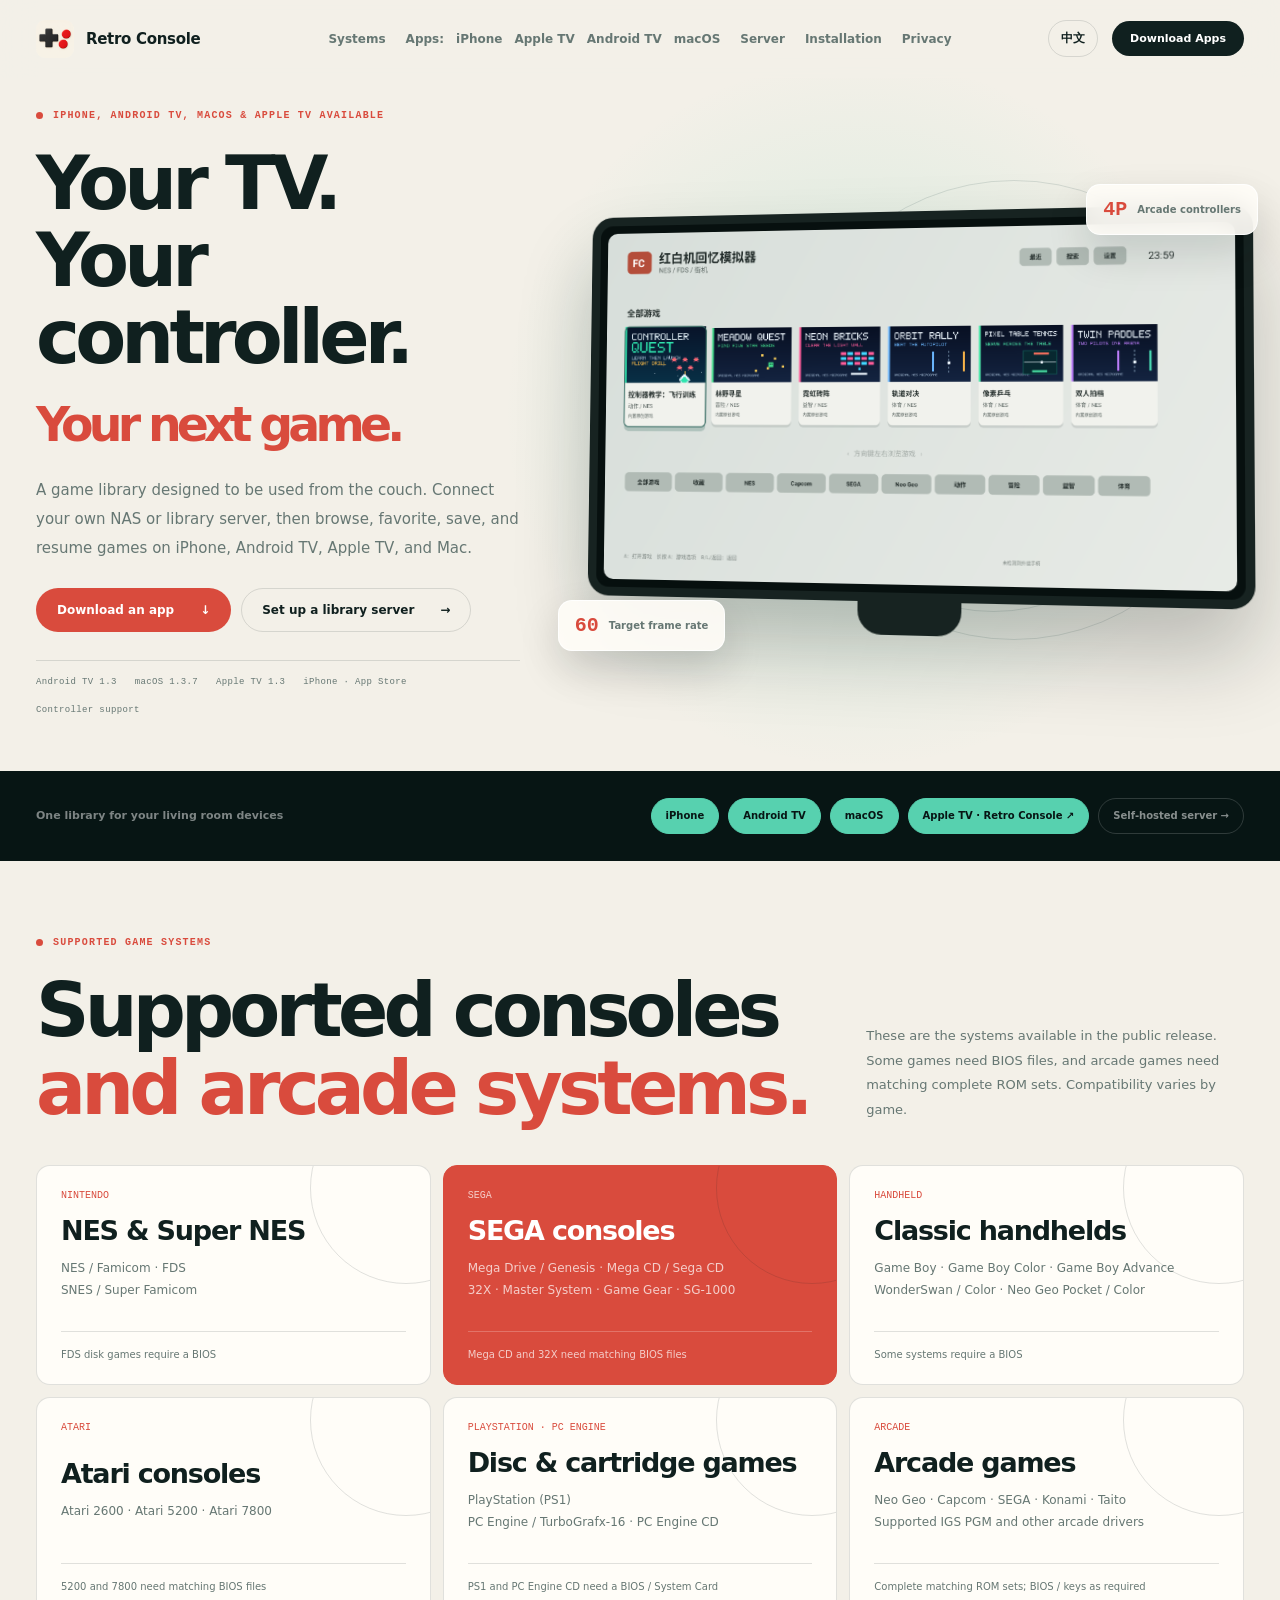
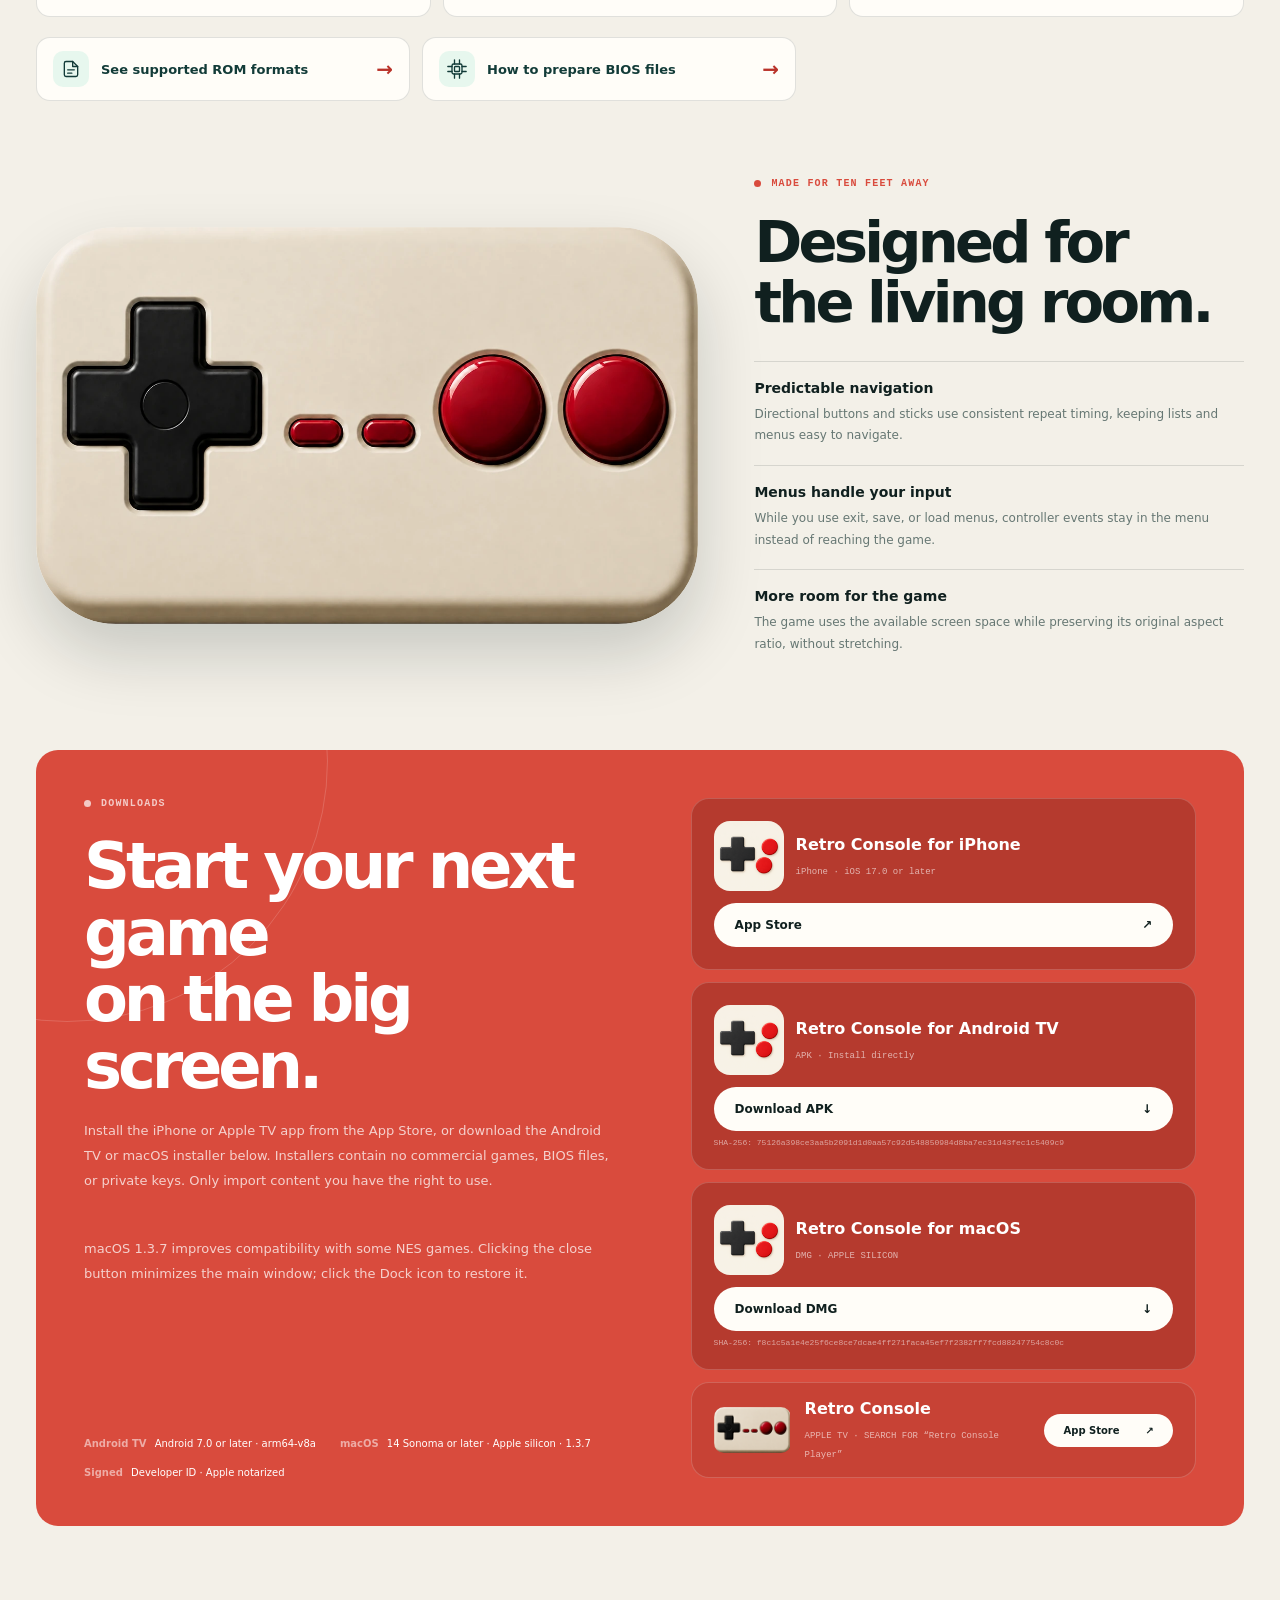
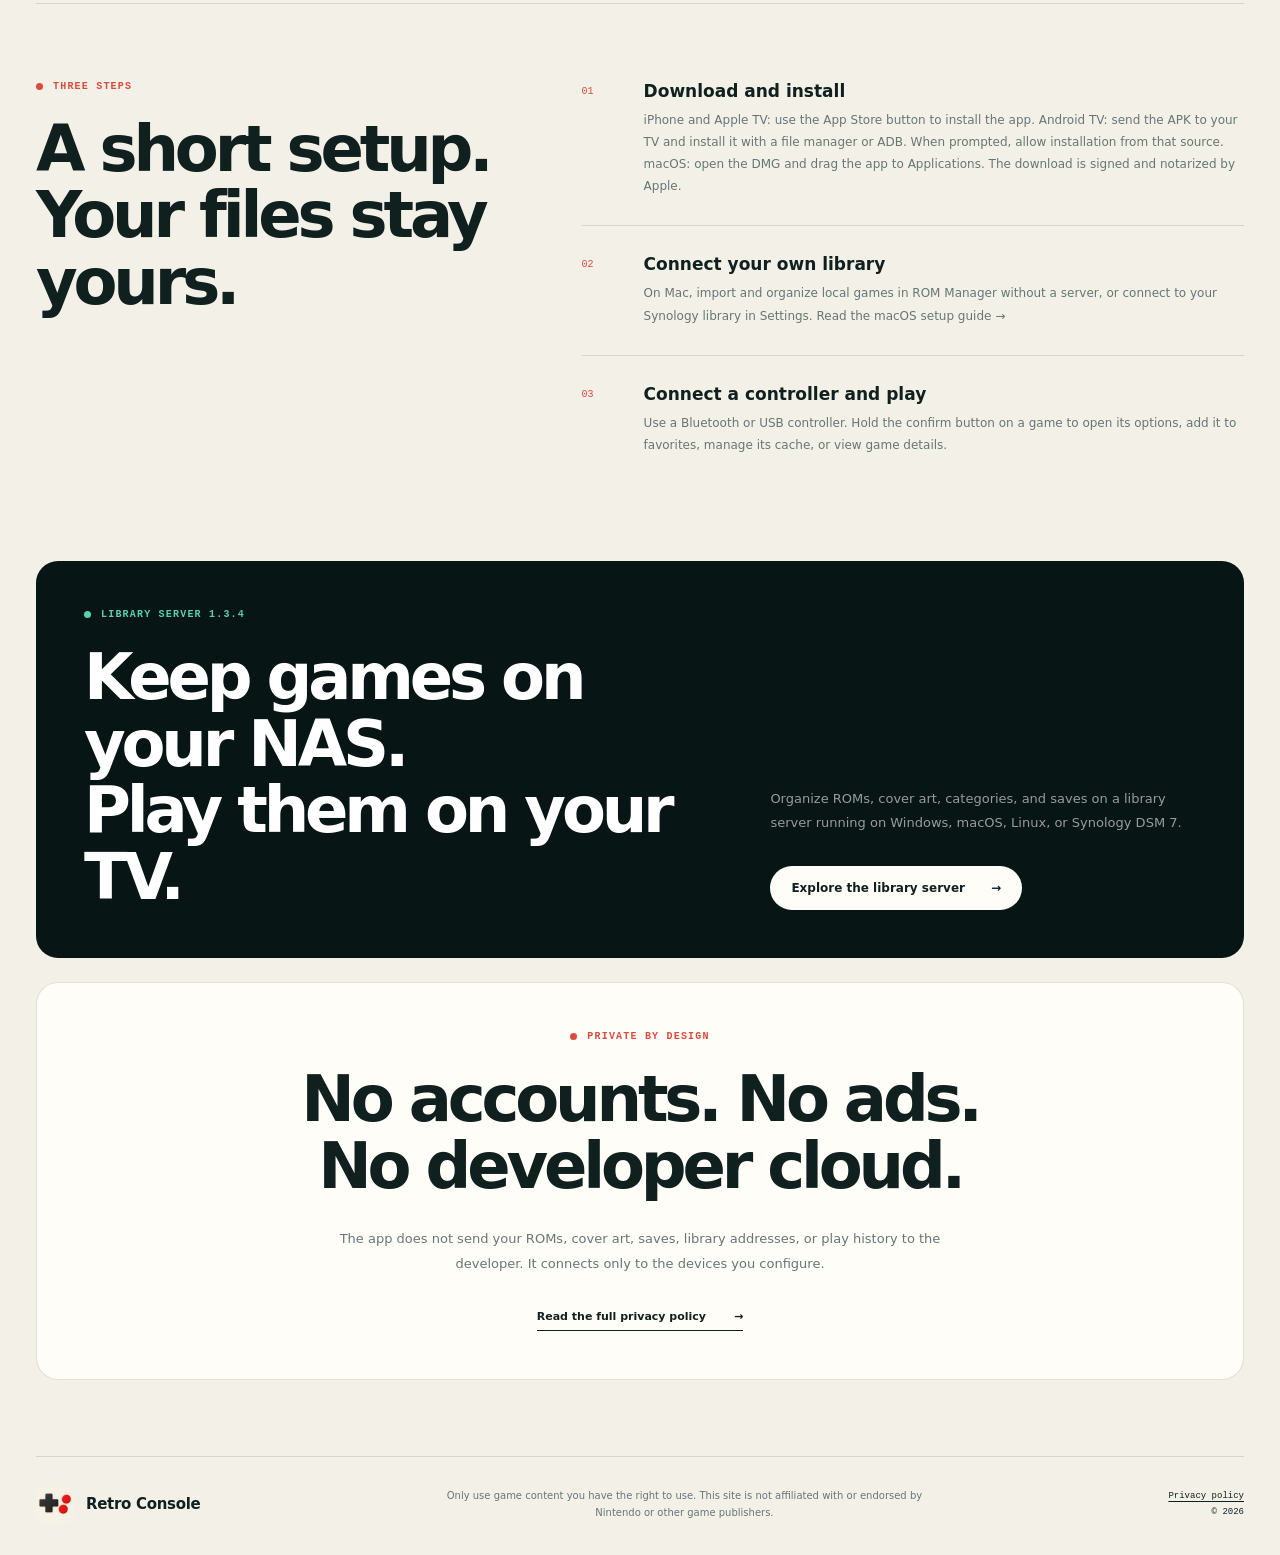
==== index.html @ 716bb2c8 "site: label the mobile client as iPhone" ====
<!doctype html>
<html lang="zh-CN">
  <head>
    <meta charset="utf-8">
    <meta property="og:url" content="https://getretroconsole.com/index.html">
    <link rel="canonical" href="https://getretroconsole.com/index.html">
    <script src="language.js"></script>
    <meta name="viewport" content="width=device-width, initial-scale=1">
    <meta name="theme-color" content="#0b1717">
    <meta name="description" content="Retro Console — 为 iPhone、Android TV、Apple TV 与 macOS 打造的客厅游戏资料库与模拟器。">
    <meta property="og:title" content="Retro Console">
    <meta property="og:description" content="一台电视，一只手柄，下一局现在开始。">
    <meta property="og:type" content="website">
    <meta property="og:image" content="https://getretroconsole.com/assets/android-library.png">
    <title>Retro Console — 客厅里的经典游戏资料库</title>
    <link rel="icon" type="image/png" sizes="32x32" href="assets/favicon-32.png">
    <link rel="icon" type="image/png" sizes="16x16" href="assets/favicon-16.png">
    <link rel="apple-touch-icon" sizes="180x180" href="assets/apple-touch-icon.png">
    <link rel="alternate" hreflang="zh-Hans" href="https://getretroconsole.com/index.html">
    <link rel="alternate" hreflang="en" href="https://getretroconsole.com/en/index.html">
    <link rel="alternate" hreflang="x-default" href="https://getretroconsole.com/index.html">
    <link rel="stylesheet" href="styles.css?v=7a16e6bc30">
    <script src="script.js?v=e10073f50d" defer></script>
  </head>
  <body>
    <header class="site-header" data-header>
      <a class="brand" href="#top" aria-label="Retro Console 首页">
        <img class="brand-icon" src="assets/site-icon-128.png" alt="" width="128" height="128" decoding="async">
        <span>Retro Console</span>
      </a>
      <nav aria-label="主导航"><a href="#systems">支持平台</a><span class="nav-clients"><span class="nav-client-label">客户端：</span><a href="https://apps.apple.com/app/id6806745032" target="_blank" rel="noopener">iPhone</a><a href="https://apps.apple.com/app/id6806745032" target="_blank" rel="noopener">Apple TV</a><a href="#download-android">Android TV</a><a href="#download-macos">macOS</a></span><a href="server.html">服务器端</a><a href="install.html">安装指南</a><a href="privacy.html">隐私</a></nav>
      <div class="header-actions"><a class="language-switch" data-language="en" href="en/index.html" lang="en" aria-label="Switch to English">English</a><a class="header-cta" href="#download">下载客户端</a></div>
    </header>

    <main id="top">
      <section class="hero section-shell">
        <div class="hero-copy reveal">
          <p class="eyebrow"><span></span> iPhone, Android TV, macOS &amp; Apple TV available</p>
          <h1>一台电视，<br>一只手柄，<br><em class="hero-tagline">下一局现在开始。</em></h1>
          <p class="hero-intro">为客厅距离重新设计的游戏资料库。连接自己的 NAS 或资料库服务器，在 iPhone、Android TV、Apple TV 与 Mac 上浏览、收藏、存档并继续游玩。</p>
          <div class="hero-actions">
            <a class="button button-primary" href="#download">下载客户端 <span>↓</span></a>
            <a class="button button-ghost" href="server.html">配置资料库服务器 <span>→</span></a>
          </div>
          <div class="hero-meta" aria-label="客户端版本与手柄支持">
            <span>Android TV 1.3</span><span>macOS 1.3.7</span><span>Apple TV 1.3</span><span>iPhone · App Store</span><span>支持手柄</span>
          </div>
        </div>
        <div class="hero-art reveal" aria-label="Retro Console 电视资料库界面预览">
          <div class="hero-orbit hero-orbit-one"></div>
          <div class="hero-orbit hero-orbit-two"></div>
          <div class="tv-frame">
            <div class="tv-screen"><img src="assets/android-library.png" alt="Retro Console Android TV 中文游戏资料库，显示最近、搜索、分类和内置原创游戏封面" width="2400" height="1080" decoding="async"></div>
            <div class="tv-stand"></div>
          </div>
          <div class="floating-card floating-card-left"><b>60</b><span>目标帧率</span></div>
          <div class="floating-card floating-card-right"><b>4P</b><span>街机手柄</span></div>
        </div>
      </section>

      <section class="platform-strip" aria-label="客户端平台">
        <div class="section-shell platform-strip-inner">
          <p>一个资料库，多种客厅设备</p>
          <div><a class="active" href="#download-ios">iPhone</a><a class="active" href="#download-android">Android TV</a><a class="active" href="#download-macos">macOS</a><a class="active" href="https://apps.apple.com/app/id6806745032" target="_blank" rel="noopener">Apple TV · 红白机街机模拟器 ↗</a><a href="server.html">自建服务器 →</a></div>
        </div>
      </section>

      <section class="systems section-shell" id="systems">
        <div class="section-heading reveal">
          <p class="eyebrow"><span></span> Supported game systems</p>
          <h2>支持的游戏机<br><em>与街机。</em></h2>
          <p>这里列的是当前公开版的系统范围。部分游戏需要另备 BIOS，街机需要匹配的完整 ROM 集；同一平台的具体游戏兼容情况可能不同。</p>
        </div>
        <div class="system-grid">
          <article class="system-card reveal"><span>NINTENDO</span><div><h3>红白机与超任</h3><p class="system-models">NES / Famicom · FDS<br>SNES / Super Famicom</p></div><small>FDS 磁碟游戏需 BIOS</small></article>
          <article class="system-card reveal"><span>SEGA</span><div><h3>世嘉游戏机</h3><p class="system-models">Mega Drive / Genesis · Mega CD / Sega CD<br>32X · Master System · Game Gear · SG-1000</p></div><small>Mega CD、32X 需对应 BIOS</small></article>
          <article class="system-card reveal"><span>HANDHELD</span><div><h3>经典掌机</h3><p class="system-models">Game Boy · Game Boy Color · Game Boy Advance<br>WonderSwan / Color · Neo Geo Pocket / Color</p></div><small>部分机型需另备 BIOS</small></article>
          <article class="system-card reveal"><span>ATARI</span><div><h3>Atari 游戏机</h3><p class="system-models">Atari 2600 · Atari 5200 · Atari 7800</p></div><small>5200、7800 需对应 BIOS</small></article>
          <article class="system-card reveal"><span>PLAYSTATION · PC ENGINE</span><div><h3>光盘与卡带</h3><p class="system-models">PlayStation（PS1）<br>PC Engine / TurboGrafx-16 · PC Engine CD</p></div><small>PS1、PC Engine CD 需 BIOS / System Card</small></article>
          <article class="system-card reveal"><span>ARCADE</span><div><h3>街机游戏</h3><p class="system-models">Neo Geo · Capcom · SEGA · Konami · Taito<br>IGS PGM 等已适配街机驱动</p></div><small>需完整匹配的 ROM 集；按游戏准备 BIOS / Key</small></article>
        </div>
        <div class="system-notes"><a href="install.html#rom-formats"><span class="system-note-icon"><svg viewBox="0 0 24 24" fill="none" stroke="currentColor" stroke-width="1.6" stroke-linecap="round" stroke-linejoin="round" aria-hidden="true"><path d="M14 3H6a2 2 0 0 0-2 2v14a2 2 0 0 0 2 2h12a2 2 0 0 0 2-2V9Z"/><path d="M14 3v6h6M8 13h8M8 17h5"/></svg></span><span>查看支持的 ROM 格式</span><span class="system-note-arrow" aria-hidden="true">→</span></a><a href="install.html#bios"><span class="system-note-icon"><svg viewBox="0 0 24 24" fill="none" stroke="currentColor" stroke-width="1.6" stroke-linecap="round" stroke-linejoin="round" aria-hidden="true"><rect x="6" y="6" width="12" height="12" rx="2"/><path d="M9 1v5m6-5v5M9 18v5m6-5v5M1 9h5m-5 6h5M18 9h5m-5 6h5"/><rect x="9" y="9" width="6" height="6" rx="1"/></svg></span><span>了解 BIOS 准备方法</span><span class="system-note-arrow" aria-hidden="true">→</span></a></div>
      </section>

      <section class="experience section-shell">
        <div class="experience-visual reveal">
          <a href="assets/controller-rounded.png" target="_blank" rel="noopener"><img src="assets/site-controller-1280.webp" alt="复古手柄示意图" width="1280" height="768" loading="lazy" decoding="async"></a>
        </div>
        <div class="experience-copy reveal">
          <p class="eyebrow"><span></span> Made for ten feet away</p>
          <h2>不是把手机界面，<br>放大到电视上。</h2>
          <ul>
            <li><b>焦点只走一格</b><span>方向键与摇杆统一节流，列表和菜单保持可预测。</span></li>
            <li><b>游戏菜单接管输入</b><span>退出、存档、读档时模拟核心暂停接收手柄事件。</span></li>
            <li><b>画面尽可能铺满</b><span>按原始比例放大，横屏全屏、竖屏上下顶边，不拉伸变形。</span></li>
          </ul>
        </div>
      </section>

      <section class="download section-shell reveal" id="download">
        <div class="download-copy">
          <p class="eyebrow"><span></span> Downloads</p>
          <h2>先在大屏上，<br>开始这一局。</h2>
          <p>iPhone 与 Apple TV 可从 App Store 安装，Android TV 与 macOS 下载安装包。安装包都不包含商业游戏、BIOS 或私有密钥；请只导入你有权使用的内容。</p>
          <p>macOS 1.3.7：修复部分 NES 游戏兼容性；点击关闭按钮最小化主窗口，点击 Dock 图标即可恢复。</p>
          <div class="download-notes">
            <span><b>Android TV</b> Android 7.0 或更高 · arm64-v8a</span>
            <span><b>macOS</b> 14 Sonoma 或更高 · Apple 芯片 · 1.3.7</span>
            <span><b>签名</b> Developer ID · 已通过 Apple 公证</span>
          </div>
        </div>
        <div class="download-panels">
          <div class="download-panel" id="download-ios">
            <img src="assets/site-icon-128.png" alt="" width="128" height="128" loading="lazy" decoding="async">
            <div>
              <p>Retro Console for iPhone</p>
              <small>iPhone · iOS 17.0 或更高版本</small>
            </div>
            <a class="button button-light" href="https://apps.apple.com/app/id6806745032" target="_blank" rel="noopener">App Store <span>↗</span></a>
          </div>
          <div class="download-panel" id="download-android">
            <img src="assets/site-icon-128.png" alt="" width="128" height="128" loading="lazy" decoding="async">
            <div>
              <p>Retro Console for Android TV</p>
              <small>APK · 直接安装包</small>
            </div>
            <a class="button button-light" href="downloads/FCEmulator-AndroidTV-1.3-arm64-v8a.apk" download>下载 APK <span>↓</span></a>
            <p class="checksum">SHA-256: 75126a398ce3aa5b2091d1d0aa57c92d548850984d8ba7ec31d43fec1c5409c9</p>
          </div>
          <div class="download-panel" id="download-macos">
            <img src="assets/site-icon-128.png" alt="" width="128" height="128" loading="lazy" decoding="async">
            <div>
              <p>Retro Console for macOS</p>
              <small>DMG · APPLE SILICON</small>
            </div>
            <a class="button button-light" href="downloads/FCEmulator-macOS-1.3.7-f8c1c5a1.dmg" download>下载 DMG <span>↓</span></a>
            <p class="checksum">SHA-256: f8c1c5a1e4e25f6ce8ce7dcae4ff271faca45ef7f2382ff7fcd88247754c8c0c</p>
          </div>
          <div class="download-panel download-panel-compact">
            <img src="assets/site-controller-160.png" alt="Apple TV 版横向图标" width="160" height="96" loading="lazy" decoding="async">
            <div>
              <p>红白机街机模拟器 · Retro Console</p>
              <small>APPLE TV · 在 APP STORE 搜索「红白机街机模拟器」</small>
            </div>
            <a class="button button-light" href="https://apps.apple.com/app/id6806745032" target="_blank" rel="noopener">App Store <span>↗</span></a>
          </div>
        </div>
      </section>

      <section class="install section-shell">
        <div class="section-heading reveal">
          <p class="eyebrow"><span></span> Three steps</p>
          <h2>安装很短，<br>资料留在你手里。</h2>
        </div>
        <ol class="install-steps">
          <li class="reveal"><span>01</span><div><h3>下载并安装</h3><p>iPhone 与 Apple TV：点击 App Store 按钮前往商店安装。Android TV：把 APK 发送到电视，用文件管理器或 ADB 安装，首次侧载需允许未知来源。macOS：打开 DMG，把应用拖进「应用程序」即可，安装包已签名并通过 Apple 公证。</p></div></li>
          <li class="reveal"><span>02</span><div><h3>连接自己的资料库</h3><p>Mac 可以在「ROM 管理」中导入并管理本地游戏，无需先安装服务器；也可以进入设置连接群晖资料库。<a href="install.html#macos">查看 macOS 安装与配置说明 →</a></p></div></li>
          <li class="reveal"><span>03</span><div><h3>连接手柄开始游戏</h3><p>蓝牙或 USB 手柄均可。长按确认键打开游戏选项，可收藏、管理缓存和查看游戏信息。</p></div></li>
        </ol>
      </section>

      <section class="server-callout section-shell reveal">
        <div>
          <p class="eyebrow"><span></span> Library server 1.3.4</p>
          <h2>游戏放在 NAS，<br>电视只负责好好玩。</h2>
        </div>
        <div>
          <p>服务器端统一整理 ROM、封面、分类和存档，可运行在 Windows、macOS、Linux 或群晖 DSM 7。</p>
          <a class="button button-light" href="server.html">查看服务器端 <span>→</span></a>
        </div>
      </section>

      <section class="privacy-callout section-shell reveal">
        <p class="eyebrow"><span></span> Private by design</p>
        <h2>没有账号，没有广告，<br>也没有开发者的云。</h2>
        <p>应用不会把 ROM、封面、存档、资料库地址或游玩记录发送给开发者。客户端只连接你明确配置的设备。</p>
        <a href="privacy.html">阅读完整隐私政策 <span>→</span></a>
      </section>
    </main>

    <footer class="site-footer section-shell">
      <a class="brand" href="#top"><img class="brand-icon" src="assets/site-icon-128.png" alt="" width="128" height="128" loading="lazy" decoding="async"><span>Retro Console</span></a>
      <p>请仅使用你有权使用的游戏内容。本站与任天堂及其他游戏发行商无隶属或背书关系。</p>
      <div><a href="privacy.html">隐私政策</a><span>© <span data-year></span></span></div>
    </footer>
  </body>
</html>
---- styles.css ----
:root {
  --header-height: 78px;
  --header-gap: 32px;
  --section-space: clamp(52px, 6vw, 80px);
  --section-gap: clamp(28px, 3vw, 40px);
  --ink: #10201f;
  --ink-soft: #243a38;
  --muted: #667773;
  --paper: #f3f0e8;
  --paper-deep: #e8e4da;
  --white: #fffdf8;
  --red: #d94b3d;
  --red-dark: #b93229;
  --mint: #57d1af;
  --teal: #123b38;
  --night: #071514;
  --line: rgba(16, 32, 31, .13);
  --line-light: rgba(255, 255, 255, .16);
  --mono: "SFMono-Regular", "Cascadia Mono", "Roboto Mono", ui-monospace, monospace;
  --sans: Inter, "SF Pro Display", "PingFang SC", "Microsoft YaHei", system-ui, sans-serif;
}

* { box-sizing: border-box; }
html { scroll-behavior: smooth; }
body { background: var(--paper); color: var(--ink); font-family: var(--sans); margin: 0; }
a { color: inherit; text-decoration: none; }
img { display: block; max-width: 100%; height:auto; }
button, input { font: inherit; }
.section-shell { margin-inline: auto; width: min(1240px, calc(100% - 72px)); }

.site-header {
  align-items: center;
  backdrop-filter: blur(20px);
  background: rgba(243, 240, 232, .78);
  border-bottom: 1px solid transparent;
  display: grid;
  grid-template-columns: 1fr auto 1fr;
  height: 78px;
  left: 0;
  padding-inline: max(36px, calc((100vw - 1240px) / 2));
  position: fixed;
  right: 0;
  top: 0;
  transition: background .2s ease, border-color .2s ease;
  z-index: 30;
}
.site-header.scrolled { background: rgba(243, 240, 232, .95); border-color: var(--line); }
.brand { align-items: center; display: inline-flex; font-size: 15px; font-weight: 800; gap: 12px; letter-spacing: -.02em; width: max-content; }
.brand-icon { border-radius: 9px; height: 38px; object-fit: contain; width: 38px; }
.site-header nav { display: flex; font-size: 12px; font-weight: 650; gap: 34px; }
.site-header nav .nav-clients { align-items:center; display:inline-flex; flex:none; gap:12px; white-space:nowrap; }
.nav-client-label { color:var(--muted); }
.site-header nav .nav-client-label, .site-header nav a[href="server.html"] { font-weight:800; }
.site-header nav a { color: var(--muted); position: relative; transition: color .2s ease; }
.site-header nav a::after { background: var(--red); bottom: -10px; content: ""; height: 2px; left: 0; position: absolute; transform: scaleX(0); transform-origin: left; transition: transform .2s ease; width: 100%; }
.site-header nav a:hover, .site-header nav a.current { color: var(--ink); }
.site-header nav a:hover::after, .site-header nav a.current::after { transform: scaleX(1); }
.header-cta { background: var(--ink); border-radius: 999px; color: white; font-size: 11px; font-weight: 750; justify-self: end; padding: 11px 18px; }
.header-actions { display:flex; align-items:center; justify-self:end; gap:14px; }
.language-switch { border:1px solid var(--line); border-radius:999px; font-size:12px; font-weight:650; padding:9px 12px; white-space:nowrap; }
.language-switch:hover { background:var(--paper-deep); }
.language-switch:focus-visible { outline:2px solid var(--red); outline-offset:4px; }

.eyebrow { align-items: center; color: var(--red); display: flex; font-family: var(--mono); font-size: 10px; font-weight: 700; gap: 10px; letter-spacing: .12em; margin: 0 0 24px; text-transform: uppercase; }
.eyebrow > span { background: currentColor; border-radius: 50%; height: 7px; width: 7px; }
h1, h2 { letter-spacing: -.065em; line-height: 1.04; margin: 0; }
h1 em, h2 em { color: var(--red); font-style: normal; }
.button { align-items: center; border: 1px solid transparent; border-radius: 999px; display: inline-flex; font-size: 12px; font-weight: 750; gap: 26px; justify-content: space-between; padding: 14px 20px; transition: box-shadow .2s ease, transform .2s ease; }
.button:hover { box-shadow: 0 16px 32px rgba(5, 20, 18, .16); transform: translateY(-2px); }
.button-primary { background: var(--red); color: white; }
.button-ghost { border-color: var(--line); color: var(--ink); }
.button-light { background: var(--white); color: var(--ink); }

.hero { display: grid; gap: 56px; grid-template-columns: .84fr 1.16fr; padding-block: calc(var(--header-height) + var(--header-gap)) 56px; }
.hero-copy { align-self: center; position: relative; z-index: 2; }
.hero-copy h1 { font-size: clamp(54px, 5.3vw, 78px); }
.hero-tagline { display: inline-block; font-size: clamp(34px, 3.7vw, 54px); white-space: nowrap; }
.hero-intro { color: var(--muted); font-size: 15px; line-height: 1.95; margin: 22px 0 24px; max-width: 540px; }
.hero-actions { display: flex; flex-wrap: wrap; gap: 10px; }
.hero-meta { border-top: 1px solid var(--line); display: flex; flex-wrap: wrap; gap: 18px; margin-top: 28px; padding-top: 16px; }
.hero-meta span { color: var(--muted); font-family: var(--mono); font-size: 9px; letter-spacing: .04em; }
.hero-art { align-self: center; padding-block: 42px 56px; position: relative; }
.hero-art::before { background: radial-gradient(circle, rgba(87, 209, 175, .2), transparent 68%); content: ""; inset: -110px 0 -110px -100px; pointer-events: none; position: absolute; }
.hero-orbit { border: 1px solid rgba(18, 59, 56, .13); border-radius: 50%; position: absolute; }
.hero-orbit-one { height: 460px; right: 0; top: 12px; width: 460px; }
.hero-orbit-two { height: 365px; right: 68px; top: 79px; width: 365px; }
.tv-frame { background: #07100f; border: 9px solid #172321; border-radius: 22px; box-shadow: 0 45px 80px rgba(7, 21, 20, .24); left: 0; padding: 8px; position: relative; transform: perspective(1100px) rotateY(-7deg) rotateX(2deg); width: 100%; }
.tv-screen { background: white; border-radius: 10px; overflow: hidden; }
.tv-screen img { aspect-ratio: 16 / 9; height: 100%; object-fit: cover; width: 100%; }
.tv-stand { background: #172321; border-radius: 0 0 24px 24px; bottom: -42px; height: 34px; left: 42%; position: absolute; width: 16%; }
.floating-card { align-items: center; backdrop-filter: blur(12px); background: rgba(255, 253, 248, .91); border: 1px solid rgba(255, 255, 255, .85); border-radius: 14px; box-shadow: 0 18px 42px rgba(7, 21, 20, .14); display: flex; gap: 10px; padding: 13px 16px; position: absolute; z-index: 2; }
.floating-card b { color: var(--red); font-family: var(--mono); font-size: 20px; }
.floating-card span { color: var(--muted); font-size: 10px; font-weight: 700; }
.floating-card-left { bottom: 6px; left: -18px; }
.floating-card-right { right: -14px; top: 16px; }

.platform-strip { background: var(--night); color: white; }
.platform-strip-inner { align-items: center; display: flex; justify-content: space-between; min-height: 90px; }
.platform-strip p { color: rgba(255, 255, 255, .48); font-size: 11px; font-weight: 650; margin: 0; }
.platform-strip-inner div { display: flex; flex-wrap: wrap; gap: 9px; }
.platform-strip a { align-items:center; display:inline-flex; min-height:36px; border: 1px solid var(--line-light); border-radius: 999px; color: rgba(255, 255, 255, .52); font-size: 10px; font-weight: 650; padding: 9px 14px; }
.platform-strip a.active { background: var(--mint); border-color: var(--mint); color: var(--night); }
.platform-strip a:hover { box-shadow:0 0 0 2px var(--mint); }
.platform-strip a:focus-visible { outline:2px solid var(--mint); outline-offset:4px; }

.systems { padding-block: var(--section-space); }
.section-heading { display: grid; grid-template-columns: minmax(0, 1.3fr) minmax(260px, .7fr); }
.section-heading .eyebrow { grid-column: 1 / -1; }
.section-heading h2 { font-size: clamp(48px, 5.8vw, 76px); }
.section-heading > p:last-child { align-self: end; color: var(--muted); font-size: 13px; line-height: 1.9; margin: 0 0 4px 45px; max-width: 420px; }
.system-grid { display: grid; gap: 12px; grid-template-columns: repeat(3, minmax(0, 1fr)); margin-top: var(--section-gap); }
.system-card { background: var(--white); border: 1px solid var(--line); border-radius: 14px; display: flex; flex-direction: column; min-height: 220px; overflow: hidden; padding: 24px; position: relative; }
.system-card::after { border: 1px solid var(--line); border-radius: 50%; content: ""; height: 190px; position: absolute; right: -72px; top: -74px; width: 190px; }
.system-card > span { color: var(--red); font-family: var(--mono); font-size: 10px; }
.system-card > div { margin: auto 0; }
.system-card p { color: var(--muted); font-family: var(--mono); font-size: 9px; letter-spacing: .1em; margin: 0 0 10px; text-transform: uppercase; }
.system-card .system-models { font-family:var(--sans); font-size:12px; letter-spacing:normal; line-height:1.8; margin:12px 0 16px; text-transform:none; }
.system-notes { display:grid; grid-template-columns:repeat(2,minmax(0,1fr)); gap:12px; margin:20px 0 0; max-width:760px; }
.system-notes a { align-items:center; background:var(--white); border:1px solid var(--line); border-radius:14px; color:var(--teal); display:flex; font-size:13px; font-weight:650; gap:12px; min-height:64px; padding:12px 16px; transition:background .2s ease,border-color .2s ease,box-shadow .2s ease; }
.system-note-icon { align-items:center; background:rgba(87,209,175,.14); border-radius:10px; display:inline-flex; flex:none; height:36px; justify-content:center; width:36px; }
.system-note-icon svg { height:20px; width:20px; }
.system-note-arrow { color:var(--red-dark); flex:none; font-size:20px; margin-left:auto; }
.system-notes a:hover { background:#eaf4ee; border-color:var(--teal); box-shadow:0 4px 12px rgba(16,32,31,.06); }
.system-notes a:focus-visible { outline:2px solid var(--teal); outline-offset:4px; }
@media (max-width:680px) { .system-notes { grid-template-columns:1fr; } }
.system-card h3 { font-size: 27px; letter-spacing: -.045em; margin: 0; }
.system-card small { border-top: 1px solid var(--line); color: var(--muted); font-size: 10px; padding-top: 17px; }
.system-card:nth-child(2) { background: var(--red); border-color: var(--red); color: white; }
.system-card:nth-child(2) > span, .system-card:nth-child(2) p, .system-card:nth-child(2) small { color: rgba(255, 255, 255, .72); }
.system-card:nth-child(2) small { border-color: rgba(255, 255, 255, .22); }

.experience { align-items: center; display: grid; gap: 56px; grid-template-columns: 1.15fr .85fr; padding-bottom: var(--section-space); }
.experience-visual { border-radius: 12% / 20%; box-shadow: 0 30px 65px rgba(7, 21, 20, .18); overflow: hidden; }
.experience-visual a { border-radius: inherit; display: block; }
.experience-visual img { border-radius: inherit; width: 100%; }
.experience-copy h2 { font-size: clamp(39px, 4.5vw, 60px); }
.experience-copy ul { list-style: none; margin: 28px 0 0; padding: 0; }
.experience-copy li { border-top: 1px solid var(--line); display: grid; gap: 8px; padding: 18px 0; }
.experience-copy li b { font-size: 14px; }
.experience-copy li span { color: var(--muted); font-size: 12px; line-height: 1.8; }

.download { background: var(--red); border-radius: 22px; color: white; display: grid; gap: 48px; grid-template-columns: 1.05fr .95fr; margin-bottom: var(--section-space); overflow: hidden; padding: 48px; position: relative; }
.download::before { border: 1px solid rgba(255, 255, 255, .16); border-radius: 50%; content: ""; height: 520px; left: -230px; position: absolute; top: -250px; width: 520px; }
.download .eyebrow { color: rgba(255, 255, 255, .7); }
.download h2 { font-size: clamp(47px, 5vw, 68px); }
/* Three download panels make the right column taller than the copy, which
   left a large empty block under the paragraph. Anchoring the specs to the
   bottom of the copy column balances the two sides again. */
.download-copy { display: flex; flex-direction: column; }
.download-copy > p:not(.eyebrow) { color: rgba(255, 255, 255, .74); font-size: 13px; line-height: 1.9; margin: 20px 0 24px; max-width: 530px; }
.download-notes { display: flex; flex-wrap: wrap; gap: 18px 24px; margin-top: auto; }
.download-notes span { font-size: 10px; }
.download-notes b { color: rgba(255, 255, 255, .54); font-weight: 600; margin-right: 5px; }
.download-panels { align-self: stretch; display: grid; gap: 12px; }
.download-panel { align-content: center; align-self: center; background: rgba(92, 15, 10, .28); border: 1px solid rgba(255, 255, 255, .18); border-radius: 18px; display: grid; gap: 12px; grid-template-columns: 70px 1fr; padding: 22px; position: relative; }
/* The Apple TV row is a placeholder, not a download, so it is a slim strip
   rather than a card the same size as the two real ones. That also keeps the
   panel stack from towering over the copy beside it. */
.download-panel-compact { align-items: center; background: rgba(92, 15, 10, .14); gap: 14px; grid-template-columns: 77px 1fr auto; padding: 16px 22px; }
/* tvOS product icons are 5:3 landscape artwork. Preserve that native ratio;
   forcing the image into the square client-icon slot visibly compresses it. */
.download-panel.download-panel-compact > img { border-radius: 10px; height: 46px; object-fit: contain; width: 77px; }
.download-panel-compact > div p { font-size: 14px; }
.download-panel.download-panel-compact .button { font-size: 10px; grid-column: auto; justify-self: end; padding: 10px 18px; }
.download-panel > img { border-radius: 16px; height: 70px; width: 70px; }
.download-panel > div { align-self: center; }
.download-panel > div p { font-size: 16px; font-weight: 780; margin: 0 0 5px; }
.download-panel > div small { color: rgba(255, 255, 255, .62); font-family: var(--mono); font-size: 9px; }
.download-panel .button { grid-column: 1 / -1; }
.button-disabled { background: rgba(255, 255, 255, .12); color: rgba(255, 255, 255, .68); cursor: default; }
.checksum { color: rgba(255, 255, 255, .55); font-family: var(--mono); font-size: 8px; grid-column: 1 / -1; margin: -5px 0 0; overflow-wrap: anywhere; }
.checksum a { color: white; display: inline-block; margin-top: 8px; text-decoration: underline; text-underline-offset: 3px; }

.install { border-top: 1px solid var(--line); display: grid; gap: 56px; grid-template-columns: .85fr 1.15fr; padding-block: var(--section-space); }
.install .section-heading { display: block; }
.install .section-heading h2 { font-size: clamp(43px, 5vw, 65px); }
.install-steps { list-style: none; margin: 0; padding: 0; }
.install-steps li { border-top: 1px solid var(--line); display: grid; gap: 24px; grid-template-columns: 38px 1fr; padding: 28px 0; }
.install-steps li:first-child { border-top: 0; padding-top: 0; }
.install-steps li > span { color: var(--red); font-family: var(--mono); font-size: 10px; padding-top: 5px; }
.install-steps h3 { font-size: 17px; margin: 0 0 8px; }
.install-steps p { color: var(--muted); font-size: 12px; line-height: 1.85; margin: 0; }

.server-callout { background: var(--night); border-radius: 22px; color: white; display: grid; gap: 48px; grid-template-columns: 1.2fr .8fr; margin-bottom: 24px; padding: 48px; }
.server-callout .eyebrow { color: var(--mint); }
.server-callout h2 { font-size: clamp(43px, 5vw, 65px); }
.server-callout > div:last-child { align-self: end; }
.server-callout > div:last-child p { color: rgba(255, 255, 255, .58); font-size: 13px; line-height: 1.9; margin: 0 0 30px; }
.privacy-callout { background: var(--white); border: 1px solid var(--line); border-radius: 22px; margin-bottom: var(--section-space); padding: 48px; text-align: center; }
.privacy-callout .eyebrow { justify-content: center; }
.privacy-callout h2 { font-size: clamp(44px, 5vw, 66px); }
.privacy-callout > p:not(.eyebrow) { color: var(--muted); font-size: 13px; line-height: 1.9; margin: 28px auto; max-width: 610px; }
.privacy-callout > a { border-bottom: 1px solid var(--ink); display: inline-flex; font-size: 11px; font-weight: 750; gap: 28px; padding-bottom: 7px; }

/* Server page */
.server-hero { display: grid; gap: 48px; grid-template-columns: minmax(0, 1fr) 340px; padding-block: calc(var(--header-height) + var(--header-gap)) 48px; }
.server-hero h1 { font-size: clamp(53px, 6.3vw, 86px); }
.server-hero h1 em { color: var(--red); font-style: normal; }
.server-hero-copy > p:not(.eyebrow) { color: var(--muted); font-size: 15px; line-height: 1.95; margin: 28px 0; max-width: 690px; }
.server-download-options { display: grid; gap: 12px; grid-template-columns: repeat(2, minmax(0, 1fr)); margin-top: 24px; }
.server-download-card { background: var(--white); border: 1px solid var(--line); border-radius: 14px; display: flex; flex-direction: column; min-height: 164px; padding: 24px; transition: box-shadow .2s ease, transform .2s ease; }
.server-download-card:hover { box-shadow: 0 18px 40px rgba(7, 21, 20, .13); transform: translateY(-2px); }
.server-download-card.featured { background: var(--night); border-color: var(--night); color: white; }
.server-download-card > span { color: var(--red); font-family: var(--mono); font-size: 9px; letter-spacing: .08em; margin-bottom: 12px; text-transform: uppercase; }
.server-download-card.featured > span { color: var(--mint); }
.server-download-card strong { font-size: 19px; }
.server-download-card small { color: var(--muted); font-size: 10px; margin-top: 7px; }
.server-download-card.featured small { color: rgba(255, 255, 255, .5); }
.server-download-card b { align-items: center; display: flex; font-size: 11px; justify-content: space-between; margin-top: auto; }
.server-download-card b i { font-style: normal; }
.server-requirements { align-self: end; border-left: 1px solid var(--line); display: flex; flex-direction: column; padding: 5px 0 5px 34px; }
.server-requirements > p { color: var(--red); font-family: var(--mono); font-size: 10px; letter-spacing: .12em; margin: 0 0 27px; text-transform: uppercase; }
.server-requirements strong { font-size: 14px; margin-bottom: 6px; }
.server-requirements span { color: var(--muted); font-size: 12px; line-height: 1.7; margin-bottom: 22px; }
.server-requirements span:last-child { margin-bottom: 0; }
.server-shot { margin-bottom: var(--section-space); }
.server-shot img { border: 8px solid var(--night); border-radius: 18px; box-shadow: 0 35px 75px rgba(7, 21, 20, .18); width: 100%; }
.server-shot > p { color: var(--muted); font-family: var(--mono); font-size: 9px; letter-spacing: .08em; margin: 15px 4px 0; text-transform: uppercase; }
.server-guide { border-top: 1px solid var(--line); display: grid; gap: 56px; grid-template-columns: .85fr 1.15fr; padding-block: var(--section-space); }
.server-guide-title h2 { font-size: clamp(42px, 5vw, 66px); }
.server-steps { list-style: none; margin: 0; padding: 0; }
.server-steps li { border-top: 1px solid var(--line); display: grid; gap: 25px; grid-template-columns: 42px 1fr; padding: 27px 0; }
.server-steps li:first-child { border-top: 0; padding-top: 0; }
.server-steps li > span { color: var(--red); font-family: var(--mono); font-size: 10px; padding-top: 5px; }
.server-steps h3 { font-size: 17px; margin: 0 0 9px; }
.server-steps p { color: var(--muted); font-size: 13px; line-height: 1.85; margin: 0; }
.server-steps code, .server-notice code, .server-synology code { background: rgba(16, 32, 31, .07); border-radius: 4px; font-family: var(--mono); font-size: .88em; padding: 2px 5px; }
.server-synology { background: var(--white); border: 1px solid var(--line); border-radius: 18px; display: grid; gap: 40px; grid-template-columns: .9fr 1.6fr; margin-bottom: 24px; padding: 44px; }
.server-synology h2 { font-size: clamp(35px, 4vw, 54px); }
.server-synology ol { display: grid; grid-template-columns: repeat(2, 1fr); list-style: none; margin: 0; padding: 0; }
.server-synology li { border-left: 1px solid var(--line); padding: 12px 24px 28px; }
.server-synology li:nth-child(odd) { border-left: 0; }
.server-synology li:nth-child(n+3) { border-top: 1px solid var(--line); padding-top: 28px; }
.server-synology li > span { color: var(--red); font-family: var(--mono); font-size: 9px; }
.server-synology li p { color: var(--muted); font-size: 12px; line-height: 1.8; margin: 18px 0 0; }
.server-notice { align-items: start; background: var(--red); border-radius: 18px; color: white; display: grid; gap: 48px; grid-template-columns: 1fr 1fr; margin-bottom: var(--section-space); padding: 48px; }
.server-notice .eyebrow { color: rgba(255, 255, 255, .7); }
.server-notice h2 { font-size: clamp(40px, 4.8vw, 63px); }
.server-notice > div:last-child p { color: rgba(255, 255, 255, .72); font-size: 13px; line-height: 2; margin: 0 0 20px; }
.server-notice code { background: rgba(255, 255, 255, .13); color: white; }

/* Policy */
.policy { max-width: 850px; padding-block: calc(var(--header-height) + var(--header-gap)) var(--section-space); }
.policy h1 { font-size: clamp(48px, 6vw, 78px); margin-bottom: 18px; }
.policy .effective { color: var(--muted); font-family: var(--mono); font-size: 10px; letter-spacing: .08em; margin-bottom: 32px; text-transform: uppercase; }
.policy h2 { border-top: 1px solid var(--line); font-size: 24px; letter-spacing: -.04em; margin-top: 32px; padding-top: 24px; }
.policy p, .policy li { color: var(--muted); font-size: 14px; line-height: 1.95; }
.policy a { color: var(--red); text-decoration: underline; text-underline-offset: 3px; }
.policy .language-break { border-top: 3px solid var(--red); margin-top: 52px; padding-top: 40px; }

.site-footer { align-items: center; border-top: 1px solid var(--line); display: grid; gap: 35px; grid-template-columns: auto 1fr auto; padding-block: 28px 32px; }
.site-footer > p { color: var(--muted); font-size: 10px; line-height: 1.7; margin: 0 auto; max-width: 520px; text-align: center; }
.site-footer > div { align-items: end; display: flex; flex-direction: column; font-family: var(--mono); font-size: 9px; gap: 6px; }
.site-footer > div a { text-decoration: underline; text-underline-offset: 3px; }
.reveal { transition: opacity .65s ease, transform .65s ease; }
.reveal.reveal-pending { opacity: 0; transform: translateY(16px); }
.reveal.visible { opacity: 1; transform: none; }

@media (max-width: 980px) {
  .site-header { grid-template-columns: 1fr auto; }
  .site-header nav { display: none; }
  .hero { gap: 28px; grid-template-columns: 1fr; }
  .hero-copy { max-width: 680px; }
  .hero-art { padding-block: 32px 52px; }
  .section-heading { display: block; }
  .section-heading > p:last-child { margin: 28px 0 0; }
  .system-grid { grid-template-columns: repeat(2, 1fr); }
  .experience { grid-template-columns: 1fr; }
  .download { gap: 45px; grid-template-columns: 1fr; }
  .install, .server-guide { grid-template-columns: 1fr; }
  .server-callout { grid-template-columns: 1fr; }
  .server-hero { grid-template-columns: 1fr; }
  .server-requirements { max-width: 650px; }
}

@media (max-width: 680px) {
  .section-shell { width: min(100% - 36px, 1240px); }
  .site-header { height: 68px; padding-inline: 18px; }
  .brand { font-size: 13px; }
  .brand-icon { height: 34px; width: 34px; }
  .header-cta { font-size: 10px; padding: 10px 14px; }
  .hero { padding-bottom: 40px; }
  .hero-copy h1 { font-size: clamp(45px, 13vw, 64px); }
  .hero-intro { font-size: 14px; }
  .hero-actions { align-items: stretch; flex-direction: column; }
  .hero-art { padding-block: 28px 48px; }
  .tv-frame { border-width: 5px; border-radius: 12px; padding: 4px; transform: none; }
  .tv-screen { border-radius: 6px; }
  .hero-orbit-one { height: 290px; width: 290px; }
  .hero-orbit-two { height: 210px; right: 38px; top: 50px; width: 210px; }
  .floating-card { padding: 9px 11px; }
  .floating-card b { font-size: 16px; }
  .floating-card-left { bottom: 4px; left: -5px; }
  .floating-card-right { right: -5px; top: 22px; }
  .platform-strip-inner { align-items: flex-start; flex-direction: column; gap: 18px; padding-block: 23px; }
  .platform-strip-inner div { gap: 6px; }
  .platform-strip a { padding: 7px 10px; }
  .systems { padding-block: var(--section-space); }
  .section-heading h2 { font-size: 44px; }
  .system-grid { grid-template-columns: 1fr; margin-top: 28px; }
  .system-card { min-height: 176px; }
  .experience { gap: 32px; padding-bottom: var(--section-space); }
  .experience-copy h2 { font-size: 40px; }
  .download { border-radius: 14px; margin-bottom: var(--section-space); padding: 32px 24px; }
  .download h2 { font-size: 43px; }
  .download-panel { grid-template-columns: 56px 1fr; padding: 20px; }
  .download-panel > img { height: 56px; width: 56px; }
  .download-panel.download-panel-compact { grid-template-columns: 77px minmax(0, 1fr); }
  .download-panel.download-panel-compact .button { grid-column: 1 / -1; justify-self: stretch; }
  .install { gap: 32px; padding-block: var(--section-space); }
  .server-callout, .privacy-callout { border-radius: 14px; padding: 32px 24px; }
  .server-callout h2, .privacy-callout h2 { font-size: 40px; }
  .privacy-callout { margin-bottom: var(--section-space); }
  .server-hero { padding-bottom: 40px; }
  .server-hero h1 { font-size: 48px; }
  .server-download-options { grid-template-columns: 1fr; }
  .server-requirements { padding-left: 24px; }
  .server-shot { margin-bottom: var(--section-space); }
  .server-shot img { border-width: 4px; border-radius: 11px; }
  .server-guide { gap: 32px; padding-block: var(--section-space); }
  .server-synology { gap: 28px; grid-template-columns: 1fr; padding: 32px 24px; }
  .server-synology ol { grid-template-columns: 1fr; }
  .server-synology li, .server-synology li:nth-child(odd), .server-synology li:nth-child(n+3) { border-left: 0; border-top: 1px solid var(--line); padding: 24px 0; }
  .server-synology li:first-child { border-top: 0; padding-top: 0; }
  .server-notice { gap: 28px; grid-template-columns: 1fr; padding: 32px 24px; }
  .site-footer { grid-template-columns: 1fr; text-align: center; }
  .site-footer .brand { margin-inline: auto; }
  .site-footer > div { align-items: center; }
}

@media (prefers-reduced-motion: reduce) {
  html { scroll-behavior: auto; }
  .reveal, .reveal.reveal-pending { opacity: 1; transform: none; transition: none; }
}

/* Installation guide: readable steps and uncropped screenshots on every screen. */
.installation { padding-block:calc(var(--header-height) + var(--header-gap)) var(--section-space); }
.installation-intro { max-width:920px; margin-bottom:40px; }
.installation-intro h1 { font-size:clamp(44px,5.5vw,74px); }
.installation-intro > p:last-of-type { color:var(--muted); line-height:1.9; max-width:720px; margin-block:28px; }
.installation-choice { display:flex; flex-wrap:wrap; gap:12px; }
.installation-choice a { background:var(--teal); border-radius:12px; color:var(--white); padding:17px 22px; font-size:13px; font-weight:700; }
.installation-choice span { margin-left:18px; color:var(--mint); }
.installation-layout { display:grid; grid-template-columns:210px minmax(0,1fr); gap:55px; align-items:start; }
.installation-toc { position:sticky; top:110px; display:flex; flex-direction:column; gap:14px; font-size:12px; }
.installation-toc strong { margin-bottom:10px; }
.installation-toc a { color:var(--muted); }
.installation-toc a:hover { color:var(--red); }
.installation-content { min-width:0; }
.installation-section { border-top:1px solid var(--line); padding-block:30px 34px; scroll-margin-top:calc(var(--header-height) + var(--header-gap)); }
.installation-section h2 { font-size:clamp(28px,3vw,39px); margin-bottom:20px; }
.installation-section h3 { margin:0 0 12px; font-size:19px; letter-spacing:-.03em; }
.installation-section p { color:var(--ink-soft); font-size:14px; line-height:1.95; }
.installation-section a:not(.installation-image a) { color:var(--red-dark); text-decoration:underline; text-underline-offset:3px; }
.instruction-steps { list-style:none; padding:0; counter-reset:instruction; }
.instruction-steps > li { counter-increment:instruction; position:relative; padding-left:48px; margin-block:22px 24px; }
.instruction-steps > li::before { content:counter(instruction,decimal-leading-zero); position:absolute; left:0; top:2px; color:var(--red); font:700 13px var(--mono); }
.installation code { font-family:var(--mono); font-size:.88em; overflow-wrap:anywhere; }
.installation p code, .installation td code { background:var(--paper-deep); border-radius:4px; padding:2px 4px; }
.installation pre { padding:20px; background:var(--teal); color:var(--white); border-radius:12px; overflow-x:auto; line-height:1.85; }
.installation pre code { overflow-wrap:normal; }
.installation-image { margin:24px 0; }
.installation-image img { width:100%; height:auto; border:1px solid var(--line); border-radius:12px; }
.installation-image figcaption { font-size:12px; color:var(--muted); line-height:1.8; margin-top:12px; }
.installation-table { width:100%; overflow:auto; margin-block:20px; }
.installation-table table { border-collapse:collapse; width:100%; font-size:13px; line-height:1.8; }
.installation-table th, .installation-table td { border-bottom:1px solid var(--line); text-align:left; vertical-align:top; padding:14px 12px; min-width:135px; }
.installation-table th { background:var(--paper-deep); }
.installation-section details { border-bottom:1px solid var(--line); padding:16px 0; }
.installation-section summary { cursor:pointer; font-size:16px; font-weight:700; line-height:1.65; }
@media (min-width:981px) and (max-width:1200px) { .site-header nav { gap:19px; } }
@media (max-width:980px) {
  .site-header { height:auto; min-height:112px; grid-template-rows:64px auto; }
  .site-header > .brand { grid-column:1; grid-row:1; }
  .site-header > .header-cta { grid-column:2; grid-row:1; }
  .site-header > .header-actions { grid-column:2; grid-row:1; gap:8px; }
  .site-header nav { display:flex; grid-column:1 / -1; grid-row:2; width:100%; min-width:0; gap:14px 18px; flex-wrap:wrap; overflow:visible; padding:8px 0 16px; }
  .site-header nav a { flex:none; }
  .site-header nav .nav-clients { flex-shrink:1; flex-wrap:wrap; max-width:100%; white-space:normal; }

  .installation-layout { grid-template-columns:minmax(0,1fr); gap:28px; }
  .installation-toc { position:static; flex-direction:row; flex-wrap:wrap; gap:16px 22px; padding-bottom:15px; }
  .installation-toc strong { width:100%; }


}
@media (max-width:360px) {
  .header-actions .header-cta { display:none; }
}
html:lang(en) .site-header nav { gap:20px; }
html:lang(en) .hero h1 { font-size:clamp(44px, 5.8vw, 82px); }
html:lang(en) .installation-intro h1 { font-size:clamp(44px, 6vw, 78px); }
@media (max-width:680px) {
  .installation-intro { margin-bottom:32px; }
  .installation-choice { flex-direction:column; }
  .instruction-steps > li { padding-left:34px; }
  .installation pre { padding:15px; font-size:12px; }
  .installation-section { padding-block:30px; }

}

/* Keep navigation easy to tap without changing its routes or hiding links. */
.site-header nav a { display:inline-flex; align-items:center; min-height:36px; }
.installation-toc { gap:8px; }
.installation-toc a { display:inline-flex; align-items:center; min-height:36px; }
main [id] { scroll-margin-top:calc(var(--header-height) + var(--header-gap)); }
@media (max-width:980px) {
  .site-header nav, html:lang(en) .site-header nav { row-gap:4px; }
  :root { --header-height:164px; --header-gap:24px; }
  main [id], .installation-section { scroll-margin-top:calc(var(--header-height) + var(--header-gap)); }
}
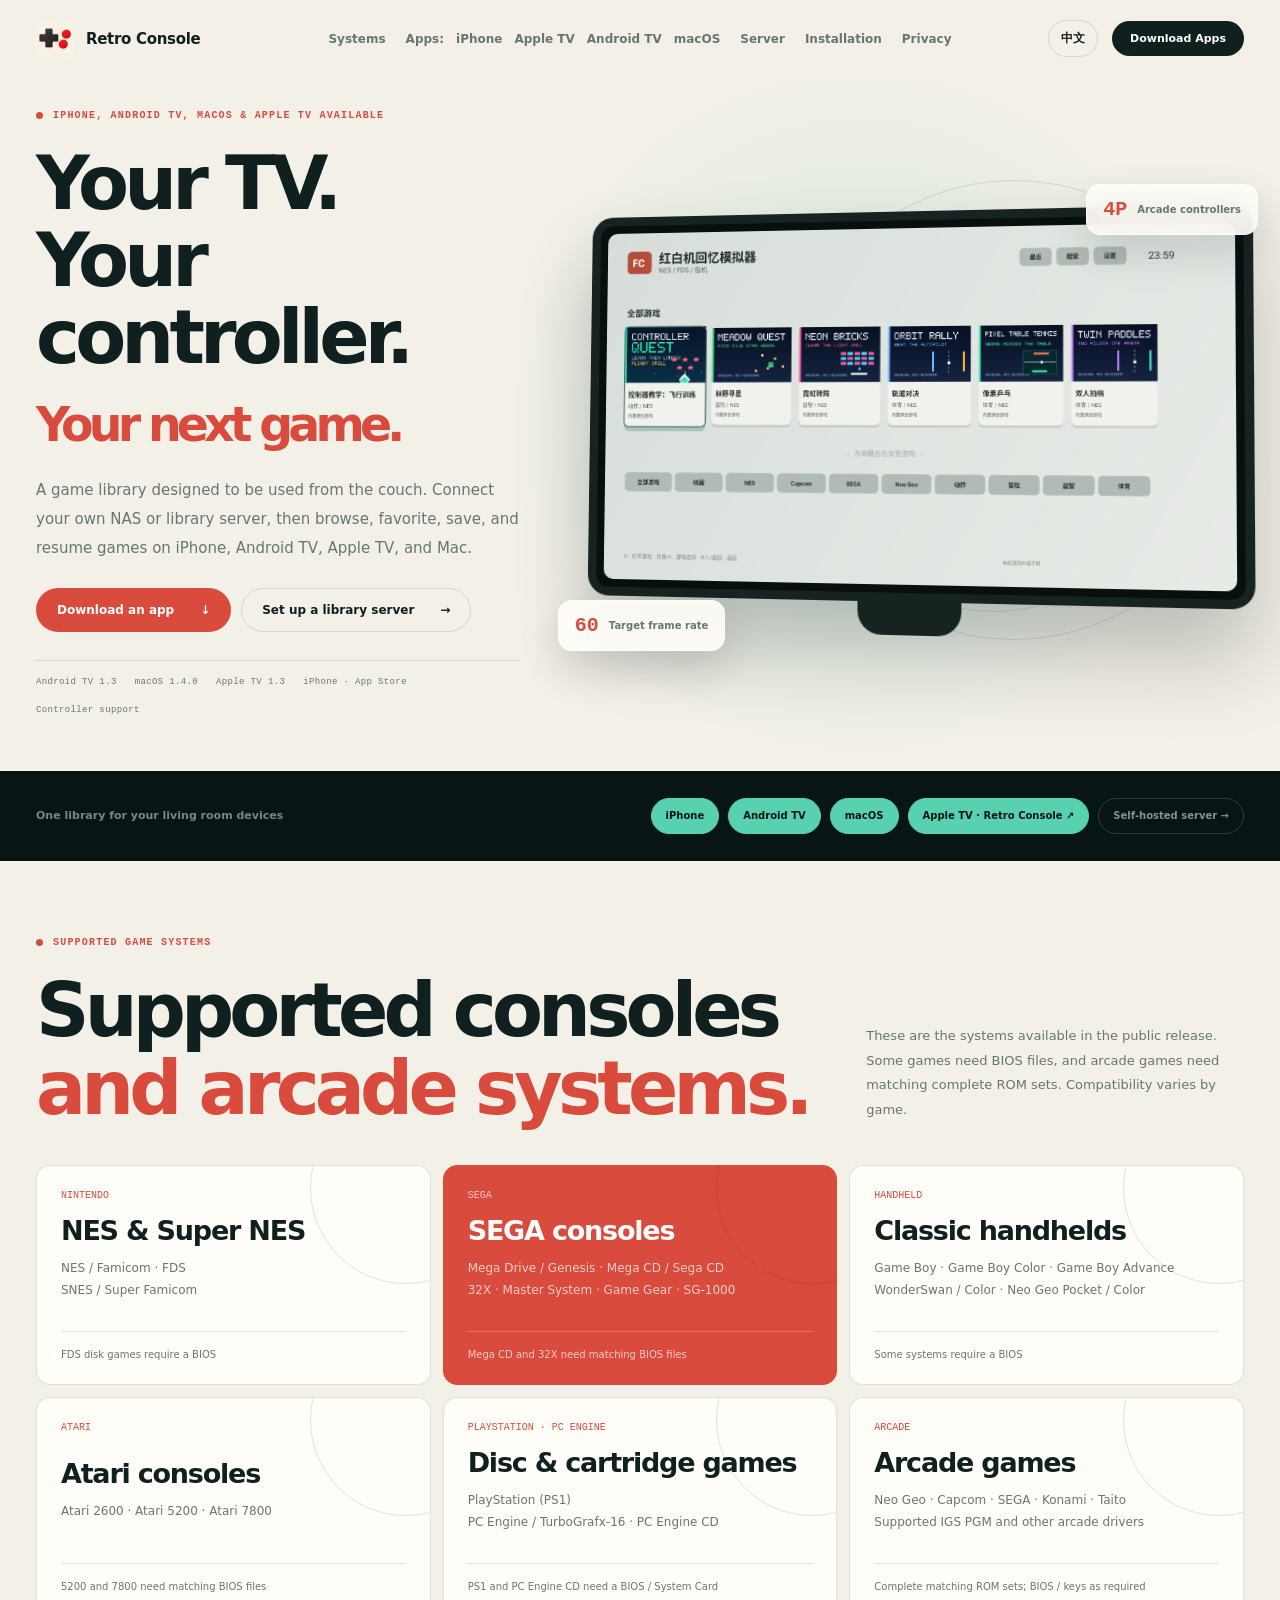
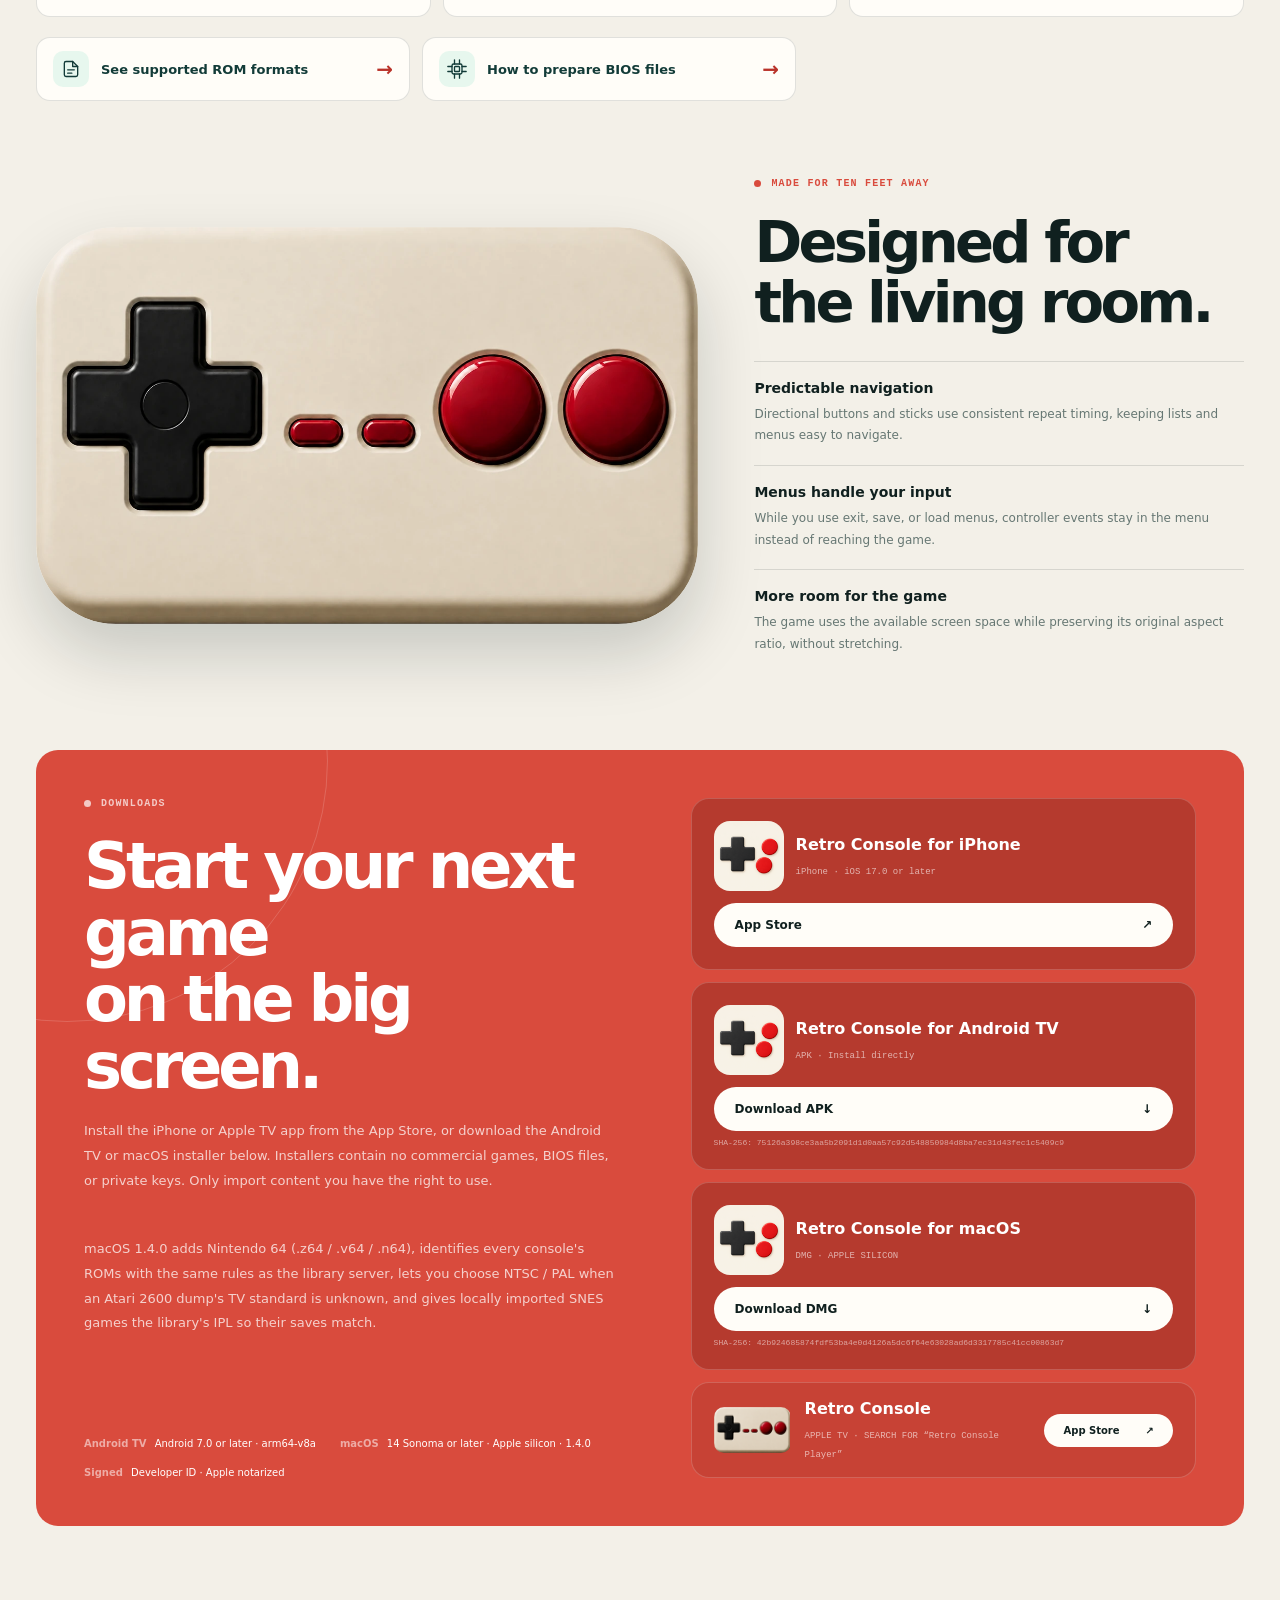
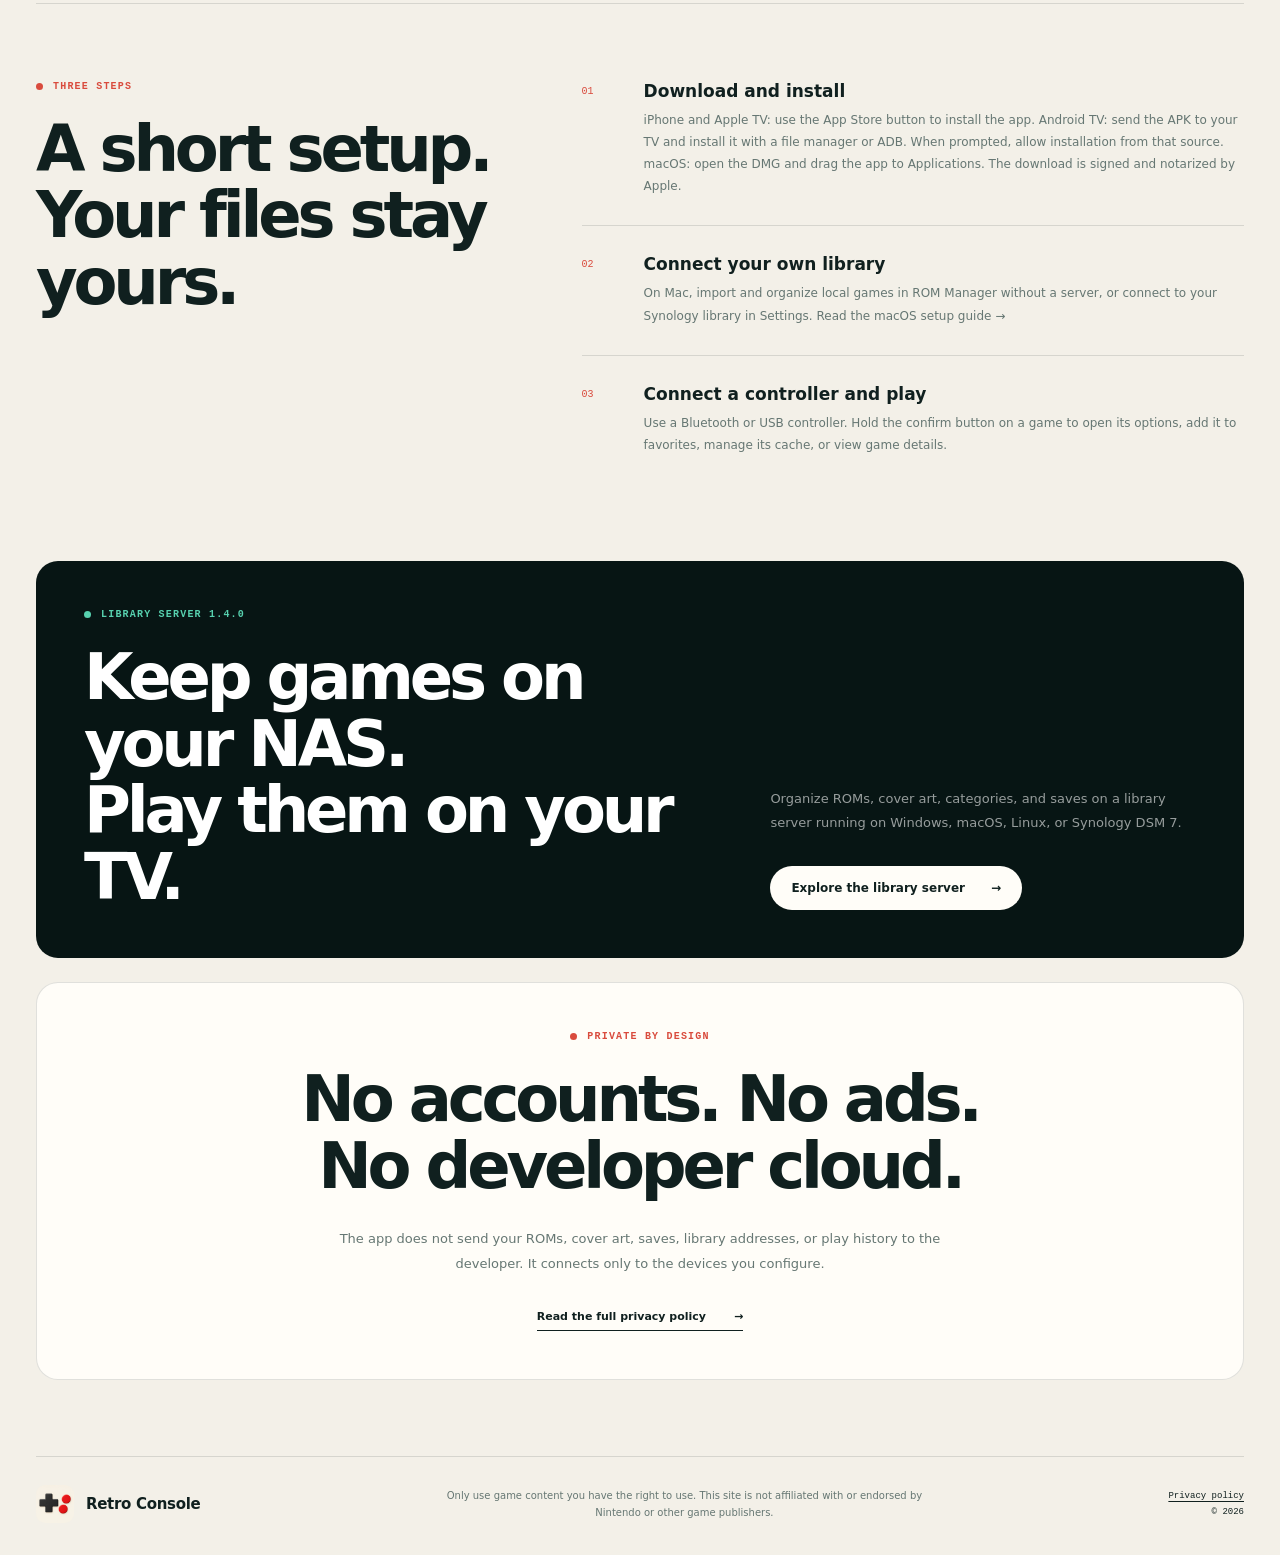
==== commit 01cb7066: "site: macOS 1.4.0, library server 1.4.0, N64 formats; remove superseded installers" ====
--- a/index.html
+++ b/index.html
@@ -43,7 +43,7 @@
             <a class="button button-ghost" href="server.html">配置资料库服务器 <span>→</span></a>
           </div>
           <div class="hero-meta" aria-label="客户端版本与手柄支持">
-            <span>Android TV 1.3</span><span>macOS 1.3.7</span><span>Apple TV 1.3</span><span>iPhone · App Store</span><span>支持手柄</span>
+            <span>Android TV 1.3</span><span>macOS 1.4.0</span><span>Apple TV 1.3</span><span>iPhone · App Store</span><span>支持手柄</span>
           </div>
         </div>
         <div class="hero-art reveal" aria-label="Retro Console 电视资料库界面预览">
@@ -102,10 +102,10 @@
           <p class="eyebrow"><span></span> Downloads</p>
           <h2>先在大屏上，<br>开始这一局。</h2>
           <p>iPhone 与 Apple TV 可从 App Store 安装，Android TV 与 macOS 下载安装包。安装包都不包含商业游戏、BIOS 或私有密钥；请只导入你有权使用的内容。</p>
-          <p>macOS 1.3.7：修复部分 NES 游戏兼容性；点击关闭按钮最小化主窗口，点击 Dock 图标即可恢复。</p>
+          <p>macOS 1.4.0：新增 Nintendo 64（.z64 / .v64 / .n64）；各主机 ROM 改用与资料库服务器同一套识别；Atari 2600 无法判断制式时可选择 NTSC / PAL；本地导入的 SNES 游戏与资料库使用同一 IPL，存档互通。</p>
           <div class="download-notes">
             <span><b>Android TV</b> Android 7.0 或更高 · arm64-v8a</span>
-            <span><b>macOS</b> 14 Sonoma 或更高 · Apple 芯片 · 1.3.7</span>
+            <span><b>macOS</b> 14 Sonoma 或更高 · Apple 芯片 · 1.4.0</span>
             <span><b>签名</b> Developer ID · 已通过 Apple 公证</span>
           </div>
         </div>
@@ -133,8 +133,8 @@
               <p>Retro Console for macOS</p>
               <small>DMG · APPLE SILICON</small>
             </div>
-            <a class="button button-light" href="downloads/FCEmulator-macOS-1.3.7-f8c1c5a1.dmg" download>下载 DMG <span>↓</span></a>
-            <p class="checksum">SHA-256: f8c1c5a1e4e25f6ce8ce7dcae4ff271faca45ef7f2382ff7fcd88247754c8c0c</p>
+            <a class="button button-light" href="downloads/FCEmulator-macOS-1.4.0-42b92468.dmg" download>下载 DMG <span>↓</span></a>
+            <p class="checksum">SHA-256: 42b924685874fdf53ba4e0d4126a5dc6f64e63028ad6d3317785c41cc00863d7</p>
           </div>
           <div class="download-panel download-panel-compact">
             <img src="assets/site-controller-160.png" alt="Apple TV 版横向图标" width="160" height="96" loading="lazy" decoding="async">
@@ -161,7 +161,7 @@
 
       <section class="server-callout section-shell reveal">
         <div>
-          <p class="eyebrow"><span></span> Library server 1.3.4</p>
+          <p class="eyebrow"><span></span> Library server 1.4.0</p>
           <h2>游戏放在 NAS，<br>电视只负责好好玩。</h2>
         </div>
         <div>
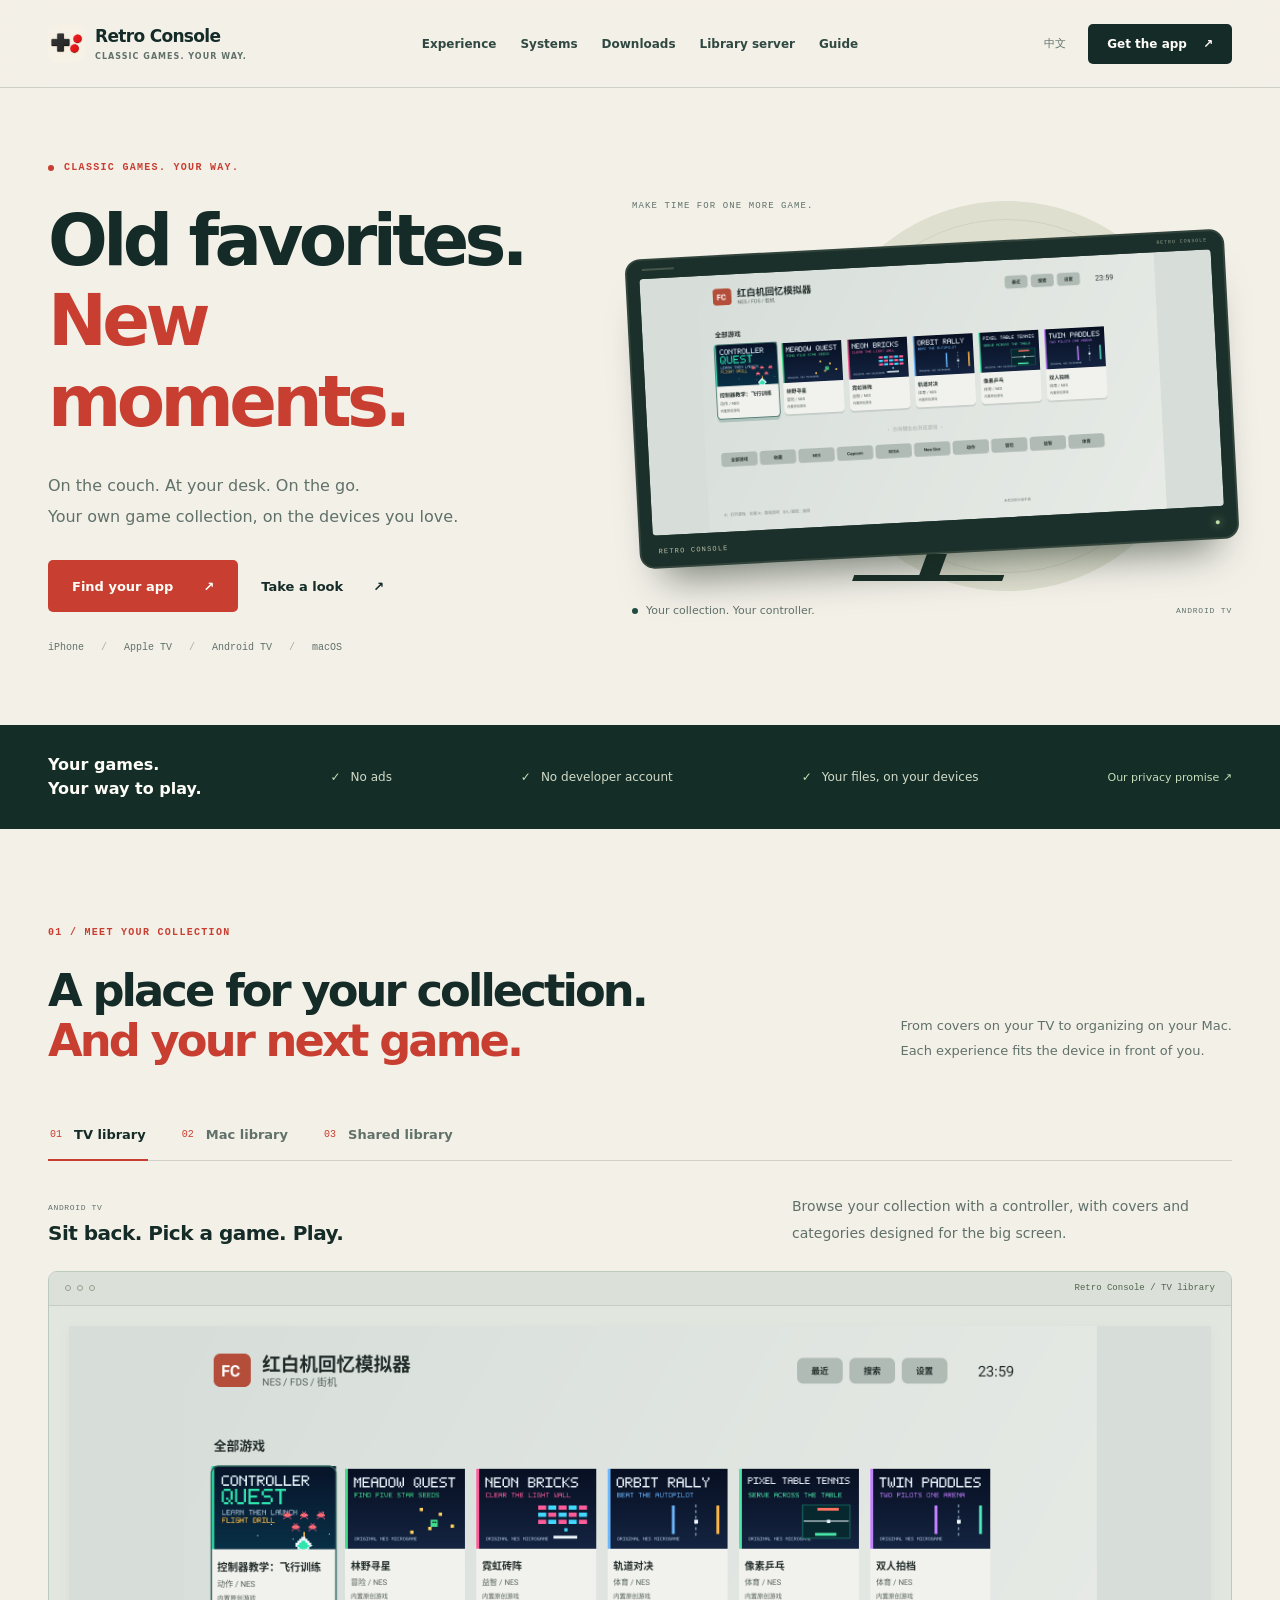
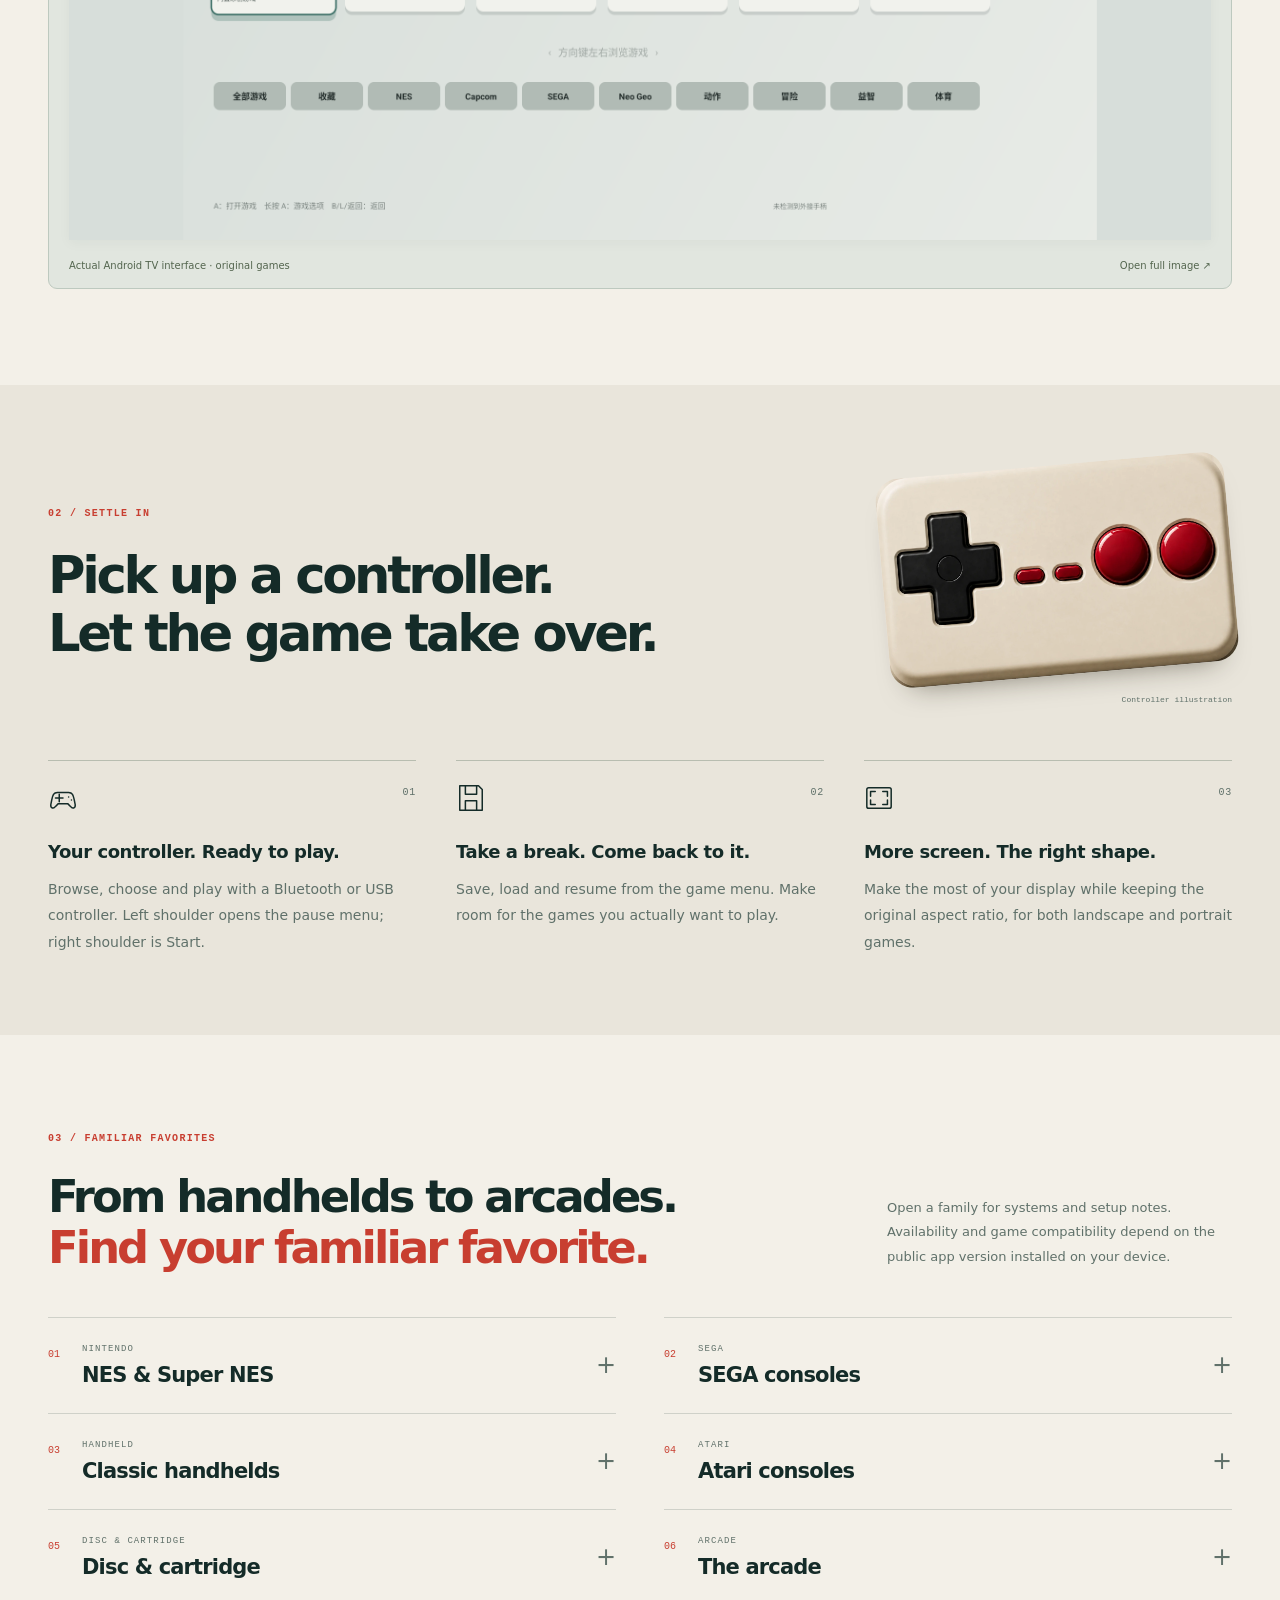
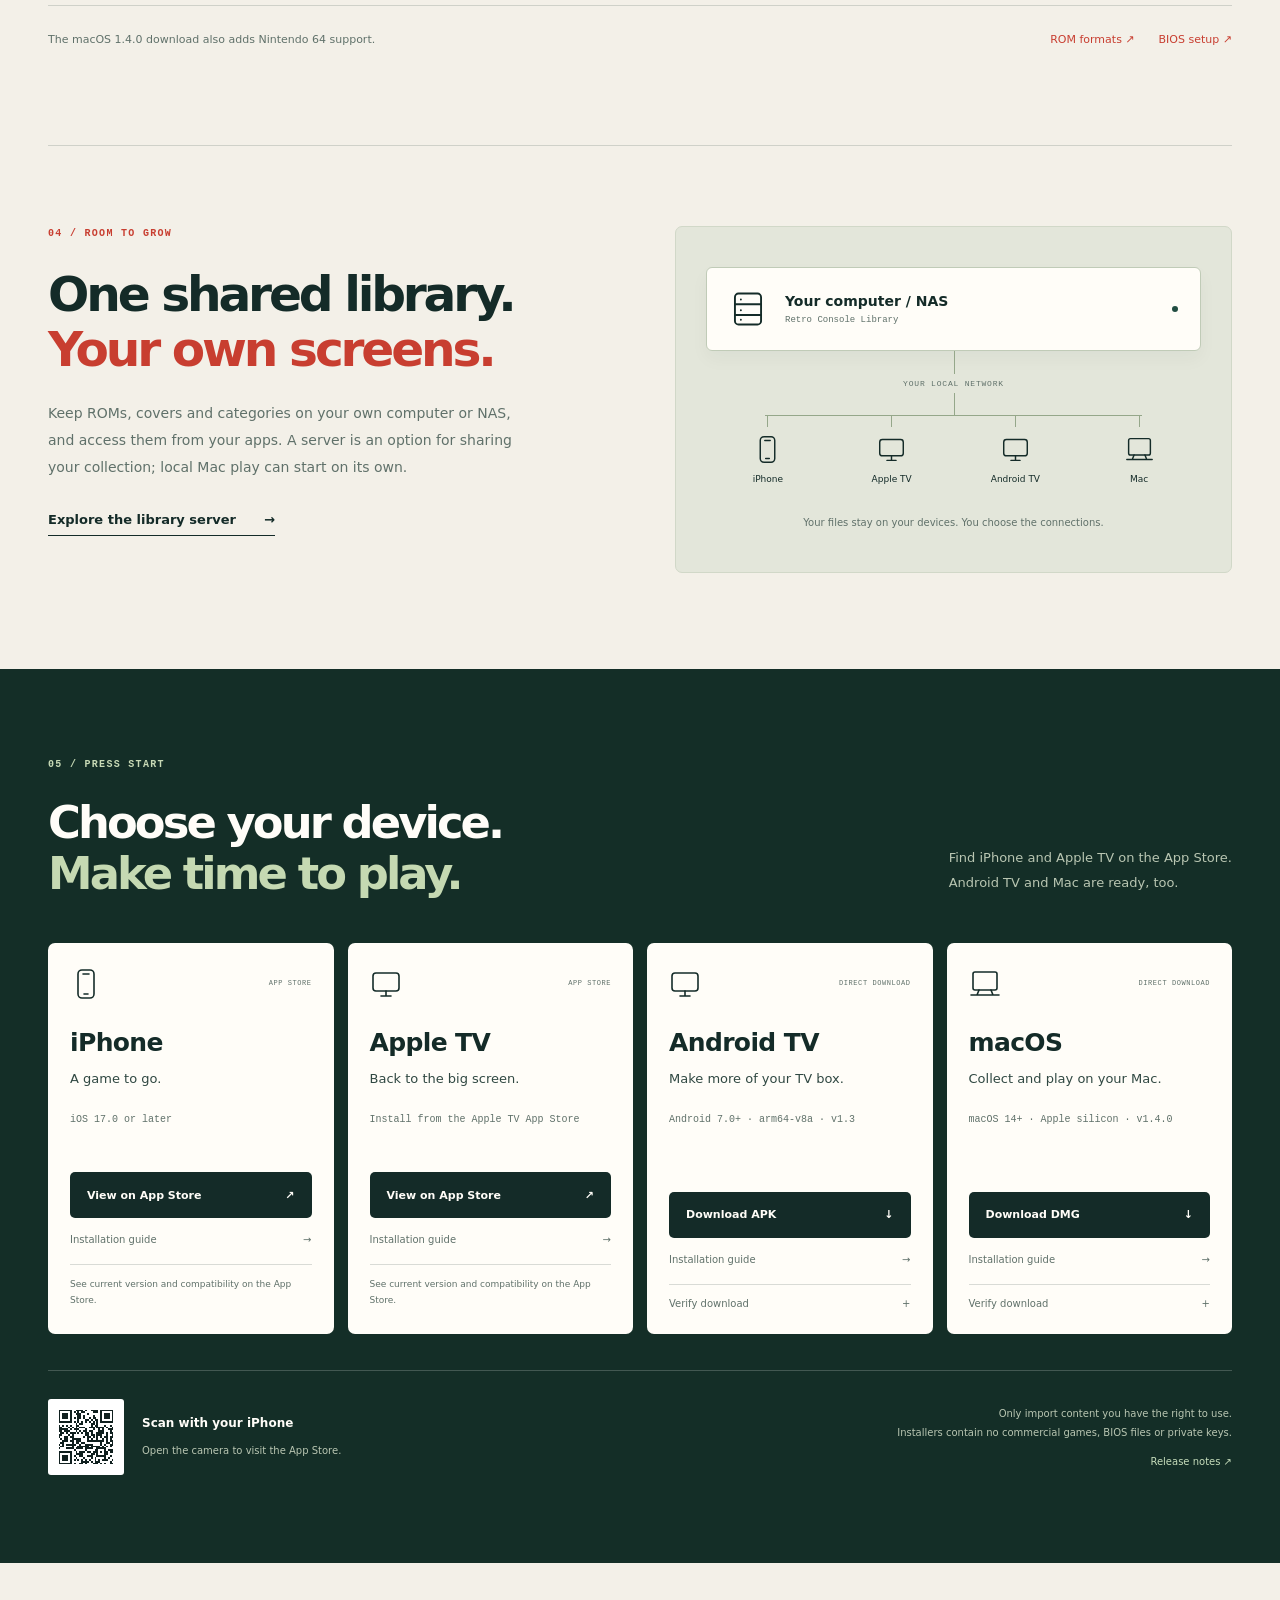
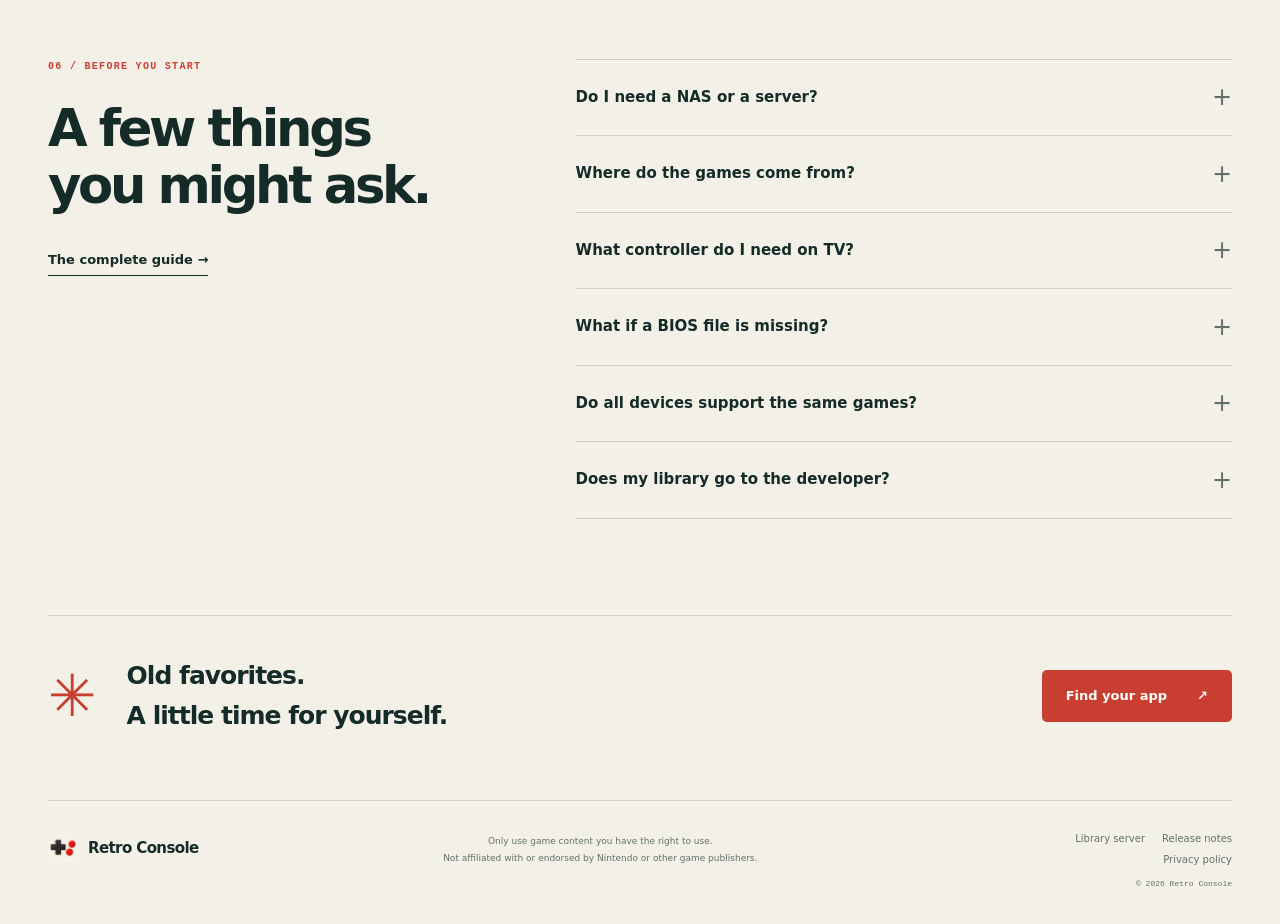
==== commit ba3ff737: "site: publish from the source tree" ====
--- a/index.html
+++ b/index.html
@@ -1,187 +1,352 @@
 <!doctype html>
 <html lang="zh-CN">
-  <head>
-    <meta charset="utf-8">
-    <meta property="og:url" content="https://getretroconsole.com/index.html">
-    <link rel="canonical" href="https://getretroconsole.com/index.html">
-    <script src="language.js"></script>
-    <meta name="viewport" content="width=device-width, initial-scale=1">
-    <meta name="theme-color" content="#0b1717">
-    <meta name="description" content="Retro Console — 为 iPhone、Android TV、Apple TV 与 macOS 打造的客厅游戏资料库与模拟器。">
-    <meta property="og:title" content="Retro Console">
-    <meta property="og:description" content="一台电视，一只手柄，下一局现在开始。">
-    <meta property="og:type" content="website">
-    <meta property="og:image" content="https://getretroconsole.com/assets/android-library.png">
-    <title>Retro Console — 客厅里的经典游戏资料库</title>
-    <link rel="icon" type="image/png" sizes="32x32" href="assets/favicon-32.png">
-    <link rel="icon" type="image/png" sizes="16x16" href="assets/favicon-16.png">
-    <link rel="apple-touch-icon" sizes="180x180" href="assets/apple-touch-icon.png">
-    <link rel="alternate" hreflang="zh-Hans" href="https://getretroconsole.com/index.html">
-    <link rel="alternate" hreflang="en" href="https://getretroconsole.com/en/index.html">
-    <link rel="alternate" hreflang="x-default" href="https://getretroconsole.com/index.html">
-    <link rel="stylesheet" href="styles.css?v=7a16e6bc30">
-    <script src="script.js?v=e10073f50d" defer></script>
-  </head>
-  <body>
+<head>
+  <meta charset="utf-8">
+<meta name="viewport" content="width=device-width, initial-scale=1">
+<meta name="theme-color" content="#f3f0e8">
+  <title>Retro Console — 经典游戏，随处开局。</title>
+  <meta name="description" content="在 iPhone、Apple TV、Android TV 与 Mac 上打开自己的经典游戏收藏。下载客户端，或用电脑与 NAS 建立共享资料库。">
+<meta property="og:title" content="Retro Console">
+<meta property="og:description" content="在 iPhone、Apple TV、Android TV 与 Mac 上打开自己的经典游戏收藏。下载客户端，或用电脑与 NAS 建立共享资料库。">
+<meta property="og:type" content="website">
+<meta property="og:url" content="https://getretroconsole.com/index.html">
+<meta property="og:image" content="https://getretroconsole.com/assets/android-library.png">
+  <link rel="canonical" href="https://getretroconsole.com/index.html">
+<link rel="alternate" hreflang="zh-Hans" href="https://getretroconsole.com/index.html">
+<link rel="alternate" hreflang="en" href="https://getretroconsole.com/en/index.html">
+<link rel="alternate" hreflang="x-default" href="https://getretroconsole.com/index.html">
+  <link rel="icon" type="image/png" sizes="32x32" href="assets/favicon-32.png">
+<link rel="apple-touch-icon" sizes="180x180" href="assets/apple-touch-icon.png">
+  <script src="language.js?v=7c945b831b"></script>
+<link rel="stylesheet" href="styles.css?v=e05a5e8672">
+<script src="script.js?v=56313321a7" defer></script>
+</head>
+<body class="home-page" id="top">
+<a class="skip-link" href="#main">跳到正文</a>
     <header class="site-header" data-header>
-      <a class="brand" href="#top" aria-label="Retro Console 首页">
-        <img class="brand-icon" src="assets/site-icon-128.png" alt="" width="128" height="128" decoding="async">
-        <span>Retro Console</span>
-      </a>
-      <nav aria-label="主导航"><a href="#systems">支持平台</a><span class="nav-clients"><span class="nav-client-label">客户端：</span><a href="https://apps.apple.com/app/id6806745032" target="_blank" rel="noopener">iPhone</a><a href="https://apps.apple.com/app/id6806745032" target="_blank" rel="noopener">Apple TV</a><a href="#download-android">Android TV</a><a href="#download-macos">macOS</a></span><a href="server.html">服务器端</a><a href="install.html">安装指南</a><a href="privacy.html">隐私</a></nav>
-      <div class="header-actions"><a class="language-switch" data-language="en" href="en/index.html" lang="en" aria-label="Switch to English">English</a><a class="header-cta" href="#download">下载客户端</a></div>
+      <a class="brand" href="#top" aria-label="Retro Console 首页"><img class="brand-icon" src="assets/site-icon-128.png" width="128" height="128" alt="" decoding="async"><span>Retro Console<span class="brand-subtitle">经典游戏 · 自在开局</span></span></a>
+      <nav id="site-nav" aria-label="主导航"><a href="#experience">产品体验</a><a href="#systems">支持系统</a><a href="#download">下载</a><a href="server.html">自建资料库</a><a href="install.html">使用指南</a>
+</nav>
+      <div class="header-actions"><a class="language-switch" data-language="en" href="en/index.html" lang="en" aria-label="Switch to English">EN</a><a class="header-cta" href="#download">立即下载 <span aria-hidden="true">↗</span></a><button class="nav-toggle" type="button" aria-controls="site-nav" aria-expanded="false" aria-label="打开导航" data-nav-toggle><span></span><span></span></button>
+</div>
     </header>
-
-    <main id="top">
-      <section class="hero section-shell">
-        <div class="hero-copy reveal">
-          <p class="eyebrow"><span></span> iPhone, Android TV, macOS &amp; Apple TV available</p>
-          <h1>一台电视，<br>一只手柄，<br><em class="hero-tagline">下一局现在开始。</em></h1>
-          <p class="hero-intro">为客厅距离重新设计的游戏资料库。连接自己的 NAS 或资料库服务器，在 iPhone、Android TV、Apple TV 与 Mac 上浏览、收藏、存档并继续游玩。</p>
-          <div class="hero-actions">
-            <a class="button button-primary" href="#download">下载客户端 <span>↓</span></a>
-            <a class="button button-ghost" href="server.html">配置资料库服务器 <span>→</span></a>
-          </div>
-          <div class="hero-meta" aria-label="客户端版本与手柄支持">
-            <span>Android TV 1.3</span><span>macOS 1.4.0</span><span>Apple TV 1.3</span><span>iPhone · App Store</span><span>支持手柄</span>
-          </div>
-        </div>
-        <div class="hero-art reveal" aria-label="Retro Console 电视资料库界面预览">
-          <div class="hero-orbit hero-orbit-one"></div>
-          <div class="hero-orbit hero-orbit-two"></div>
-          <div class="tv-frame">
-            <div class="tv-screen"><img src="assets/android-library.png" alt="Retro Console Android TV 中文游戏资料库，显示最近、搜索、分类和内置原创游戏封面" width="2400" height="1080" decoding="async"></div>
-            <div class="tv-stand"></div>
-          </div>
-          <div class="floating-card floating-card-left"><b>60</b><span>目标帧率</span></div>
-          <div class="floating-card floating-card-right"><b>4P</b><span>街机手柄</span></div>
-        </div>
-      </section>
-
-      <section class="platform-strip" aria-label="客户端平台">
-        <div class="section-shell platform-strip-inner">
-          <p>一个资料库，多种客厅设备</p>
-          <div><a class="active" href="#download-ios">iPhone</a><a class="active" href="#download-android">Android TV</a><a class="active" href="#download-macos">macOS</a><a class="active" href="https://apps.apple.com/app/id6806745032" target="_blank" rel="noopener">Apple TV · 红白机街机模拟器 ↗</a><a href="server.html">自建服务器 →</a></div>
-        </div>
-      </section>
-
-      <section class="systems section-shell" id="systems">
-        <div class="section-heading reveal">
-          <p class="eyebrow"><span></span> Supported game systems</p>
-          <h2>支持的游戏机<br><em>与街机。</em></h2>
-          <p>这里列的是当前公开版的系统范围。部分游戏需要另备 BIOS，街机需要匹配的完整 ROM 集；同一平台的具体游戏兼容情况可能不同。</p>
-        </div>
-        <div class="system-grid">
-          <article class="system-card reveal"><span>NINTENDO</span><div><h3>红白机与超任</h3><p class="system-models">NES / Famicom · FDS<br>SNES / Super Famicom</p></div><small>FDS 磁碟游戏需 BIOS</small></article>
-          <article class="system-card reveal"><span>SEGA</span><div><h3>世嘉游戏机</h3><p class="system-models">Mega Drive / Genesis · Mega CD / Sega CD<br>32X · Master System · Game Gear · SG-1000</p></div><small>Mega CD、32X 需对应 BIOS</small></article>
-          <article class="system-card reveal"><span>HANDHELD</span><div><h3>经典掌机</h3><p class="system-models">Game Boy · Game Boy Color · Game Boy Advance<br>WonderSwan / Color · Neo Geo Pocket / Color</p></div><small>部分机型需另备 BIOS</small></article>
-          <article class="system-card reveal"><span>ATARI</span><div><h3>Atari 游戏机</h3><p class="system-models">Atari 2600 · Atari 5200 · Atari 7800</p></div><small>5200、7800 需对应 BIOS</small></article>
-          <article class="system-card reveal"><span>PLAYSTATION · PC ENGINE</span><div><h3>光盘与卡带</h3><p class="system-models">PlayStation（PS1）<br>PC Engine / TurboGrafx-16 · PC Engine CD</p></div><small>PS1、PC Engine CD 需 BIOS / System Card</small></article>
-          <article class="system-card reveal"><span>ARCADE</span><div><h3>街机游戏</h3><p class="system-models">Neo Geo · Capcom · SEGA · Konami · Taito<br>IGS PGM 等已适配街机驱动</p></div><small>需完整匹配的 ROM 集；按游戏准备 BIOS / Key</small></article>
-        </div>
-        <div class="system-notes"><a href="install.html#rom-formats"><span class="system-note-icon"><svg viewBox="0 0 24 24" fill="none" stroke="currentColor" stroke-width="1.6" stroke-linecap="round" stroke-linejoin="round" aria-hidden="true"><path d="M14 3H6a2 2 0 0 0-2 2v14a2 2 0 0 0 2 2h12a2 2 0 0 0 2-2V9Z"/><path d="M14 3v6h6M8 13h8M8 17h5"/></svg></span><span>查看支持的 ROM 格式</span><span class="system-note-arrow" aria-hidden="true">→</span></a><a href="install.html#bios"><span class="system-note-icon"><svg viewBox="0 0 24 24" fill="none" stroke="currentColor" stroke-width="1.6" stroke-linecap="round" stroke-linejoin="round" aria-hidden="true"><rect x="6" y="6" width="12" height="12" rx="2"/><path d="M9 1v5m6-5v5M9 18v5m6-5v5M1 9h5m-5 6h5M18 9h5m-5 6h5"/><rect x="9" y="9" width="6" height="6" rx="1"/></svg></span><span>了解 BIOS 准备方法</span><span class="system-note-arrow" aria-hidden="true">→</span></a></div>
-      </section>
-
-      <section class="experience section-shell">
-        <div class="experience-visual reveal">
-          <a href="assets/controller-rounded.png" target="_blank" rel="noopener"><img src="assets/site-controller-1280.webp" alt="复古手柄示意图" width="1280" height="768" loading="lazy" decoding="async"></a>
-        </div>
-        <div class="experience-copy reveal">
-          <p class="eyebrow"><span></span> Made for ten feet away</p>
-          <h2>不是把手机界面，<br>放大到电视上。</h2>
-          <ul>
-            <li><b>焦点只走一格</b><span>方向键与摇杆统一节流，列表和菜单保持可预测。</span></li>
-            <li><b>游戏菜单接管输入</b><span>退出、存档、读档时模拟核心暂停接收手柄事件。</span></li>
-            <li><b>画面尽可能铺满</b><span>按原始比例放大，横屏全屏、竖屏上下顶边，不拉伸变形。</span></li>
-          </ul>
-        </div>
-      </section>
-
-      <section class="download section-shell reveal" id="download">
-        <div class="download-copy">
-          <p class="eyebrow"><span></span> Downloads</p>
-          <h2>先在大屏上，<br>开始这一局。</h2>
-          <p>iPhone 与 Apple TV 可从 App Store 安装，Android TV 与 macOS 下载安装包。安装包都不包含商业游戏、BIOS 或私有密钥；请只导入你有权使用的内容。</p>
-          <p>macOS 1.4.0：新增 Nintendo 64（.z64 / .v64 / .n64）；各主机 ROM 改用与资料库服务器同一套识别；Atari 2600 无法判断制式时可选择 NTSC / PAL；本地导入的 SNES 游戏与资料库使用同一 IPL，存档互通。</p>
-          <div class="download-notes">
-            <span><b>Android TV</b> Android 7.0 或更高 · arm64-v8a</span>
-            <span><b>macOS</b> 14 Sonoma 或更高 · Apple 芯片 · 1.4.0</span>
-            <span><b>签名</b> Developer ID · 已通过 Apple 公证</span>
-          </div>
-        </div>
-        <div class="download-panels">
-          <div class="download-panel" id="download-ios">
-            <img src="assets/site-icon-128.png" alt="" width="128" height="128" loading="lazy" decoding="async">
-            <div>
-              <p>Retro Console for iPhone</p>
-              <small>iPhone · iOS 17.0 或更高版本</small>
-            </div>
-            <a class="button button-light" href="https://apps.apple.com/app/id6806745032" target="_blank" rel="noopener">App Store <span>↗</span></a>
-          </div>
-          <div class="download-panel" id="download-android">
-            <img src="assets/site-icon-128.png" alt="" width="128" height="128" loading="lazy" decoding="async">
-            <div>
-              <p>Retro Console for Android TV</p>
-              <small>APK · 直接安装包</small>
-            </div>
-            <a class="button button-light" href="downloads/FCEmulator-AndroidTV-1.3-arm64-v8a.apk" download>下载 APK <span>↓</span></a>
-            <p class="checksum">SHA-256: 75126a398ce3aa5b2091d1d0aa57c92d548850984d8ba7ec31d43fec1c5409c9</p>
-          </div>
-          <div class="download-panel" id="download-macos">
-            <img src="assets/site-icon-128.png" alt="" width="128" height="128" loading="lazy" decoding="async">
-            <div>
-              <p>Retro Console for macOS</p>
-              <small>DMG · APPLE SILICON</small>
-            </div>
-            <a class="button button-light" href="downloads/FCEmulator-macOS-1.4.0-42b92468.dmg" download>下载 DMG <span>↓</span></a>
-            <p class="checksum">SHA-256: 42b924685874fdf53ba4e0d4126a5dc6f64e63028ad6d3317785c41cc00863d7</p>
-          </div>
-          <div class="download-panel download-panel-compact">
-            <img src="assets/site-controller-160.png" alt="Apple TV 版横向图标" width="160" height="96" loading="lazy" decoding="async">
-            <div>
-              <p>红白机街机模拟器 · Retro Console</p>
-              <small>APPLE TV · 在 APP STORE 搜索「红白机街机模拟器」</small>
-            </div>
-            <a class="button button-light" href="https://apps.apple.com/app/id6806745032" target="_blank" rel="noopener">App Store <span>↗</span></a>
-          </div>
-        </div>
-      </section>
-
-      <section class="install section-shell">
-        <div class="section-heading reveal">
-          <p class="eyebrow"><span></span> Three steps</p>
-          <h2>安装很短，<br>资料留在你手里。</h2>
-        </div>
-        <ol class="install-steps">
-          <li class="reveal"><span>01</span><div><h3>下载并安装</h3><p>iPhone 与 Apple TV：点击 App Store 按钮前往商店安装。Android TV：把 APK 发送到电视，用文件管理器或 ADB 安装，首次侧载需允许未知来源。macOS：打开 DMG，把应用拖进「应用程序」即可，安装包已签名并通过 Apple 公证。</p></div></li>
-          <li class="reveal"><span>02</span><div><h3>连接自己的资料库</h3><p>Mac 可以在「ROM 管理」中导入并管理本地游戏，无需先安装服务器；也可以进入设置连接群晖资料库。<a href="install.html#macos">查看 macOS 安装与配置说明 →</a></p></div></li>
-          <li class="reveal"><span>03</span><div><h3>连接手柄开始游戏</h3><p>蓝牙或 USB 手柄均可。长按确认键打开游戏选项，可收藏、管理缓存和查看游戏信息。</p></div></li>
-        </ol>
-      </section>
-
-      <section class="server-callout section-shell reveal">
-        <div>
-          <p class="eyebrow"><span></span> Library server 1.4.0</p>
-          <h2>游戏放在 NAS，<br>电视只负责好好玩。</h2>
-        </div>
-        <div>
-          <p>服务器端统一整理 ROM、封面、分类和存档，可运行在 Windows、macOS、Linux 或群晖 DSM 7。</p>
-          <a class="button button-light" href="server.html">查看服务器端 <span>→</span></a>
-        </div>
-      </section>
-
-      <section class="privacy-callout section-shell reveal">
-        <p class="eyebrow"><span></span> Private by design</p>
-        <h2>没有账号，没有广告，<br>也没有开发者的云。</h2>
-        <p>应用不会把 ROM、封面、存档、资料库地址或游玩记录发送给开发者。客户端只连接你明确配置的设备。</p>
-        <a href="privacy.html">阅读完整隐私政策 <span>→</span></a>
-      </section>
-    </main>
-
-    <footer class="site-footer section-shell">
-      <a class="brand" href="#top"><img class="brand-icon" src="assets/site-icon-128.png" alt="" width="128" height="128" loading="lazy" decoding="async"><span>Retro Console</span></a>
-      <p>请仅使用你有权使用的游戏内容。本站与任天堂及其他游戏发行商无隶属或背书关系。</p>
-      <div><a href="privacy.html">隐私政策</a><span>© <span data-year></span></span></div>
-    </footer>
-  </body>
-</html>
+<main id="main">
+  <section class="home-hero section-shell" aria-labelledby="hero-title">
+    <div class="home-hero-copy">
+<p class="eyebrow"><span></span> CLASSIC GAMES. YOUR WAY.</p>
+<h1 id="hero-title">经典游戏，<br><em>随处开局。</em>
+</h1>
+<p class="hero-intro">在沙发上，在书桌前，也在口袋里。<br>用熟悉的设备，打开自己的游戏收藏。</p>
+<div class="hero-actions"><a class="button button-primary" href="#download" >选择设备下载<span aria-hidden="true">↗</span></a><a class="button button-text" href="#experience" >看看怎么玩<span aria-hidden="true">↗</span></a>
+</div>
+<div class="hero-platforms"><span>iPhone</span><span>Apple TV</span><span>Android TV</span><span>macOS</span>
+</div>
+</div>
+    <div class="home-hero-art"><span class="hero-art-label">把下一局，留给自己。</span>
+<div class="hero-disc" aria-hidden="true">
+</div>
+<div class="hero-television">
+<div class="television-top"><span aria-hidden="true"></span><span>RETRO CONSOLE</span>
+</div><img src="assets/android-library.png" alt="Retro Console Android TV 实际资料库界面，展示项目原创游戏" width="2400" height="1080" fetchpriority="high" decoding="async">
+<div class="television-bottom"><span>RETRO CONSOLE</span><i aria-hidden="true"></i>
+</div>
+</div>
+<div class="tv-foot" aria-hidden="true">
+</div>
+<div class="hero-art-footer"><span class="live-dot"></span><span>自己的收藏，熟悉的手感。</span><span class="hero-screen-source">ANDROID TV</span>
+</div>
+</div>
+  </section>
+  <div class="intro-band">
+<div class="section-shell intro-band-inner">
+<p>游戏属于你，<br>怎么玩也由你。</p><span>无广告</span><span>无需开发者账号</span><span>资料留在自己的设备</span><a href="privacy.html">了解隐私 ↗</a>
+</div>
+</div>
+  <section class="showroom section-shell" id="experience" aria-labelledby="experience-title" data-showcase>
+    <div class="section-heading">
+<div>
+<p class="eyebrow">01 / 打开你的收藏</p>
+<h2 id="experience-title">好好收藏。<br><em>痛快开玩。</em>
+</h2>
+</div>
+<p>从电视上的封面，到 Mac 上的整理。<br>每个界面，都为手里的设备而设计。</p>
+</div>
+    <div class="showcase-tabs" role="tablist" aria-label="查看不同产品界面"><button type="button" role="tab" id="tab-tv" aria-controls="panel-tv" aria-selected="true" data-showcase-tab><span class="tab-number">01</span>电视资料库</button><button type="button" role="tab" id="tab-mac" aria-controls="panel-mac" aria-selected="false" data-showcase-tab><span class="tab-number">02</span>Mac 本地管理</button><button type="button" role="tab" id="tab-server" aria-controls="panel-server" aria-selected="false" data-showcase-tab><span class="tab-number">03</span>共享资料库</button>
+</div>
+<div class="showcase-panel" id="panel-tv" role="tabpanel" aria-labelledby="tab-tv" data-showcase-panel>
+    <div class="showcase-caption">
+<div><span class="micro-label">ANDROID TV</span>
+<h3>坐下来，选一款，就开玩。</h3>
+</div>
+<p>为电视距离设计的封面与分类，用手柄浏览自己的游戏收藏。</p>
+</div>
+    <figure class="showcase-figure">
+<div class="window-bar" aria-hidden="true"><i></i><i></i><i></i><span>Retro Console / 电视资料库</span>
+</div><a href="assets/android-library.png" target="_blank" rel="noopener" aria-label="打开 电视资料库 原图"><img src="assets/android-library.png" alt="Android TV 资料库：最近游戏、分类和项目原创游戏封面" width="2400" height="1080" loading="lazy" decoding="async"></a>
+<figcaption>真实 Android TV 界面 · 项目原创游戏<span>点击查看原图 ↗</span>
+</figcaption>
+</figure>
+</div>
+<div class="showcase-panel" id="panel-mac" role="tabpanel" aria-labelledby="tab-mac" data-showcase-panel>
+    <div class="showcase-caption">
+<div><span class="micro-label">MACOS</span>
+<h3>整理收藏，也是一种乐趣。</h3>
+</div>
+<p>在 Mac 上导入本地 ROM、编辑资料和整理封面；只在 Mac 上使用，无需先搭服务器。</p>
+</div>
+    <figure class="showcase-figure">
+<div class="window-bar" aria-hidden="true"><i></i><i></i><i></i><span>Retro Console / Mac 本地管理</span>
+</div><a href="assets/install-macos-zh.png" target="_blank" rel="noopener" aria-label="打开 Mac 本地管理 原图"><img src="assets/install-macos-zh.png" alt="macOS ROM 管理界面，显示导入、搜索、编辑与收藏" width="2640" height="1100" loading="lazy" decoding="async"></a>
+<figcaption>真实 macOS 管理界面 · 示例资料<span>点击查看原图 ↗</span>
+</figcaption>
+</figure>
+</div>
+<div class="showcase-panel" id="panel-server" role="tabpanel" aria-labelledby="tab-server" data-showcase-panel>
+    <div class="showcase-caption">
+<div><span class="micro-label">LIBRARY SERVER</span>
+<h3>集中整理，在自己的设备上打开。</h3>
+</div>
+<p>用电脑或 NAS 管理共享资料库，再连接自己的客户端。已有资料库，就直接添加来源。</p>
+</div>
+    <figure class="showcase-figure">
+<div class="window-bar" aria-hidden="true"><i></i><i></i><i></i><span>Retro Console / 共享资料库</span>
+</div><a href="assets/server-library.png" target="_blank" rel="noopener" aria-label="打开 共享资料库 原图"><img src="assets/server-library.png" alt="资料库服务器网页，显示上传入口与游戏管理" width="2340" height="1328" loading="lazy" decoding="async"></a>
+<figcaption>真实服务器管理界面 · 示例资料<span>点击查看原图 ↗</span>
+</figcaption>
+</figure>
+</div>
+  </section>
+  <section class="play-feel" aria-labelledby="feel-title">
+<div class="section-shell">
+<div class="feel-heading">
+<div>
+<p class="eyebrow">02 / 舒服地玩</p>
+<h2 id="feel-title">拿起手柄。<br>剩下的，交给游戏。</h2>
+</div>
+<figure><img src="assets/site-controller-1280.webp" alt="米白色复古手柄示意图，黑色方向键与红色动作键" width="1280" height="768" loading="lazy" decoding="async">
+<figcaption>手柄示意图</figcaption>
+</figure>
+</div>
+<div class="benefits">
+<article class="benefit"><svg viewBox="0 0 32 32" fill="none" stroke="currentColor" stroke-width="1.6" stroke-linecap="round" stroke-linejoin="round" aria-hidden="true"><path d="M10 10h12c4 0 5 3 6 8l1 5c.5 4-3 5-5 2l-3-3H11l-3 3c-2 3-5.5 2-5-2l1-5c1-5 2-8 6-8Z"/><path d="M8 16h8m-4-4v8M22 15h.01M25 18h.01"/></svg><span class="micro-label">01</span>
+<h3>手柄在手，操作顺手。</h3>
+<p>用蓝牙或 USB 手柄浏览、选择与游玩。左肩打开暂停菜单，右肩开始游戏。</p>
+</article>
+<article class="benefit"><svg viewBox="0 0 32 32" fill="none" stroke="currentColor" stroke-width="1.6" stroke-linecap="round" stroke-linejoin="round" aria-hidden="true"><path d="M5 3h19l4 4v22H4V3Z"/><path d="M10 3v9h12V3M10 29V19h12v10"/></svg><span class="micro-label">02</span>
+<h3>歇一会儿，待会儿继续。</h3>
+<p>在游戏菜单里存档、读档与继续，把时间留给真正想玩的那一局。</p>
+</article>
+<article class="benefit"><svg viewBox="0 0 32 32" fill="none" stroke="currentColor" stroke-width="1.6" stroke-linecap="round" stroke-linejoin="round" aria-hidden="true"><rect x="3" y="5" width="26" height="22" rx="2"/><path d="M7 14V9h5m8 0h5v5M7 18v5h5m8 0h5v-5"/></svg><span class="micro-label">03</span>
+<h3>画面舒展，比例依旧。</h3>
+<p>按游戏原始比例利用可用画面，横版与竖版各得其所，熟悉的像素不走样。</p>
+</article>
+</div>
+</div>
+</section>
+  <section class="home-systems section-shell" id="systems" aria-labelledby="systems-title">
+<div class="section-heading">
+<div>
+<p class="eyebrow">03 / 那些熟悉的主机</p>
+<h2 id="systems-title">从掌机，到街机。<br><em>总有你熟悉的那一台。</em>
+</h2>
+</div>
+<p>展开查看主机与准备事项。具体系统范围和游戏兼容性，以你安装的客户端公开版本为准。</p>
+</div>
+<div class="systems-list">
+<details class="system-item">
+<summary><span class="system-number">01</span><span><small>NINTENDO</small><strong>红白机与超任</strong></span><span class="detail-plus" aria-hidden="true">+</span>
+</summary>
+<div class="system-detail">
+<p>NES / Famicom · FDS<br>SNES / Super Famicom</p><small>FDS 磁碟游戏需另备 BIOS。</small><a href="install.html#rom-formats">格式与准备方法 ↗</a>
+</div>
+</details>
+<details class="system-item">
+<summary><span class="system-number">02</span><span><small>SEGA</small><strong>世嘉游戏机</strong></span><span class="detail-plus" aria-hidden="true">+</span>
+</summary>
+<div class="system-detail">
+<p>Mega Drive / Genesis · Mega CD / Sega CD<br>32X · Master System · Game Gear · SG-1000</p><small>Mega CD、32X 需对应 BIOS。</small><a href="install.html#rom-formats">格式与准备方法 ↗</a>
+</div>
+</details>
+<details class="system-item">
+<summary><span class="system-number">03</span><span><small>HANDHELD</small><strong>经典掌机</strong></span><span class="detail-plus" aria-hidden="true">+</span>
+</summary>
+<div class="system-detail">
+<p>Game Boy · Game Boy Color · Game Boy Advance<br>WonderSwan / Color · Neo Geo Pocket / Color</p><small>部分机型需另备 BIOS。</small><a href="install.html#rom-formats">格式与准备方法 ↗</a>
+</div>
+</details>
+<details class="system-item">
+<summary><span class="system-number">04</span><span><small>ATARI</small><strong>Atari 游戏机</strong></span><span class="detail-plus" aria-hidden="true">+</span>
+</summary>
+<div class="system-detail">
+<p>Atari 2600 · Atari 5200 · Atari 7800</p><small>5200、7800 需对应 BIOS。</small><a href="install.html#rom-formats">格式与准备方法 ↗</a>
+</div>
+</details>
+<details class="system-item">
+<summary><span class="system-number">05</span><span><small>DISC & CARTRIDGE</small><strong>光盘与卡带</strong></span><span class="detail-plus" aria-hidden="true">+</span>
+</summary>
+<div class="system-detail">
+<p>PlayStation (PS1)<br>PC Engine / TurboGrafx-16 · PC Engine CD</p><small>PS1、PC Engine CD 需 BIOS / System Card。</small><a href="install.html#rom-formats">格式与准备方法 ↗</a>
+</div>
+</details>
+<details class="system-item">
+<summary><span class="system-number">06</span><span><small>ARCADE</small><strong>熟悉的街机厅</strong></span><span class="detail-plus" aria-hidden="true">+</span>
+</summary>
+<div class="system-detail">
+<p>Neo Geo · Capcom · SEGA · Konami · Taito<br>IGS PGM</p><small>需匹配的完整 ROM 集，按游戏准备 BIOS / Key。</small><a href="install.html#rom-formats">格式与准备方法 ↗</a>
+</div>
+</details>
+</div>
+<div class="systems-footnote">
+<p>macOS 1.4.0 下载版另新增 Nintendo 64 支持。</p>
+<div><a href="install.html#rom-formats">ROM 格式说明 ↗</a><a href="install.html#bios">BIOS 准备方法 ↗</a>
+</div>
+</div>
+</section>
+  <section class="shared-library section-shell" aria-labelledby="library-title">
+<div class="shared-copy">
+<p class="eyebrow">04 / 想一起整理？</p>
+<h2 id="library-title">一个资料库。<br><em>自己的每一块屏幕。</em>
+</h2>
+<p>把 ROM、封面与分类整理在自己的电脑或 NAS，再用客户端访问。服务器是共享收藏的一种选择，Mac 本地游玩可以直接开始。</p><a class="text-link" href="server.html">了解自建资料库 <span aria-hidden="true">→</span></a>
+</div>
+<div class="library-diagram" role="img" aria-label="自己的电脑或 NAS 存放共享资料库，iPhone、Apple TV、Android TV 和 Mac 通过局域网连接">
+<div class="diagram-source"><svg viewBox="0 0 32 32" fill="none" stroke="currentColor" stroke-width="1.6" stroke-linecap="round" stroke-linejoin="round" aria-hidden="true"><rect x="5" y="3" width="22" height="26" rx="3"/><path d="M5 12h22M5 21h22M10 8h.01M10 17h.01M10 25h.01"/></svg>
+<div><strong>自己的电脑 / NAS</strong><span>Retro Console Library</span>
+</div><i class="live-dot" aria-hidden="true"></i>
+</div>
+<div class="diagram-connection"><span>你的局域网</span>
+</div>
+<div class="diagram-devices">
+<div><svg viewBox="0 0 32 32" fill="none" stroke="currentColor" stroke-width="1.6" stroke-linecap="round" stroke-linejoin="round" aria-hidden="true"><rect x="8" y="2" width="16" height="28" rx="4"/><path d="M13 6h6M14 26h4"/></svg><span>iPhone</span>
+</div>
+<div><svg viewBox="0 0 32 32" fill="none" stroke="currentColor" stroke-width="1.6" stroke-linecap="round" stroke-linejoin="round" aria-hidden="true"><rect x="3" y="5" width="26" height="18" rx="3"/><path d="M11 28h10M16 23v5"/></svg><span>Apple TV</span>
+</div>
+<div><svg viewBox="0 0 32 32" fill="none" stroke="currentColor" stroke-width="1.6" stroke-linecap="round" stroke-linejoin="round" aria-hidden="true"><rect x="3" y="5" width="26" height="18" rx="3"/><path d="M11 28h10M16 23v5"/></svg><span>Android TV</span>
+</div>
+<div><svg viewBox="0 0 32 32" fill="none" stroke="currentColor" stroke-width="1.6" stroke-linecap="round" stroke-linejoin="round" aria-hidden="true"><rect x="4" y="4" width="24" height="18" rx="2"/><path d="M2 27h28M10 22l-2 5m14-5 2 5"/></svg><span>Mac</span>
+</div>
+</div>
+<p>文件在自己的设备，连接由自己决定。</p>
+</div>
+</section>
+  <section class="home-download" id="download" aria-labelledby="download-title">
+<div class="section-shell">
+<div class="section-heading">
+<div>
+<p class="eyebrow">05 / PRESS START</p>
+<h2 id="download-title">选好设备。<br><em>下一局，现在开始。</em>
+</h2>
+</div>
+<p>iPhone 与 Apple TV 从 App Store 安装。<br>Android TV 与 Mac，也准备好了。</p>
+</div>
+<div class="app-grid">
+<article class="app-card" id="download-ios">
+<div class="app-card-top"><span class="device-icon"><svg viewBox="0 0 32 32" fill="none" stroke="currentColor" stroke-width="1.6" stroke-linecap="round" stroke-linejoin="round" aria-hidden="true"><rect x="8" y="2" width="16" height="28" rx="4"/><path d="M13 6h6M14 26h4"/></svg></span><span class="micro-label">APP STORE</span>
+</div>
+<h3>iPhone</h3>
+<p class="app-description">口袋里，也能开一局。</p>
+<p class="app-requirements">iOS 17.0 或更高版本</p><a class="button button-dark" href="https://apps.apple.com/app/id6806745032" target="_blank" rel="noopener">前往 App Store<span aria-hidden="true">↗</span></a><a class="app-guide" href="install.html#clients">安装与使用指南 <span aria-hidden="true">→</span></a>
+<p class="download-store-note">在 App Store 查看兼容设备与当前版本。</p>
+</article>
+<article class="app-card" id="download-appletv">
+<div class="app-card-top"><span class="device-icon"><svg viewBox="0 0 32 32" fill="none" stroke="currentColor" stroke-width="1.6" stroke-linecap="round" stroke-linejoin="round" aria-hidden="true"><rect x="3" y="5" width="26" height="18" rx="3"/><path d="M11 28h10M16 23v5"/></svg></span><span class="micro-label">APP STORE</span>
+</div>
+<h3>Apple TV</h3>
+<p class="app-description">回到沙发，打开大屏。</p>
+<p class="app-requirements">通过 Apple TV App Store 安装</p><a class="button button-dark" href="https://apps.apple.com/app/id6806745032" target="_blank" rel="noopener">前往 App Store<span aria-hidden="true">↗</span></a><a class="app-guide" href="install.html#clients">安装与使用指南 <span aria-hidden="true">→</span></a>
+<p class="download-store-note">在 App Store 查看兼容设备与当前版本。</p>
+</article>
+<article class="app-card" id="download-android">
+<div class="app-card-top"><span class="device-icon"><svg viewBox="0 0 32 32" fill="none" stroke="currentColor" stroke-width="1.6" stroke-linecap="round" stroke-linejoin="round" aria-hidden="true"><rect x="3" y="5" width="26" height="18" rx="3"/><path d="M11 28h10M16 23v5"/></svg></span><span class="micro-label">DIRECT DOWNLOAD</span>
+</div>
+<h3>Android TV</h3>
+<p class="app-description">给电视盒子添一份乐趣。</p>
+<p class="app-requirements">Android 7.0+ · arm64-v8a · v1.3</p><a class="button button-dark" href="downloads/FCEmulator-AndroidTV-1.3-arm64-v8a.apk" download>下载 APK<span aria-hidden="true">↓</span></a><a class="app-guide" href="install.html#clients">安装与使用指南 <span aria-hidden="true">→</span></a>
+<details class="download-integrity">
+<summary>文件校验<span aria-hidden="true">+</span>
+</summary>
+<div><span class="micro-label">SHA-256</span><code id="sha-android">75126a398ce3aa5b2091d1d0aa57c92d548850984d8ba7ec31d43fec1c5409c9</code><button type="button" class="copy-button" data-copy="sha-android" data-copied-label="已复制" data-copy-error-label="请选中校验值复制">复制校验值</button>
+</div>
+</details>
+</article>
+<article class="app-card" id="download-macos">
+<div class="app-card-top"><span class="device-icon"><svg viewBox="0 0 32 32" fill="none" stroke="currentColor" stroke-width="1.6" stroke-linecap="round" stroke-linejoin="round" aria-hidden="true"><rect x="4" y="4" width="24" height="18" rx="2"/><path d="M2 27h28M10 22l-2 5m14-5 2 5"/></svg></span><span class="micro-label">DIRECT DOWNLOAD</span>
+</div>
+<h3>macOS</h3>
+<p class="app-description">在桌面，整理也游玩。</p>
+<p class="app-requirements">macOS 14+ · Apple silicon · v1.4.0</p><a class="button button-dark" href="downloads/FCEmulator-macOS-1.4.0-42b92468.dmg" download>下载 DMG<span aria-hidden="true">↓</span></a><a class="app-guide" href="install.html#macos">安装与使用指南 <span aria-hidden="true">→</span></a>
+<details class="download-integrity">
+<summary>文件校验<span aria-hidden="true">+</span>
+</summary>
+<div><span class="micro-label">SHA-256</span><code id="sha-macos">42b924685874fdf53ba4e0d4126a5dc6f64e63028ad6d3317785c41cc00863d7</code><button type="button" class="copy-button" data-copy="sha-macos" data-copied-label="已复制" data-copy-error-label="请选中校验值复制">复制校验值</button>
+</div>
+</details>
+</article>
+</div>
+<div class="download-bottom"><a class="qr-download" href="https://apps.apple.com/app/id6806745032" target="_blank" rel="noopener"><img src="assets/app-store-qr.svg" alt="扫描二维码，在 App Store 打开 Retro Console" width="96" height="96" loading="lazy"><span><strong>用 iPhone 扫码下载</strong><small>相机扫一扫，直接前往 App Store。</small></span></a>
+<div>
+<p>请只导入你有权使用的游戏内容。<br>安装包不包含商业游戏、BIOS 或私有密钥。</p><a href="changelog.html">查看版本更新 ↗</a>
+</div>
+</div>
+</div>
+</section>
+  <section class="home-faq section-shell" aria-labelledby="faq-title">
+<div>
+<p class="eyebrow">06 / 开始之前</p>
+<h2 id="faq-title">你可能<br>还想知道。</h2><a class="text-link" href="install.html">完整使用指南 →</a>
+</div>
+<div class="faq-list">
+<details>
+<summary>一定要有 NAS 或服务器吗？<span class="detail-plus" aria-hidden="true">+</span>
+</summary>
+<div>
+<p>不一定。Mac 可以直接导入和管理本地 ROM，无需 Docker 或 NAS。想在多个设备上访问同一个游戏资料库时，再配置电脑或 NAS 服务器；各端使用方式请查看安装指南。</p><a href="install.html#macos">查看说明 ↗</a>
+</div>
+</details>
+<details>
+<summary>游戏从哪里来？<span class="detail-plus" aria-hidden="true">+</span>
+</summary>
+<div>
+<p>你可以导入自己有权使用的游戏文件。客户端包含项目原创的手柄教学游戏；公开安装包不包含商业 ROM、BIOS 或私有密钥。</p><a href="install.html#rom-formats">查看说明 ↗</a>
+</div>
+</details>
+<details>
+<summary>电视上需要什么手柄？<span class="detail-plus" aria-hidden="true">+</span>
+</summary>
+<div>
+<p>使用设备兼容的蓝牙或 USB 游戏手柄，先与电视或盒子完成连接，再进入游戏。安装后可用内置手柄教学游戏检查按键。</p><a href="install.html#clients">查看说明 ↗</a>
+</div>
+</details>
+<details>
+<summary>提示缺少 BIOS，怎么办？<span class="detail-plus" aria-hidden="true">+</span>
+</summary>
+<div>
+<p>按提示确认机型与文件，再从你有权使用的来源准备对应 BIOS。普通 NES 卡带不需要 FDS BIOS；街机还可能需要母包或共享 BIOS。</p><a href="install.html#bios">查看说明 ↗</a>
+</div>
+</details>
+<details>
+<summary>不同设备支持的游戏都一样吗？<span class="detail-plus" aria-hidden="true">+</span>
+</summary>
+<div>
+<p>不应把某一端的新增支持当作所有设备都已支持。系统范围和兼容性以各端公开版本为准；例如当前 macOS 1.4.0 下载版已加入 Nintendo 64。</p><a href="changelog.html">查看说明 ↗</a>
+</div>
+</details>
+<details>
+<summary>资料会上传给开发者吗？<span class="detail-plus" aria-hidden="true">+</span>
+</summary>
+<div>
+<p>ROM、封面、存档、资料库地址与游玩记录不会发送给开发者。你配置远程资料库后，客户端直接连接你指定的服务器。</p><a href="privacy.html">查看说明 ↗</a>
+</div>
+</details>
+</div>
+</section>
+  <section class="closing-note section-shell"><span class="closing-mark" aria-hidden="true">✳</span>
+<p>熟悉的游戏，<br>留给现在的自己。</p><a class="button button-primary" href="#download">开始下一局<span aria-hidden="true">↗</span></a>
+</section>
+</main>
+<footer class="site-footer section-shell"><a class="brand" href="#top"><img class="brand-icon" src="assets/site-icon-128.png" width="128" height="128" alt="" loading="lazy"><span>Retro Console</span></a>
+<p>请仅使用你有权使用的游戏内容。<br>本站与任天堂及其他游戏发行商无隶属或背书关系。</p>
+<div><a href="server.html">自建资料库</a><a href="changelog.html">版本更新</a><a href="privacy.html">隐私政策</a><span>© <span data-year></span> Retro Console</span>
+</div>
+</footer>
+</body></html>
--- a/styles.css
+++ b/styles.css
@@ -1,197 +1,214 @@
+/* Retro Console — warm paper, evergreen ink, vermilion controls. */
 :root {
-  --header-height: 78px;
-  --header-gap: 32px;
-  --section-space: clamp(52px, 6vw, 80px);
-  --section-gap: clamp(28px, 3vw, 40px);
-  --ink: #10201f;
-  --ink-soft: #243a38;
-  --muted: #667773;
-  --paper: #f3f0e8;
-  --paper-deep: #e8e4da;
-  --white: #fffdf8;
-  --red: #d94b3d;
-  --red-dark: #b93229;
-  --mint: #57d1af;
-  --teal: #123b38;
-  --night: #071514;
-  --line: rgba(16, 32, 31, .13);
-  --line-light: rgba(255, 255, 255, .16);
-  --mono: "SFMono-Regular", "Cascadia Mono", "Roboto Mono", ui-monospace, monospace;
-  --sans: Inter, "SF Pro Display", "PingFang SC", "Microsoft YaHei", system-ui, sans-serif;
-}
-
-* { box-sizing: border-box; }
-html { scroll-behavior: smooth; }
-body { background: var(--paper); color: var(--ink); font-family: var(--sans); margin: 0; }
-a { color: inherit; text-decoration: none; }
-img { display: block; max-width: 100%; height:auto; }
-button, input { font: inherit; }
-.section-shell { margin-inline: auto; width: min(1240px, calc(100% - 72px)); }
-
-.site-header {
-  align-items: center;
-  backdrop-filter: blur(20px);
-  background: rgba(243, 240, 232, .78);
-  border-bottom: 1px solid transparent;
-  display: grid;
-  grid-template-columns: 1fr auto 1fr;
-  height: 78px;
-  left: 0;
-  padding-inline: max(36px, calc((100vw - 1240px) / 2));
-  position: fixed;
-  right: 0;
-  top: 0;
-  transition: background .2s ease, border-color .2s ease;
-  z-index: 30;
-}
-.site-header.scrolled { background: rgba(243, 240, 232, .95); border-color: var(--line); }
-.brand { align-items: center; display: inline-flex; font-size: 15px; font-weight: 800; gap: 12px; letter-spacing: -.02em; width: max-content; }
-.brand-icon { border-radius: 9px; height: 38px; object-fit: contain; width: 38px; }
-.site-header nav { display: flex; font-size: 12px; font-weight: 650; gap: 34px; }
-.site-header nav .nav-clients { align-items:center; display:inline-flex; flex:none; gap:12px; white-space:nowrap; }
-.nav-client-label { color:var(--muted); }
-.site-header nav .nav-client-label, .site-header nav a[href="server.html"] { font-weight:800; }
-.site-header nav a { color: var(--muted); position: relative; transition: color .2s ease; }
-.site-header nav a::after { background: var(--red); bottom: -10px; content: ""; height: 2px; left: 0; position: absolute; transform: scaleX(0); transform-origin: left; transition: transform .2s ease; width: 100%; }
-.site-header nav a:hover, .site-header nav a.current { color: var(--ink); }
-.site-header nav a:hover::after, .site-header nav a.current::after { transform: scaleX(1); }
-.header-cta { background: var(--ink); border-radius: 999px; color: white; font-size: 11px; font-weight: 750; justify-self: end; padding: 11px 18px; }
-.header-actions { display:flex; align-items:center; justify-self:end; gap:14px; }
-.language-switch { border:1px solid var(--line); border-radius:999px; font-size:12px; font-weight:650; padding:9px 12px; white-space:nowrap; }
-.language-switch:hover { background:var(--paper-deep); }
-.language-switch:focus-visible { outline:2px solid var(--red); outline-offset:4px; }
-
-.eyebrow { align-items: center; color: var(--red); display: flex; font-family: var(--mono); font-size: 10px; font-weight: 700; gap: 10px; letter-spacing: .12em; margin: 0 0 24px; text-transform: uppercase; }
-.eyebrow > span { background: currentColor; border-radius: 50%; height: 7px; width: 7px; }
-h1, h2 { letter-spacing: -.065em; line-height: 1.04; margin: 0; }
-h1 em, h2 em { color: var(--red); font-style: normal; }
-.button { align-items: center; border: 1px solid transparent; border-radius: 999px; display: inline-flex; font-size: 12px; font-weight: 750; gap: 26px; justify-content: space-between; padding: 14px 20px; transition: box-shadow .2s ease, transform .2s ease; }
-.button:hover { box-shadow: 0 16px 32px rgba(5, 20, 18, .16); transform: translateY(-2px); }
-.button-primary { background: var(--red); color: white; }
-.button-ghost { border-color: var(--line); color: var(--ink); }
-.button-light { background: var(--white); color: var(--ink); }
-
-.hero { display: grid; gap: 56px; grid-template-columns: .84fr 1.16fr; padding-block: calc(var(--header-height) + var(--header-gap)) 56px; }
-.hero-copy { align-self: center; position: relative; z-index: 2; }
-.hero-copy h1 { font-size: clamp(54px, 5.3vw, 78px); }
-.hero-tagline { display: inline-block; font-size: clamp(34px, 3.7vw, 54px); white-space: nowrap; }
-.hero-intro { color: var(--muted); font-size: 15px; line-height: 1.95; margin: 22px 0 24px; max-width: 540px; }
-.hero-actions { display: flex; flex-wrap: wrap; gap: 10px; }
-.hero-meta { border-top: 1px solid var(--line); display: flex; flex-wrap: wrap; gap: 18px; margin-top: 28px; padding-top: 16px; }
-.hero-meta span { color: var(--muted); font-family: var(--mono); font-size: 9px; letter-spacing: .04em; }
-.hero-art { align-self: center; padding-block: 42px 56px; position: relative; }
-.hero-art::before { background: radial-gradient(circle, rgba(87, 209, 175, .2), transparent 68%); content: ""; inset: -110px 0 -110px -100px; pointer-events: none; position: absolute; }
-.hero-orbit { border: 1px solid rgba(18, 59, 56, .13); border-radius: 50%; position: absolute; }
-.hero-orbit-one { height: 460px; right: 0; top: 12px; width: 460px; }
-.hero-orbit-two { height: 365px; right: 68px; top: 79px; width: 365px; }
-.tv-frame { background: #07100f; border: 9px solid #172321; border-radius: 22px; box-shadow: 0 45px 80px rgba(7, 21, 20, .24); left: 0; padding: 8px; position: relative; transform: perspective(1100px) rotateY(-7deg) rotateX(2deg); width: 100%; }
-.tv-screen { background: white; border-radius: 10px; overflow: hidden; }
-.tv-screen img { aspect-ratio: 16 / 9; height: 100%; object-fit: cover; width: 100%; }
-.tv-stand { background: #172321; border-radius: 0 0 24px 24px; bottom: -42px; height: 34px; left: 42%; position: absolute; width: 16%; }
-.floating-card { align-items: center; backdrop-filter: blur(12px); background: rgba(255, 253, 248, .91); border: 1px solid rgba(255, 255, 255, .85); border-radius: 14px; box-shadow: 0 18px 42px rgba(7, 21, 20, .14); display: flex; gap: 10px; padding: 13px 16px; position: absolute; z-index: 2; }
-.floating-card b { color: var(--red); font-family: var(--mono); font-size: 20px; }
-.floating-card span { color: var(--muted); font-size: 10px; font-weight: 700; }
-.floating-card-left { bottom: 6px; left: -18px; }
-.floating-card-right { right: -14px; top: 16px; }
-
-.platform-strip { background: var(--night); color: white; }
-.platform-strip-inner { align-items: center; display: flex; justify-content: space-between; min-height: 90px; }
-.platform-strip p { color: rgba(255, 255, 255, .48); font-size: 11px; font-weight: 650; margin: 0; }
-.platform-strip-inner div { display: flex; flex-wrap: wrap; gap: 9px; }
-.platform-strip a { align-items:center; display:inline-flex; min-height:36px; border: 1px solid var(--line-light); border-radius: 999px; color: rgba(255, 255, 255, .52); font-size: 10px; font-weight: 650; padding: 9px 14px; }
-.platform-strip a.active { background: var(--mint); border-color: var(--mint); color: var(--night); }
-.platform-strip a:hover { box-shadow:0 0 0 2px var(--mint); }
-.platform-strip a:focus-visible { outline:2px solid var(--mint); outline-offset:4px; }
-
-.systems { padding-block: var(--section-space); }
-.section-heading { display: grid; grid-template-columns: minmax(0, 1.3fr) minmax(260px, .7fr); }
-.section-heading .eyebrow { grid-column: 1 / -1; }
-.section-heading h2 { font-size: clamp(48px, 5.8vw, 76px); }
-.section-heading > p:last-child { align-self: end; color: var(--muted); font-size: 13px; line-height: 1.9; margin: 0 0 4px 45px; max-width: 420px; }
-.system-grid { display: grid; gap: 12px; grid-template-columns: repeat(3, minmax(0, 1fr)); margin-top: var(--section-gap); }
-.system-card { background: var(--white); border: 1px solid var(--line); border-radius: 14px; display: flex; flex-direction: column; min-height: 220px; overflow: hidden; padding: 24px; position: relative; }
-.system-card::after { border: 1px solid var(--line); border-radius: 50%; content: ""; height: 190px; position: absolute; right: -72px; top: -74px; width: 190px; }
-.system-card > span { color: var(--red); font-family: var(--mono); font-size: 10px; }
-.system-card > div { margin: auto 0; }
-.system-card p { color: var(--muted); font-family: var(--mono); font-size: 9px; letter-spacing: .1em; margin: 0 0 10px; text-transform: uppercase; }
-.system-card .system-models { font-family:var(--sans); font-size:12px; letter-spacing:normal; line-height:1.8; margin:12px 0 16px; text-transform:none; }
-.system-notes { display:grid; grid-template-columns:repeat(2,minmax(0,1fr)); gap:12px; margin:20px 0 0; max-width:760px; }
-.system-notes a { align-items:center; background:var(--white); border:1px solid var(--line); border-radius:14px; color:var(--teal); display:flex; font-size:13px; font-weight:650; gap:12px; min-height:64px; padding:12px 16px; transition:background .2s ease,border-color .2s ease,box-shadow .2s ease; }
-.system-note-icon { align-items:center; background:rgba(87,209,175,.14); border-radius:10px; display:inline-flex; flex:none; height:36px; justify-content:center; width:36px; }
-.system-note-icon svg { height:20px; width:20px; }
-.system-note-arrow { color:var(--red-dark); flex:none; font-size:20px; margin-left:auto; }
-.system-notes a:hover { background:#eaf4ee; border-color:var(--teal); box-shadow:0 4px 12px rgba(16,32,31,.06); }
-.system-notes a:focus-visible { outline:2px solid var(--teal); outline-offset:4px; }
-@media (max-width:680px) { .system-notes { grid-template-columns:1fr; } }
-.system-card h3 { font-size: 27px; letter-spacing: -.045em; margin: 0; }
-.system-card small { border-top: 1px solid var(--line); color: var(--muted); font-size: 10px; padding-top: 17px; }
-.system-card:nth-child(2) { background: var(--red); border-color: var(--red); color: white; }
-.system-card:nth-child(2) > span, .system-card:nth-child(2) p, .system-card:nth-child(2) small { color: rgba(255, 255, 255, .72); }
-.system-card:nth-child(2) small { border-color: rgba(255, 255, 255, .22); }
-
-.experience { align-items: center; display: grid; gap: 56px; grid-template-columns: 1.15fr .85fr; padding-bottom: var(--section-space); }
-.experience-visual { border-radius: 12% / 20%; box-shadow: 0 30px 65px rgba(7, 21, 20, .18); overflow: hidden; }
-.experience-visual a { border-radius: inherit; display: block; }
-.experience-visual img { border-radius: inherit; width: 100%; }
-.experience-copy h2 { font-size: clamp(39px, 4.5vw, 60px); }
-.experience-copy ul { list-style: none; margin: 28px 0 0; padding: 0; }
-.experience-copy li { border-top: 1px solid var(--line); display: grid; gap: 8px; padding: 18px 0; }
-.experience-copy li b { font-size: 14px; }
-.experience-copy li span { color: var(--muted); font-size: 12px; line-height: 1.8; }
-
-.download { background: var(--red); border-radius: 22px; color: white; display: grid; gap: 48px; grid-template-columns: 1.05fr .95fr; margin-bottom: var(--section-space); overflow: hidden; padding: 48px; position: relative; }
-.download::before { border: 1px solid rgba(255, 255, 255, .16); border-radius: 50%; content: ""; height: 520px; left: -230px; position: absolute; top: -250px; width: 520px; }
-.download .eyebrow { color: rgba(255, 255, 255, .7); }
-.download h2 { font-size: clamp(47px, 5vw, 68px); }
-/* Three download panels make the right column taller than the copy, which
-   left a large empty block under the paragraph. Anchoring the specs to the
-   bottom of the copy column balances the two sides again. */
-.download-copy { display: flex; flex-direction: column; }
-.download-copy > p:not(.eyebrow) { color: rgba(255, 255, 255, .74); font-size: 13px; line-height: 1.9; margin: 20px 0 24px; max-width: 530px; }
-.download-notes { display: flex; flex-wrap: wrap; gap: 18px 24px; margin-top: auto; }
-.download-notes span { font-size: 10px; }
-.download-notes b { color: rgba(255, 255, 255, .54); font-weight: 600; margin-right: 5px; }
-.download-panels { align-self: stretch; display: grid; gap: 12px; }
-.download-panel { align-content: center; align-self: center; background: rgba(92, 15, 10, .28); border: 1px solid rgba(255, 255, 255, .18); border-radius: 18px; display: grid; gap: 12px; grid-template-columns: 70px 1fr; padding: 22px; position: relative; }
-/* The Apple TV row is a placeholder, not a download, so it is a slim strip
-   rather than a card the same size as the two real ones. That also keeps the
-   panel stack from towering over the copy beside it. */
-.download-panel-compact { align-items: center; background: rgba(92, 15, 10, .14); gap: 14px; grid-template-columns: 77px 1fr auto; padding: 16px 22px; }
-/* tvOS product icons are 5:3 landscape artwork. Preserve that native ratio;
-   forcing the image into the square client-icon slot visibly compresses it. */
-.download-panel.download-panel-compact > img { border-radius: 10px; height: 46px; object-fit: contain; width: 77px; }
-.download-panel-compact > div p { font-size: 14px; }
-.download-panel.download-panel-compact .button { font-size: 10px; grid-column: auto; justify-self: end; padding: 10px 18px; }
-.download-panel > img { border-radius: 16px; height: 70px; width: 70px; }
-.download-panel > div { align-self: center; }
-.download-panel > div p { font-size: 16px; font-weight: 780; margin: 0 0 5px; }
-.download-panel > div small { color: rgba(255, 255, 255, .62); font-family: var(--mono); font-size: 9px; }
-.download-panel .button { grid-column: 1 / -1; }
-.button-disabled { background: rgba(255, 255, 255, .12); color: rgba(255, 255, 255, .68); cursor: default; }
-.checksum { color: rgba(255, 255, 255, .55); font-family: var(--mono); font-size: 8px; grid-column: 1 / -1; margin: -5px 0 0; overflow-wrap: anywhere; }
-.checksum a { color: white; display: inline-block; margin-top: 8px; text-decoration: underline; text-underline-offset: 3px; }
-
-.install { border-top: 1px solid var(--line); display: grid; gap: 56px; grid-template-columns: .85fr 1.15fr; padding-block: var(--section-space); }
-.install .section-heading { display: block; }
-.install .section-heading h2 { font-size: clamp(43px, 5vw, 65px); }
-.install-steps { list-style: none; margin: 0; padding: 0; }
-.install-steps li { border-top: 1px solid var(--line); display: grid; gap: 24px; grid-template-columns: 38px 1fr; padding: 28px 0; }
-.install-steps li:first-child { border-top: 0; padding-top: 0; }
-.install-steps li > span { color: var(--red); font-family: var(--mono); font-size: 10px; padding-top: 5px; }
-.install-steps h3 { font-size: 17px; margin: 0 0 8px; }
-.install-steps p { color: var(--muted); font-size: 12px; line-height: 1.85; margin: 0; }
-
-.server-callout { background: var(--night); border-radius: 22px; color: white; display: grid; gap: 48px; grid-template-columns: 1.2fr .8fr; margin-bottom: 24px; padding: 48px; }
-.server-callout .eyebrow { color: var(--mint); }
-.server-callout h2 { font-size: clamp(43px, 5vw, 65px); }
-.server-callout > div:last-child { align-self: end; }
-.server-callout > div:last-child p { color: rgba(255, 255, 255, .58); font-size: 13px; line-height: 1.9; margin: 0 0 30px; }
-.privacy-callout { background: var(--white); border: 1px solid var(--line); border-radius: 22px; margin-bottom: var(--section-space); padding: 48px; text-align: center; }
-.privacy-callout .eyebrow { justify-content: center; }
-.privacy-callout h2 { font-size: clamp(44px, 5vw, 66px); }
-.privacy-callout > p:not(.eyebrow) { color: var(--muted); font-size: 13px; line-height: 1.9; margin: 28px auto; max-width: 610px; }
-.privacy-callout > a { border-bottom: 1px solid var(--ink); display: inline-flex; font-size: 11px; font-weight: 750; gap: 28px; padding-bottom: 7px; }
-
+--header-height:88px; --header-gap:42px; --section-space:104px; --section-gap:36px;
+--ink:#142b28; --ink-soft:#304842; --muted:#60716a;
+--paper:#f3f0e8; --paper-deep:#e9e5db; --white:#fffdf8;
+--red:#c83e30; --red-dark:#a82d23; --mint:#c6ddbb; --teal:#214d41; --night:#142e27;
+--line:rgba(20,43,40,.16); --line-light:rgba(255,255,255,.2);
+--sans:"Inter","SF Pro Display","PingFang SC","Microsoft YaHei",system-ui,sans-serif;
+--mono:"SFMono-Regular","Cascadia Mono",ui-monospace,monospace;
+}
+*{box-sizing:border-box}
+html{scroll-behavior:smooth;scroll-padding-top:0}
+body{background:var(--paper);color:var(--ink);font-family:var(--sans);margin:0;-webkit-font-smoothing:antialiased}
+a{color:inherit;text-decoration:none}
+img{display:block;max-width:100%;height:auto}
+button,input{font:inherit}
+button{cursor:pointer}
+button:disabled{cursor:default}
+[hidden]{display:none!important}
+svg{display:block}
+figure{margin:0}
+p{line-height:1.8}
+a,button,summary{-webkit-tap-highlight-color:transparent}
+a:focus-visible,button:focus-visible,summary:focus-visible{outline:3px solid var(--red);outline-offset:5px}
+.section-shell{width:min(1240px,calc(100% - 96px));margin-inline:auto}
+main [id]{scroll-margin-top:calc(var(--header-height) + 24px)}
+h1,h2,h3,p{margin-top:0}
+h1,h2{font-weight:750;letter-spacing:-.065em;line-height:1.12;margin-bottom:0;text-wrap:balance}
+h1 em,h2 em{font-style:normal;color:var(--red)}
+h3{letter-spacing:-.025em}
+button,a,summary{touch-action:manipulation}
+.skip-link{position:fixed;left:20px;top:10px;padding:12px 20px;background:var(--ink);color:var(--white);z-index:100;transform:translateY(-160%)}
+.skip-link:focus{transform:none}
+.site-header{height:88px;position:fixed;top:0;left:0;right:0;z-index:40;display:grid;grid-template-columns:1fr auto 1fr;align-items:center;gap:24px;padding-inline:max(48px,calc((100vw - 1240px)/2));background:rgba(243,240,232,.94);border-bottom:1px solid var(--line);backdrop-filter:blur(16px)}
+.brand{display:inline-flex;align-items:center;gap:10px;font-size:17px;letter-spacing:-.04em;font-weight:800;line-height:1.2;width:max-content}
+.brand-icon{width:37px;height:37px;object-fit:contain;border-radius:9px}
+.brand-subtitle{display:block;font-size:8px;letter-spacing:.13em;color:var(--muted);margin-top:6px;font-weight:550}
+.site-header nav{display:flex;align-items:center;gap:24px}
+.site-header nav a{font-size:12px;font-weight:600;color:var(--ink-soft);padding-block:14px;white-space:nowrap}
+.site-header nav a:hover,.site-header nav a.current{color:var(--red)}
+.header-actions{justify-self:end;display:flex;align-items:center;gap:18px}
+.language-switch{font:11px var(--mono);color:var(--muted);padding:10px 4px}
+.language-switch:hover{color:var(--red)}
+.header-cta{display:inline-flex;align-items:center;justify-content:center;gap:16px;border-radius:5px;padding:13px 19px;background:var(--ink);color:var(--white);font-size:12px;font-weight:650;white-space:nowrap}
+.header-cta:hover{background:var(--teal)}
+.nav-toggle{display:none}
+.eyebrow{display:flex;align-items:center;gap:10px;font:550 10px/1.6 var(--mono);letter-spacing:.13em;color:var(--red);margin:0 0 25px;text-transform:uppercase}
+.eyebrow>span{height:6px;width:6px;border-radius:50%;background:currentColor}
+.micro-label{font:10px/1.6 var(--mono);letter-spacing:.08em}
+.button{display:inline-flex;align-items:center;justify-content:space-between;gap:30px;padding:17px 23px;border-radius:5px;font-size:13px;font-weight:650;min-height:52px;transition:background .2s,transform .2s;border:1px solid transparent}
+.button:hover{transform:translateY(-2px)}
+.button-primary{background:var(--red);color:var(--white)}
+.button-primary:hover{background:var(--red-dark)}
+.button-dark,.button-light{background:var(--ink);color:var(--white)}
+.button-dark:hover,.button-light:hover{background:var(--teal)}
+.button-text{color:var(--ink);padding-inline:8px}
+.button-text:hover{color:var(--red)}
+.text-link{display:inline-flex;align-items:center;gap:28px;font-size:13px;font-weight:650;border-bottom:1px solid currentColor;padding-block:8px}
+.text-link:hover{color:var(--red)}
+/* An actual product screen, set inside a quiet, physical object. */
+.home-hero{display:grid;grid-template-columns:.94fr 1.06fr;gap:52px;align-items:center;padding-top:calc(var(--header-height) + 72px);padding-bottom:72px;min-height:720px}
+.home-hero h1{font-size:clamp(60px,5.9vw,87px);line-height:1.14}
+.home-hero h1 em{white-space:nowrap}
+.hero-intro{font-size:16px;line-height:1.95;color:var(--muted);margin:28px 0}
+.hero-actions{display:flex;flex-wrap:wrap;gap:14px;align-items:center}
+.hero-platforms{display:flex;flex-wrap:wrap;gap:8px 17px;margin-top:30px;font:10px var(--mono);color:var(--muted)}
+.hero-platforms span+span:before{content:'/';margin-right:17px;opacity:.5}
+.home-hero-art{min-height:440px;position:relative;display:flex;flex-direction:column;justify-content:center;isolation:isolate;padding:58px 0 46px}
+.hero-art-label{position:absolute;top:15px;left:0;font:9px var(--mono);letter-spacing:.12em;color:var(--muted)}
+.hero-disc{position:absolute;z-index:-1;width:390px;height:390px;border-radius:50%;right:5%;top:15px;background:#dfdfcf}
+.hero-disc:after{content:'';position:absolute;inset:18px;border:1px solid rgba(20,43,40,.08);border-radius:50%}
+.hero-television{position:relative;padding:0 12px;background:#1b302a;border:2px solid #32443b;border-radius:15px;box-shadow:0 32px 40px -24px rgba(19,36,27,.6);transform:rotate(-3deg);z-index:2}
+.hero-television img{width:100%;height:auto;aspect-ratio:20/9;object-fit:contain;border-radius:4px}
+.television-top{height:18px;display:flex;align-items:center;justify-content:space-between;padding-inline:3px;color:#8f9c8c;font:5px var(--mono);letter-spacing:.18em}
+.television-top>span:first-child{width:32px;height:2px;background:#46564b}
+.television-bottom{display:flex;align-items:center;justify-content:space-between;height:31px;font:7px var(--mono);letter-spacing:.17em;color:#b8bfa9;padding-inline:5px}
+.television-bottom i{height:4px;width:4px;border-radius:50%;background:#c2deaa;box-shadow:0 0 8px #c2deaa}
+.tv-foot{width:150px;height:27px;margin:0 auto;border-bottom:6px solid #1b302a;transform:skew(-20deg);position:relative}
+.tv-foot:before{content:'';position:absolute;inset:0 65px;background:#1b302a}
+.hero-art-footer{display:flex;align-items:center;gap:8px;position:absolute;bottom:10px;left:0;right:0;font-size:11px;color:var(--muted)}
+.live-dot{display:block;width:6px;height:6px;border-radius:50%;background:var(--teal);flex:none}
+.hero-screen-source{margin-left:auto;font:8px var(--mono);letter-spacing:.1em}
+.intro-band{background:var(--night);color:var(--white)}
+.intro-band-inner{display:flex;align-items:center;justify-content:space-between;gap:30px;min-height:104px}
+.intro-band p{font-size:16px;font-weight:600;line-height:1.5;margin:0}
+.intro-band-inner>span{font-size:12px;color:#d2dbca}
+.intro-band-inner>span:before{content:'✓';margin-right:10px;color:var(--mint)}
+.intro-band a{font-size:11px;color:var(--mint)}
+.section-heading{display:flex;justify-content:space-between;gap:48px;align-items:flex-end;margin-bottom:44px}
+.section-heading h2{font-size:clamp(36px,4.1vw,58px)}
+.section-heading>p{max-width:345px;font-size:13px;line-height:1.9;color:var(--muted);margin:0 0 3px}
+.section-heading>div{max-width:780px}
+.showroom{padding-block:96px}
+.showcase-tabs{display:flex;border-bottom:1px solid var(--line);gap:32px;margin-bottom:32px}
+.showcase-tabs button{border:0;border-bottom:2px solid transparent;margin-bottom:-1px;background:none;color:var(--muted);padding:17px 2px;font-size:13px;font-weight:600;display:flex;align-items:center;gap:12px}
+.showcase-tabs button[aria-selected=true]{border-bottom-color:var(--red);color:var(--ink)}
+.tab-number{font:10px var(--mono);color:var(--red)}
+.showcase-caption{display:flex;align-items:center;justify-content:space-between;gap:32px;margin-bottom:24px}
+.showcase-caption h3{font-size:20px;margin:7px 0 0}
+.showcase-caption .micro-label{font-size:8px;color:var(--muted)}
+.showcase-caption p{max-width:440px;font-size:12px;line-height:1.9;color:var(--muted);margin:0}
+.showcase-figure{background:#e1e6df;border:1px solid #bdc9bf;border-radius:9px;overflow:hidden}
+.window-bar{height:34px;display:flex;align-items:center;gap:6px;padding:0 16px;background:#dbe0d8;border-bottom:1px solid #c4cec3}
+.window-bar i{height:6px;width:6px;border:1px solid #93a08e;border-radius:50%}
+.window-bar span{font:9px var(--mono);color:#52634f;margin-left:auto}
+.showcase-figure>a{display:block;padding:20px}
+.showcase-figure img{width:100%;height:auto;box-shadow:0 3px 12px rgba(20,43,40,.04)}
+.showcase-figure figcaption{display:flex;align-items:center;justify-content:space-between;gap:12px;padding:0 20px 17px;color:#53654e;font-size:10px}
+.showcase-figure figcaption>span{font-size:10px;white-space:nowrap}
+.showcase-panel+ .showcase-panel{margin-top:32px}
+.js-ready .showcase-panel{margin-top:0}
+.play-feel{background:var(--paper-deep);padding-block:80px}
+.feel-heading{display:grid;grid-template-columns:1.2fr .8fr;gap:70px;align-items:center}
+.feel-heading h2{font-size:clamp(35px,4vw,54px)}
+.feel-heading figure{position:relative;max-width:350px;justify-self:end}
+.feel-heading img{border-radius:24px;box-shadow:0 18px 30px -22px rgba(32,26,11,.6);transform:rotate(-5deg)}
+.feel-heading figcaption{font:8px var(--mono);text-align:right;color:var(--muted);margin-top:20px}
+.benefits{display:grid;grid-template-columns:repeat(3,1fr);gap:40px;margin-top:56px}
+.benefit{position:relative;border-top:1px solid #b8bdb0;padding-top:22px}
+.benefit>svg{width:30px;height:30px;margin-bottom:28px}
+.benefit>.micro-label{position:absolute;right:0;top:24px;color:var(--muted)}
+.benefit h3{font-size:18px;margin:0 0 14px}
+.benefit p{font-size:13px;color:var(--muted);margin:0;line-height:1.9}
+.home-systems{padding-block:96px}
+.systems-list{display:grid;grid-template-columns:repeat(2,minmax(0,1fr));column-gap:48px}
+.system-item{border-top:1px solid var(--line)}
+.system-item summary{display:flex;align-items:center;gap:22px;list-style:none;padding:26px 0;cursor:pointer}
+.system-item summary::-webkit-details-marker, .faq-list summary::-webkit-details-marker{display:none}
+.system-number{font:10px var(--mono);color:var(--red);align-self:flex-start;padding-top:5px}
+.system-item summary small{display:block;font:9px var(--mono);letter-spacing:.12em;color:var(--muted);margin-bottom:9px}
+.system-item summary strong{font-size:21px;letter-spacing:-.04em;font-weight:650}
+.detail-plus{font-size:24px;font-weight:350;line-height:1;margin-left:auto;transition:transform .15s;color:var(--muted)}
+details[open]>summary .detail-plus{transform:rotate(45deg)}
+.system-detail{padding:0 0 26px 36px}
+.system-detail p{font-size:13px;line-height:1.9;margin-bottom:12px}
+.system-detail small{display:block;font-size:11px;line-height:1.8;color:var(--muted);margin-bottom:15px}
+.system-detail>a{font-size:12px;color:var(--red)}
+.systems-footnote{display:flex;justify-content:space-between;align-items:center;gap:20px;padding-top:24px;border-top:1px solid var(--line);font-size:11px;color:var(--muted)}
+.systems-footnote p{margin:0}
+.systems-footnote>div{display:flex;gap:24px;white-space:nowrap}
+.systems-footnote a{color:var(--red)}
+.shared-library{display:grid;grid-template-columns:1fr 1fr;gap:70px;border-top:1px solid var(--line);padding-block:80px 96px}
+.shared-copy h2{font-size:clamp(34px,3.9vw,53px)}
+.shared-copy>p:not(.eyebrow){font-size:13px;color:var(--muted);line-height:1.9;max-width:480px;margin:24px 0}
+.library-diagram{align-self:center;padding:40px 30px;background:#e3e6da;border:1px solid #d1d8c8;border-radius:7px}
+.diagram-source{display:flex;align-items:center;gap:18px;background:var(--white);border:1px solid #c0cbb7;padding:22px;border-radius:6px;box-shadow:0 8px 18px rgba(20,43,40,.04)}
+.diagram-source>svg{width:38px;height:38px;flex:none}
+.diagram-source strong{display:block;font-size:14px;font-weight:650}
+.diagram-source div>span{font:9px var(--mono);display:block;color:var(--muted);margin-top:6px}
+.diagram-source .live-dot{margin-left:auto}
+.diagram-connection{height:64px;position:relative;display:flex;align-items:center;justify-content:center}
+.diagram-connection:before{content:'';position:absolute;inset:0 50%;border-left:1px solid #95a78a}
+.diagram-connection span{position:relative;font:8px var(--mono);letter-spacing:.1em;background:#e3e6da;color:var(--muted);padding:5px 9px}
+.diagram-devices{display:grid;grid-template-columns:repeat(4,1fr);position:relative}
+.diagram-devices:before{content:'';position:absolute;left:12%;right:12%;top:0;border-top:1px solid #95a78a}
+.diagram-devices>div{padding-top:20px;display:flex;align-items:center;flex-direction:column;gap:10px;position:relative}
+.diagram-devices>div:before{content:'';height:12px;border-left:1px solid #95a78a;position:absolute;top:0}
+.diagram-devices svg{width:29px;height:29px}
+.diagram-devices span{font-size:9px;white-space:nowrap}
+.library-diagram>p{font-size:10px;color:var(--muted);text-align:center;line-height:1.8;margin:30px 0 0}
+.home-download{background:var(--night);color:var(--white);padding-block:88px}
+.home-download .eyebrow{color:#c7d9b5}
+.home-download h2 em{color:#c5d9b2}
+.home-download .section-heading>p{color:#b9c6b2}
+.app-grid{display:grid;grid-template-columns:repeat(4,minmax(0,1fr));gap:14px}
+.app-card{border-radius:7px;background:var(--white);color:var(--ink);padding:25px 22px;min-width:0;display:flex;flex-direction:column}
+.app-card-top{display:flex;align-items:center;justify-content:space-between;gap:10px;margin-bottom:28px}
+.device-icon svg{height:32px;width:32px}
+.app-card-top>.micro-label{font-size:7px;color:var(--muted)}
+.app-card h3{font-size:25px;margin-bottom:10px}
+.app-description{font-size:12px;margin:0 0 20px;color:var(--ink-soft);line-height:1.8}
+.app-requirements{font:10px/1.9 var(--mono);color:var(--muted);min-height:40px;margin-bottom:22px}
+.app-card .button{margin-top:auto;font-size:11px;width:100%;padding:14px 16px;min-height:46px}
+.app-guide{display:flex;align-items:center;justify-content:space-between;font-size:10px;color:var(--muted);padding:16px 0}
+.app-guide:hover{color:var(--red)}
+.download-integrity{border-top:1px solid var(--line);margin-top:3px;padding-top:13px}
+.download-integrity summary{display:flex;justify-content:space-between;gap:10px;list-style:none;font-size:10px;color:var(--muted);cursor:pointer}
+.download-integrity summary::-webkit-details-marker{display:none}
+.download-integrity>div{margin-top:15px}
+.download-integrity .micro-label{font-size:8px;color:var(--muted)}
+.download-integrity code{display:block;overflow-wrap:anywhere;line-height:1.8;font:9px/1.8 var(--mono);margin-top:8px}
+.copy-button{border:1px solid var(--line);padding:9px 12px;border-radius:3px;background:none;color:var(--ink);font-size:10px;margin-top:12px;max-width:100%;text-align:left}
+.download-store-note{border-top:1px solid var(--line);padding-top:11px;margin:3px 0 0;font-size:9px;color:var(--muted);line-height:1.8;min-height:29px}
+.download-bottom{display:flex;align-items:center;justify-content:space-between;gap:40px;border-top:1px solid var(--line-light);padding-top:28px;margin-top:36px}
+.qr-download{display:flex;align-items:center;gap:18px}
+.qr-download img{height:76px;width:76px;background:white;padding:3px;border-radius:3px}
+.qr-download strong{font-size:12px;font-weight:600;display:block;margin-bottom:9px}
+.qr-download small{font-size:10px;color:#b9c6b2}
+.download-bottom>div{max-width:450px;text-align:right}
+.download-bottom>div>p{font-size:10px;color:#b9c6b2;line-height:1.9;margin-bottom:8px}
+.download-bottom>div>a{font-size:10px;color:var(--mint)}
+.home-faq{display:grid;grid-template-columns:.8fr 1.2fr;gap:90px;padding-block:96px}
+.home-faq h2{font-size:clamp(38px,4vw,55px)}
+.home-faq .text-link{margin-top:30px}
+.faq-list{border-top:1px solid var(--line)}
+.faq-list details{border-bottom:1px solid var(--line)}
+.faq-list summary{list-style:none;cursor:pointer;display:flex;align-items:center;gap:20px;font-size:14px;font-weight:600;padding:25px 0;line-height:1.7}
+.faq-list details>div{padding-bottom:25px}
+.faq-list p{font-size:12px;color:var(--muted);line-height:2;margin:0 0 13px}
+.faq-list details>div>a{font-size:11px;color:var(--red)}
+.closing-note{border-top:1px solid var(--line);display:flex;align-items:center;gap:30px;padding-block:40px 64px}
+.closing-mark{font-size:58px;line-height:1;color:var(--red)}
+.closing-note>p{font-size:25px;line-height:1.6;letter-spacing:-.04em;font-weight:600;margin:0}
+.closing-note .button{margin-left:auto}
+.site-footer{border-top:1px solid var(--line);display:grid;grid-template-columns:auto 1fr auto;gap:32px;align-items:start;padding-block:32px 36px}
+.site-footer>.brand{font-size:15px}
+.site-footer .brand-icon{height:30px;width:30px}
+.site-footer>p{font-size:9px;color:var(--muted);line-height:1.9;max-width:400px;margin:0 auto;text-align:center}
+.site-footer>div{display:flex;flex-wrap:wrap;max-width:230px;justify-content:flex-end;gap:10px 17px;font-size:10px;color:var(--muted)}
+.site-footer>div>span{width:100%;font:8px var(--mono);text-align:right;margin-top:4px}
+.site-footer a:hover{color:var(--red)}
 /* Server page */
 .server-hero { display: grid; gap: 48px; grid-template-columns: minmax(0, 1fr) 340px; padding-block: calc(var(--header-height) + var(--header-gap)) 48px; }
 .server-hero h1 { font-size: clamp(53px, 6.3vw, 86px); }
@@ -238,7 +255,6 @@
 .server-notice h2 { font-size: clamp(40px, 4.8vw, 63px); }
 .server-notice > div:last-child p { color: rgba(255, 255, 255, .72); font-size: 13px; line-height: 2; margin: 0 0 20px; }
 .server-notice code { background: rgba(255, 255, 255, .13); color: white; }
-
 /* Policy */
 .policy { max-width: 850px; padding-block: calc(var(--header-height) + var(--header-gap)) var(--section-space); }
 .policy h1 { font-size: clamp(48px, 6vw, 78px); margin-bottom: 18px; }
@@ -247,97 +263,11 @@
 .policy p, .policy li { color: var(--muted); font-size: 14px; line-height: 1.95; }
 .policy a { color: var(--red); text-decoration: underline; text-underline-offset: 3px; }
 .policy .language-break { border-top: 3px solid var(--red); margin-top: 52px; padding-top: 40px; }
-
-.site-footer { align-items: center; border-top: 1px solid var(--line); display: grid; gap: 35px; grid-template-columns: auto 1fr auto; padding-block: 28px 32px; }
-.site-footer > p { color: var(--muted); font-size: 10px; line-height: 1.7; margin: 0 auto; max-width: 520px; text-align: center; }
-.site-footer > div { align-items: end; display: flex; flex-direction: column; font-family: var(--mono); font-size: 9px; gap: 6px; }
-.site-footer > div a { text-decoration: underline; text-underline-offset: 3px; }
-.reveal { transition: opacity .65s ease, transform .65s ease; }
-.reveal.reveal-pending { opacity: 0; transform: translateY(16px); }
-.reveal.visible { opacity: 1; transform: none; }
-
-@media (max-width: 980px) {
-  .site-header { grid-template-columns: 1fr auto; }
-  .site-header nav { display: none; }
-  .hero { gap: 28px; grid-template-columns: 1fr; }
-  .hero-copy { max-width: 680px; }
-  .hero-art { padding-block: 32px 52px; }
-  .section-heading { display: block; }
-  .section-heading > p:last-child { margin: 28px 0 0; }
-  .system-grid { grid-template-columns: repeat(2, 1fr); }
-  .experience { grid-template-columns: 1fr; }
-  .download { gap: 45px; grid-template-columns: 1fr; }
-  .install, .server-guide { grid-template-columns: 1fr; }
-  .server-callout { grid-template-columns: 1fr; }
-  .server-hero { grid-template-columns: 1fr; }
-  .server-requirements { max-width: 650px; }
-}
-
-@media (max-width: 680px) {
-  .section-shell { width: min(100% - 36px, 1240px); }
-  .site-header { height: 68px; padding-inline: 18px; }
-  .brand { font-size: 13px; }
-  .brand-icon { height: 34px; width: 34px; }
-  .header-cta { font-size: 10px; padding: 10px 14px; }
-  .hero { padding-bottom: 40px; }
-  .hero-copy h1 { font-size: clamp(45px, 13vw, 64px); }
-  .hero-intro { font-size: 14px; }
-  .hero-actions { align-items: stretch; flex-direction: column; }
-  .hero-art { padding-block: 28px 48px; }
-  .tv-frame { border-width: 5px; border-radius: 12px; padding: 4px; transform: none; }
-  .tv-screen { border-radius: 6px; }
-  .hero-orbit-one { height: 290px; width: 290px; }
-  .hero-orbit-two { height: 210px; right: 38px; top: 50px; width: 210px; }
-  .floating-card { padding: 9px 11px; }
-  .floating-card b { font-size: 16px; }
-  .floating-card-left { bottom: 4px; left: -5px; }
-  .floating-card-right { right: -5px; top: 22px; }
-  .platform-strip-inner { align-items: flex-start; flex-direction: column; gap: 18px; padding-block: 23px; }
-  .platform-strip-inner div { gap: 6px; }
-  .platform-strip a { padding: 7px 10px; }
-  .systems { padding-block: var(--section-space); }
-  .section-heading h2 { font-size: 44px; }
-  .system-grid { grid-template-columns: 1fr; margin-top: 28px; }
-  .system-card { min-height: 176px; }
-  .experience { gap: 32px; padding-bottom: var(--section-space); }
-  .experience-copy h2 { font-size: 40px; }
-  .download { border-radius: 14px; margin-bottom: var(--section-space); padding: 32px 24px; }
-  .download h2 { font-size: 43px; }
-  .download-panel { grid-template-columns: 56px 1fr; padding: 20px; }
-  .download-panel > img { height: 56px; width: 56px; }
-  .download-panel.download-panel-compact { grid-template-columns: 77px minmax(0, 1fr); }
-  .download-panel.download-panel-compact .button { grid-column: 1 / -1; justify-self: stretch; }
-  .install { gap: 32px; padding-block: var(--section-space); }
-  .server-callout, .privacy-callout { border-radius: 14px; padding: 32px 24px; }
-  .server-callout h2, .privacy-callout h2 { font-size: 40px; }
-  .privacy-callout { margin-bottom: var(--section-space); }
-  .server-hero { padding-bottom: 40px; }
-  .server-hero h1 { font-size: 48px; }
-  .server-download-options { grid-template-columns: 1fr; }
-  .server-requirements { padding-left: 24px; }
-  .server-shot { margin-bottom: var(--section-space); }
-  .server-shot img { border-width: 4px; border-radius: 11px; }
-  .server-guide { gap: 32px; padding-block: var(--section-space); }
-  .server-synology { gap: 28px; grid-template-columns: 1fr; padding: 32px 24px; }
-  .server-synology ol { grid-template-columns: 1fr; }
-  .server-synology li, .server-synology li:nth-child(odd), .server-synology li:nth-child(n+3) { border-left: 0; border-top: 1px solid var(--line); padding: 24px 0; }
-  .server-synology li:first-child { border-top: 0; padding-top: 0; }
-  .server-notice { gap: 28px; grid-template-columns: 1fr; padding: 32px 24px; }
-  .site-footer { grid-template-columns: 1fr; text-align: center; }
-  .site-footer .brand { margin-inline: auto; }
-  .site-footer > div { align-items: center; }
-}
-
-@media (prefers-reduced-motion: reduce) {
-  html { scroll-behavior: auto; }
-  .reveal, .reveal.reveal-pending { opacity: 1; transform: none; transition: none; }
-}
-
 /* Installation guide: readable steps and uncropped screenshots on every screen. */
 .installation { padding-block:calc(var(--header-height) + var(--header-gap)) var(--section-space); }
 .installation-intro { max-width:920px; margin-bottom:40px; }
 .installation-intro h1 { font-size:clamp(44px,5.5vw,74px); }
-.installation-intro > p:last-of-type { color:var(--muted); line-height:1.9; max-width:720px; margin-block:28px; }
+.installation-intro > p:not(.eyebrow):not(.installation-secondary) { color:var(--muted); line-height:1.9; max-width:720px; margin-block:28px; }
 .installation-choice { display:flex; flex-wrap:wrap; gap:12px; }
 .installation-choice a { background:var(--teal); border-radius:12px; color:var(--white); padding:17px 22px; font-size:13px; font-weight:700; }
 .installation-choice span { margin-left:18px; color:var(--mint); }
@@ -368,44 +298,352 @@
 .installation-table th { background:var(--paper-deep); }
 .installation-section details { border-bottom:1px solid var(--line); padding:16px 0; }
 .installation-section summary { cursor:pointer; font-size:16px; font-weight:700; line-height:1.65; }
-@media (min-width:981px) and (max-width:1200px) { .site-header nav { gap:19px; } }
-@media (max-width:980px) {
-  .site-header { height:auto; min-height:112px; grid-template-rows:64px auto; }
-  .site-header > .brand { grid-column:1; grid-row:1; }
-  .site-header > .header-cta { grid-column:2; grid-row:1; }
-  .site-header > .header-actions { grid-column:2; grid-row:1; gap:8px; }
-  .site-header nav { display:flex; grid-column:1 / -1; grid-row:2; width:100%; min-width:0; gap:14px 18px; flex-wrap:wrap; overflow:visible; padding:8px 0 16px; }
-  .site-header nav a { flex:none; }
-  .site-header nav .nav-clients { flex-shrink:1; flex-wrap:wrap; max-width:100%; white-space:normal; }
-
-  .installation-layout { grid-template-columns:minmax(0,1fr); gap:28px; }
-  .installation-toc { position:static; flex-direction:row; flex-wrap:wrap; gap:16px 22px; padding-bottom:15px; }
-  .installation-toc strong { width:100%; }
-
-
-}
-@media (max-width:360px) {
-  .header-actions .header-cta { display:none; }
-}
-html:lang(en) .site-header nav { gap:20px; }
-html:lang(en) .hero h1 { font-size:clamp(44px, 5.8vw, 82px); }
-html:lang(en) .installation-intro h1 { font-size:clamp(44px, 6vw, 78px); }
-@media (max-width:680px) {
-  .installation-intro { margin-bottom:32px; }
-  .installation-choice { flex-direction:column; }
-  .instruction-steps > li { padding-left:34px; }
-  .installation pre { padding:15px; font-size:12px; }
-  .installation-section { padding-block:30px; }
-
-}
-
-/* Keep navigation easy to tap without changing its routes or hiding links. */
-.site-header nav a { display:inline-flex; align-items:center; min-height:36px; }
-.installation-toc { gap:8px; }
-.installation-toc a { display:inline-flex; align-items:center; min-height:36px; }
-main [id] { scroll-margin-top:calc(var(--header-height) + var(--header-gap)); }
-@media (max-width:980px) {
-  .site-header nav, html:lang(en) .site-header nav { row-gap:4px; }
-  :root { --header-height:164px; --header-gap:24px; }
-  main [id], .installation-section { scroll-margin-top:calc(var(--header-height) + var(--header-gap)); }
-}
+/* Shared secondary pages. Keep long installation instructions readable. */
+.server-hero{padding-top:calc(var(--header-height) + 60px);grid-template-columns:minmax(0,1fr) 280px;gap:64px}
+.server-hero h1{font-size:clamp(42px,5.3vw,73px);line-height:1.16}
+.server-hero-copy>p:not(.eyebrow){font-size:14px}
+.server-download-card{border-radius:6px}
+.server-download-card strong{font-size:18px}
+.server-shot img{border-radius:8px;border-width:6px}
+.server-hero .eyebrow{font-size:10px}
+.server-requirements>p{line-height:1.6}
+.server-requirements{padding-left:24px}
+.server-notice,.server-synology{border-radius:7px}
+.server-notice h2,.server-synology h2,.server-guide-title h2{font-size:clamp(32px,3.7vw,50px);line-height:1.2}
+.server-notice{background:var(--night)}
+.policy{padding-top:calc(var(--header-height) + 60px)}
+.policy h1{line-height:1.2}
+.policy p,.policy li{color:var(--ink-soft)}
+.installation-intro{max-width:none;margin-bottom:52px}
+.installation-intro h1{font-size:clamp(43px,5vw,68px);line-height:1.18}
+.installation-intro>p:not(.eyebrow):not(.installation-secondary){max-width:760px;font-size:15px}
+.installation-choice{display:grid;grid-template-columns:repeat(3,minmax(0,1fr));gap:16px;margin-top:34px}
+.installation-choice a{display:flex;flex-direction:column;gap:16px;background:var(--white);color:var(--ink);border:1px solid var(--line);border-radius:6px;padding:24px;line-height:1.6}
+.installation-choice a:hover{border-color:var(--red)}
+.installation-choice small{font:9px var(--mono);color:var(--red);letter-spacing:.1em}
+.installation-choice strong{font-size:17px;letter-spacing:-.03em}
+.installation-choice span{color:var(--muted);font-size:11px;margin:0;font-weight:400}
+.installation-secondary{font-size:12px!important;margin:22px 0 0!important}
+.installation-secondary a{color:var(--red);text-decoration:underline;text-underline-offset:3px}
+.installation-layout{grid-template-columns:190px minmax(0,1fr);gap:50px}
+.installation-toc{top:calc(var(--header-height) + 25px);gap:7px}
+.installation-toc a{padding:8px 0;line-height:1.6}
+.installation-section h2{line-height:1.4}
+.installation-section h3{line-height:1.6}
+.installation-section summary{font-size:15px}
+.installation pre{border-radius:5px}
+.installation-image img{border-radius:5px}
+.installation-section{scroll-margin-top:calc(var(--header-height) + 24px)}
+@media(min-width:901px) and (max-width:1150px){.site-header{gap:16px;padding-inline:32px}
+.site-header nav{gap:17px}
+.site-header nav a{font-size:11px}
+.header-actions{gap:12px}
+.header-cta{padding:12px 15px;font-size:11px}
+.brand{font-size:15px}
+.brand-subtitle{font-size:7px}
+.home-hero{gap:30px}
+.app-card{padding:22px 16px}
+.app-card h3{font-size:23px}
+.app-card-top>.micro-label{font-size:6px}
+}
+@media(max-width:1050px){.section-shell{width:calc(100% - 64px)}
+.home-hero h1{font-size:clamp(52px,6.1vw,65px)}
+.hero-disc{width:320px;height:320px;top:50px}
+.home-hero{min-height:650px;padding-block:calc(var(--header-height) + 48px) 60px}
+.home-hero-art{min-height:370px}
+.intro-band-inner{gap:22px}
+.intro-band-inner>span{font-size:11px}
+.intro-band p{font-size:14px}
+.app-grid{grid-template-columns:repeat(2,minmax(0,1fr))}
+.app-card{padding:28px}
+.app-card-top>.micro-label{font-size:8px}
+.app-description{font-size:13px}
+.app-requirements{min-height:auto}
+.shared-library{gap:40px}
+.library-diagram{padding:32px 22px}
+.home-faq{gap:60px}
+.server-hero{grid-template-columns:minmax(0,1fr) 230px;gap:36px}
+}
+@media(max-width:900px){
+:root{--header-height:76px;--header-gap:32px;--section-space:72px}
+.site-header{height:76px;min-height:76px;grid-template-columns:1fr auto;gap:16px;padding-inline:32px}
+.site-header>.brand{grid-column:1;grid-row:1}
+.site-header>.header-actions{grid-column:2;grid-row:1;gap:18px}
+.site-header nav{grid-column:1/-1;grid-row:2;display:flex;align-items:stretch;flex-direction:column;gap:0;width:100%;padding:12px 0 24px}
+.site-header nav a{font-size:15px;padding:15px 0;border-top:1px solid var(--line)}
+.js-ready .site-header{grid-template-rows:76px}
+.js-ready .site-header nav{display:none}
+.js-ready .site-header.nav-open nav{display:flex}
+.js-ready .site-header.nav-open{height:auto;box-shadow:0 20px 30px rgba(20,43,40,.08)}
+html:not(.js-ready) .site-header{position:relative;height:auto;grid-template-rows:76px auto}
+html:not(.js-ready) .home-hero,html:not(.js-ready) .installation,html:not(.js-ready) .policy,html:not(.js-ready) .server-hero{padding-top:42px}
+.js-ready .nav-toggle{display:flex;flex-direction:column;align-items:center;justify-content:center;gap:6px;width:40px;height:40px;border:1px solid var(--line);background:transparent;border-radius:4px}
+.nav-toggle>span{height:1px;width:16px;background:var(--ink);transition:transform .2s}
+.nav-open .nav-toggle>span:first-child{transform:translateY(3.5px) rotate(45deg)}
+.nav-open .nav-toggle>span:last-child{transform:translateY(-3.5px) rotate(-45deg)}
+.header-cta{padding:12px 16px}
+.brand-subtitle{display:none}
+.home-hero{gap:24px}
+.home-hero h1{font-size:53px}
+.hero-intro{font-size:14px}
+.hero-actions{gap:8px}
+.hero-actions .button{font-size:12px;padding:15px 17px;gap:16px}
+.hero-platforms{font-size:8px;gap:7px 12px}
+.hero-platforms span+span:before{margin-right:12px}
+.hero-art-label{font-size:7px}
+.hero-art-footer{font-size:9px}
+.hero-screen-source{font-size:7px}
+.hero-disc{width:270px;height:270px;top:60px}
+.hero-television{padding:0 8px}
+.television-bottom{font-size:5px;height:25px}
+.intro-band-inner{display:grid;grid-template-columns:1fr 1fr;gap:20px;padding-block:28px}
+.intro-band-inner>p{grid-row:1/3}
+.intro-band-inner>a{grid-column:2}
+.section-heading{gap:30px}
+.section-heading h2{font-size:39px}
+.section-heading>p{font-size:12px;max-width:260px}
+.showroom,.home-systems,.home-faq{padding-block:72px}
+.feel-heading{gap:40px}
+.feel-heading h2{font-size:38px}
+.feel-heading figure{max-width:270px}
+.benefits{gap:28px}
+.benefit h3{font-size:16px}
+.benefit p{font-size:12px}
+.systems-list{column-gap:30px}
+.system-item summary strong{font-size:19px}
+.system-item summary{gap:15px}
+.shared-library{grid-template-columns:1fr;gap:36px;padding-block:60px 72px}
+.shared-copy>p:not(.eyebrow){max-width:600px}
+.library-diagram{max-width:600px;width:100%;justify-self:center;padding:36px}
+.diagram-source{padding:24px}
+.diagram-devices span{font-size:11px}
+.home-download{padding-block:72px}
+.home-faq{grid-template-columns:.7fr 1.3fr;gap:40px}
+.home-faq h2{font-size:40px}
+.site-footer{grid-template-columns:1fr auto;gap:24px}
+.site-footer>p{grid-row:2;grid-column:1/-1;max-width:none;text-align:left;margin:0}
+.site-footer>div{max-width:260px}
+.server-hero{grid-template-columns:1fr;gap:36px}
+.server-requirements{display:grid;grid-template-columns:auto 1fr;gap:8px 24px;max-width:none}
+.server-requirements>p{grid-column:1/-1;margin-bottom:10px}
+.server-requirements strong,.server-requirements span{margin:0}
+.server-guide{grid-template-columns:1fr;gap:32px}
+.server-guide-title h2{font-size:40px}
+.server-synology{grid-template-columns:1fr;padding:32px}
+.server-notice{gap:32px;padding:32px}
+.installation-layout{grid-template-columns:minmax(0,1fr);gap:20px}
+.installation-toc{position:static;flex-direction:row;flex-wrap:wrap;gap:6px 18px;border-bottom:1px solid var(--line);padding-bottom:24px}
+.installation-toc strong{width:100%;margin-bottom:8px}
+.installation-toc a{font-size:11px}
+.installation-choice a{padding:20px}
+.installation-choice strong{font-size:15px}
+}
+@media(max-width:680px){
+:root{--header-height:72px;--header-gap:28px;--section-space:60px}
+.section-shell{width:calc(100% - 40px)}
+.site-header{height:72px;min-height:72px;padding-inline:20px;gap:10px}
+.js-ready .site-header{grid-template-rows:72px}
+.site-header>.header-actions{gap:12px}
+.brand{font-size:15px;gap:7px}
+.brand-icon{height:30px;width:30px}
+.header-cta{font-size:10px;padding:11px 12px;gap:8px}
+.language-switch{font-size:10px}
+.js-ready .nav-toggle{width:36px;height:36px}
+.site-header nav{padding-bottom:20px}
+.home-hero{grid-template-columns:1fr;gap:25px;padding-top:calc(var(--header-height) + 40px);padding-bottom:35px;min-height:0}
+.home-hero h1{font-size:clamp(48px,12.8vw,72px);letter-spacing:-.065em;line-height:1.18}
+.home-hero .eyebrow{font-size:8px;margin-bottom:22px}
+.hero-intro{font-size:14px;line-height:1.9;margin:22px 0}
+.hero-actions{gap:20px}
+.hero-actions .button{min-height:48px;font-size:12px;padding:14px 20px;gap:24px}
+.hero-actions .button-text{padding-inline:0}
+.hero-platforms{margin-top:23px;font-size:9px;gap:8px 12px}
+.hero-platforms span+span:before{margin-right:12px}
+.home-hero-art{min-height:260px;padding:45px 3px 40px;margin-top:8px}
+.hero-art-label{font-size:8px;top:4px;left:0}
+.hero-disc{width:245px;height:245px;top:0;right:7%}
+.hero-television{border-radius:10px;padding:0 8px;transform:rotate(-2deg);width:100%}
+.television-top{height:13px}
+.television-bottom{font-size:6px;height:23px}
+.tv-foot{height:20px;width:125px;border-bottom-width:4px}
+.tv-foot:before{inset-inline:52px}
+.hero-art-footer{font-size:9px;bottom:0}
+.hero-screen-source{font-size:7px}
+.intro-band-inner{grid-template-columns:1fr 1fr;gap:17px 16px;padding-block:26px;min-height:0}
+.intro-band p{font-size:14px}
+.intro-band-inner>span{font-size:10px}
+.intro-band-inner>span:before{margin-right:6px}
+.intro-band-inner>a{font-size:10px}
+.section-heading{display:block;margin-bottom:28px}
+.section-heading h2{font-size:clamp(30px,8.3vw,43px);line-height:1.22}
+.section-heading>p{max-width:100%;font-size:12px;line-height:1.9;margin:22px 0 0}
+.eyebrow{font-size:9px;margin-bottom:18px}
+.showroom{padding-block:54px}
+.showcase-tabs{gap:0;justify-content:space-between;margin-bottom:25px}
+.showcase-tabs button{font-size:11px;gap:6px;padding:13px 0}
+.tab-number{font-size:8px}
+.showcase-caption{display:block;margin-bottom:20px}
+.showcase-caption h3{font-size:18px;line-height:1.5}
+.showcase-caption p{margin:12px 0 0;font-size:12px;line-height:1.85}
+.showcase-figure{border-radius:5px}
+.window-bar{height:25px;padding-inline:10px}
+.window-bar span{font-size:6px}
+.window-bar i{height:4px;width:4px}
+.showcase-figure>a{padding:8px}
+.showcase-figure figcaption{padding:5px 10px 12px;font-size:8px;line-height:1.6;gap:6px}
+.showcase-figure figcaption>span{font-size:8px}
+.play-feel{padding-block:50px}
+.feel-heading{display:flex;flex-direction:column;align-items:stretch;gap:32px}
+.feel-heading h2{font-size:34px;line-height:1.25}
+.feel-heading figure{max-width:280px;width:76%;align-self:center;margin:0 0 6px}
+.feel-heading img{border-radius:20px;transform:rotate(-4deg)}
+.feel-heading figcaption{font-size:7px;margin-top:14px}
+.benefits{grid-template-columns:1fr;gap:26px;margin-top:32px}
+.benefit{padding-top:22px;padding-left:45px}
+.benefit>svg{position:absolute;left:0;top:24px;width:26px;height:26px;margin:0}
+.benefit>.micro-label{display:none}
+.benefit h3{font-size:17px;margin-bottom:10px}
+.benefit p{font-size:12px;line-height:1.95}
+.home-systems{padding-block:54px}
+.systems-list{grid-template-columns:1fr}
+.system-item summary{padding:22px 0;gap:20px}
+.system-item summary strong{font-size:20px}
+.system-item summary small{font-size:8px;margin-bottom:7px}
+.system-detail{padding-left:34px}
+.systems-footnote{align-items:flex-start;flex-direction:column;gap:14px;padding-top:20px}
+.systems-footnote p{font-size:10px}
+.systems-footnote>div{font-size:11px;gap:24px}
+.shared-library{padding-block:48px 56px;gap:30px}
+.shared-copy h2{font-size:32px;line-height:1.25}
+.shared-copy>p:not(.eyebrow){font-size:12px}
+.library-diagram{padding:24px 18px}
+.diagram-source{padding:18px;gap:12px}
+.diagram-source>svg{width:29px;height:29px}
+.diagram-source strong{font-size:12px}
+.diagram-source div>span{font-size:8px}
+.diagram-devices svg{width:26px;height:26px}
+.diagram-devices span{font-size:8px}
+.library-diagram>p{font-size:9px;margin-top:24px}
+.home-download{padding-block:54px}
+.app-grid{grid-template-columns:1fr;gap:16px}
+.app-card{padding:24px;display:grid;grid-template-columns:1fr auto;column-gap:12px}
+.app-card-top{grid-column:1/-1;margin-bottom:20px}
+.app-card-top>.micro-label{font-size:8px}
+.app-card h3{font-size:26px;grid-column:1/-1}
+.app-description{grid-column:1/-1;margin-bottom:12px}
+.app-requirements{grid-column:1/-1;font-size:10px;margin-bottom:20px;min-height:0}
+.app-card .button{grid-column:1/-1;font-size:12px;min-height:48px}
+.app-guide{grid-column:1/-1;padding:17px 0;font-size:11px}
+.download-integrity,.download-store-note{grid-column:1/-1}
+.download-integrity summary{font-size:11px}
+.download-store-note{font-size:10px}
+.download-bottom{align-items:flex-start;flex-direction:column;gap:22px;margin-top:28px;padding-top:26px}
+.qr-download img{height:70px;width:70px}
+.qr-download{gap:14px}
+.qr-download strong{font-size:12px}
+.qr-download small{font-size:10px}
+.download-bottom>div{text-align:left;max-width:none}
+.download-bottom>div>p{font-size:10px}
+.home-faq{grid-template-columns:1fr;gap:28px;padding-block:54px}
+.home-faq h2{font-size:35px}
+.home-faq .text-link{margin-top:20px;font-size:12px}
+.faq-list summary{font-size:13px;padding:21px 0}
+.faq-list p{font-size:12px}
+.closing-note{gap:18px;padding-block:28px 40px;flex-wrap:wrap}
+.closing-mark{font-size:44px}
+.closing-note>p{font-size:20px}
+.closing-note .button{margin:8px 0 0;width:100%;font-size:12px;min-height:48px}
+.site-footer{grid-template-columns:1fr;gap:22px;padding-block:26px}
+.site-footer>.brand{font-size:15px}
+.site-footer>p{grid-row:auto;grid-column:auto;text-align:left;font-size:9px}
+.site-footer>div{justify-content:flex-start;max-width:none;gap:14px 22px}
+.site-footer>div>span{text-align:left;margin-top:2px}
+.server-hero{padding-top:calc(var(--header-height) + 40px);padding-bottom:35px;gap:30px}
+.server-hero h1{font-size:43px}
+.server-hero-copy>p:not(.eyebrow){font-size:13px}
+.server-download-options{grid-template-columns:1fr}
+.server-download-card{min-height:160px;padding:23px}
+.server-requirements{grid-template-columns:1fr;padding-left:18px;gap:7px}
+.server-requirements span{margin-bottom:12px}
+.server-shot{margin-bottom:50px}
+.server-shot img{border-width:4px;border-radius:5px}
+.server-shot>p{font-size:8px;line-height:1.6}
+.server-guide{padding-block:48px;gap:28px}
+.server-guide-title h2{font-size:35px}
+.server-steps li{gap:16px;grid-template-columns:24px 1fr}
+.server-steps h3{font-size:16px}
+.server-steps p{font-size:12px}
+.server-synology{padding:26px 22px;gap:28px}
+.server-synology h2,.server-notice h2{font-size:33px}
+.server-synology ol{grid-template-columns:1fr}
+.server-synology li,.server-synology li:nth-child(odd),.server-synology li:nth-child(n+3){border-left:0;border-top:1px solid var(--line);padding:20px 0}
+.server-synology li:first-child{border-top:0;padding-top:0}
+.server-synology li p{margin-top:10px}
+.server-notice{grid-template-columns:1fr;gap:24px;padding:28px 24px}
+.server-notice>div:last-child p{font-size:12px}
+.installation{padding-top:calc(var(--header-height) + 36px)}
+.installation-intro h1{font-size:40px}
+.installation-intro>p:not(.eyebrow):not(.installation-secondary){font-size:13px;line-height:1.9;margin-block:22px}
+.installation-choice{grid-template-columns:1fr;gap:12px;margin-top:26px}
+.installation-choice a{padding:22px;gap:12px}
+.installation-choice strong{font-size:17px}
+.installation-intro{margin-bottom:36px}
+.installation-toc{gap:4px 14px}
+.instruction-steps>li{padding-left:32px}
+.installation-section h2{font-size:27px}
+.installation-section h3{font-size:17px}
+.installation-section p{font-size:13px;line-height:1.95}
+.installation pre{font-size:11px;padding:16px}
+.installation-image figcaption{font-size:10px}
+.installation-table th,.installation-table td{font-size:12px}
+.installation-section summary{font-size:14px}
+.policy{padding-top:calc(var(--header-height) + 36px)}
+.policy h1{font-size:44px}
+.policy h2{font-size:23px}
+.policy p,.policy li{font-size:13px;line-height:1.95}
+.policy ul{padding-left:22px}
+}
+@media(max-width:360px){.site-header>.header-actions{gap:8px}
+.header-cta{padding:10px;font-size:9px}
+.header-cta>span{display:none}
+.brand{font-size:13px}
+.brand-icon{width:26px;height:26px}
+.home-hero h1{font-size:46px}
+.hero-platforms{font-size:8px;gap:7px 9px}
+.hero-platforms span+span:before{margin-right:9px}
+.hero-disc{width:215px;height:215px}
+.showcase-tabs button{font-size:10px}
+.tab-number{display:none}
+.diagram-devices span{font-size:7px}
+}
+html:lang(en) .home-hero h1{font-size:clamp(49px,5.5vw,78px);letter-spacing:-.065em}
+html:lang(en) .home-hero h1 em{white-space:normal}
+html:lang(en) .section-heading h2{font-size:clamp(33px,3.5vw,48px)}
+html:lang(en) .shared-copy h2{font-size:clamp(33px,3.8vw,51px)}
+@media(max-width:680px){html:lang(en) .home-hero h1{font-size:clamp(43px,11vw,65px)}
+html:lang(en) .section-heading h2{font-size:33px}
+html:lang(en) .shared-copy h2{font-size:32px}
+html:lang(en) .feel-heading h2{font-size:34px}
+}
+@media(prefers-reduced-motion:reduce){html{scroll-behavior:auto}
+*,*:before,*:after{transition:none!important;animation:none!important}
+}
+/* Keep the mobile disclosure above the document, without shifting the page. */
+.showcase-tabs{display:none}
+.js-ready .showcase-tabs{display:flex}
+.copy-button{display:none}
+.js-ready .copy-button{display:inline-block}
+@media(max-width:900px){
+.js-ready .site-header.nav-open{height:76px;box-shadow:none}
+.js-ready .site-header.nav-open nav{position:absolute;top:100%;left:0;right:0;width:auto;margin:0;padding:12px 32px 24px;background:var(--paper);border-bottom:1px solid var(--line);box-shadow:0 18px 24px rgba(20,43,40,.08)}
+}
+@media(max-width:680px){.js-ready .site-header.nav-open{height:72px}
+.js-ready .site-header.nav-open nav{padding:8px 20px 20px}
+}
+/* Reading text has a comfortable measure; small labels stay secondary. */
+@media(min-width:681px){.showcase-caption p{font-size:14px}
+.benefit p,.shared-copy>p:not(.eyebrow){font-size:14px}
+.faq-list p{font-size:14px}
+.faq-list summary{font-size:15px}
+.app-description{font-size:13px}
+}
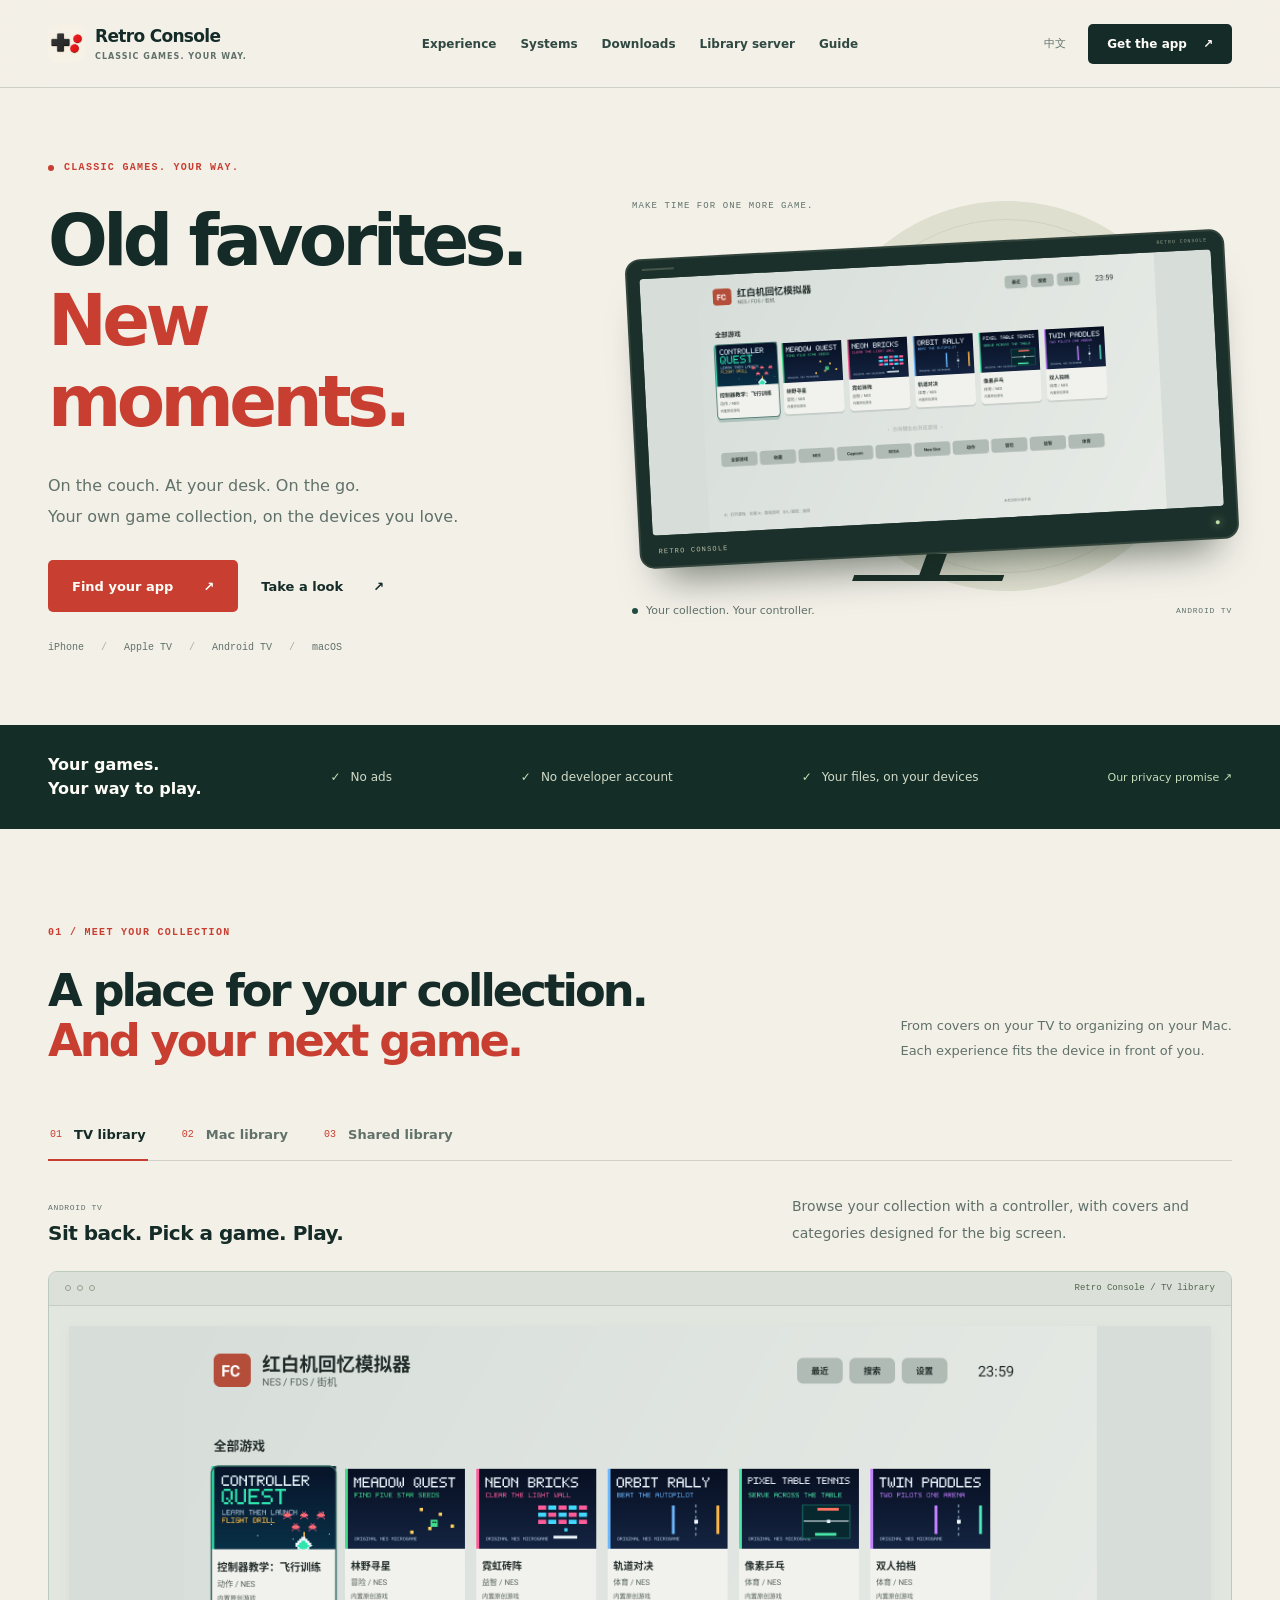
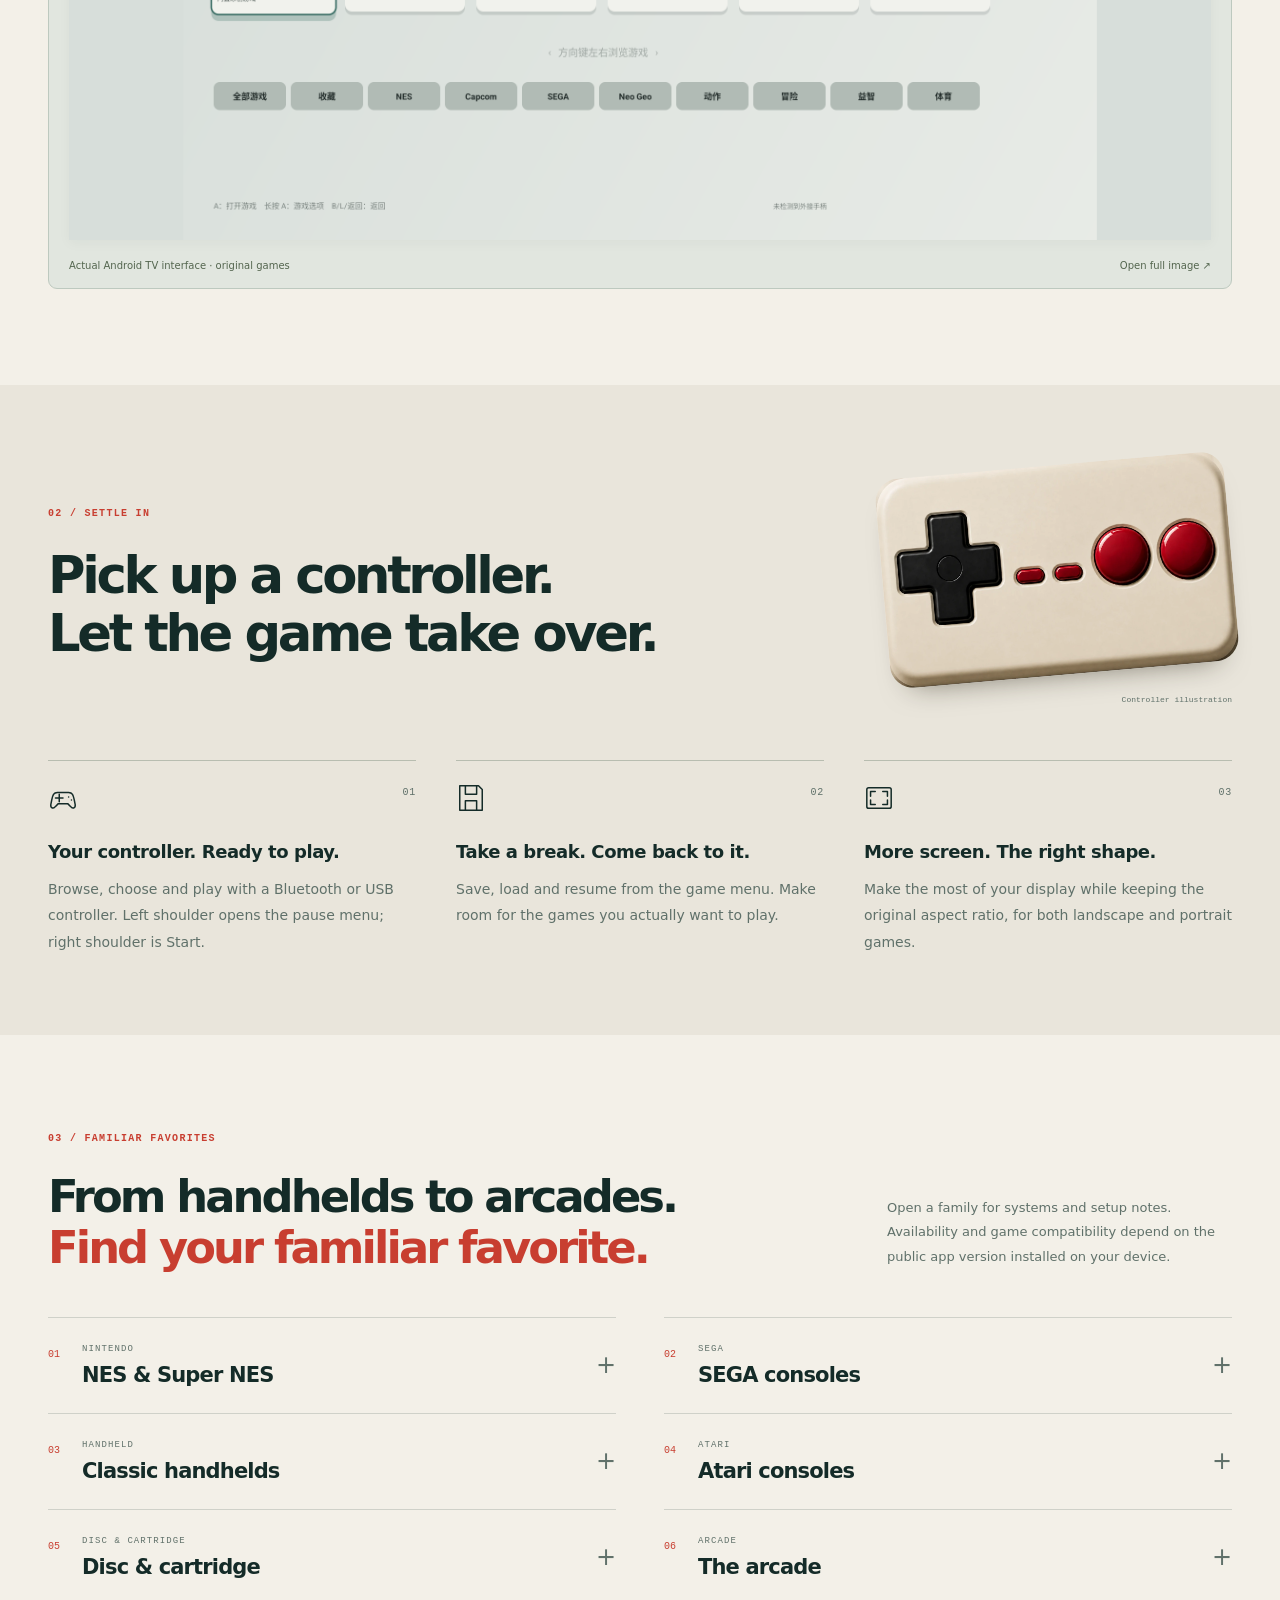
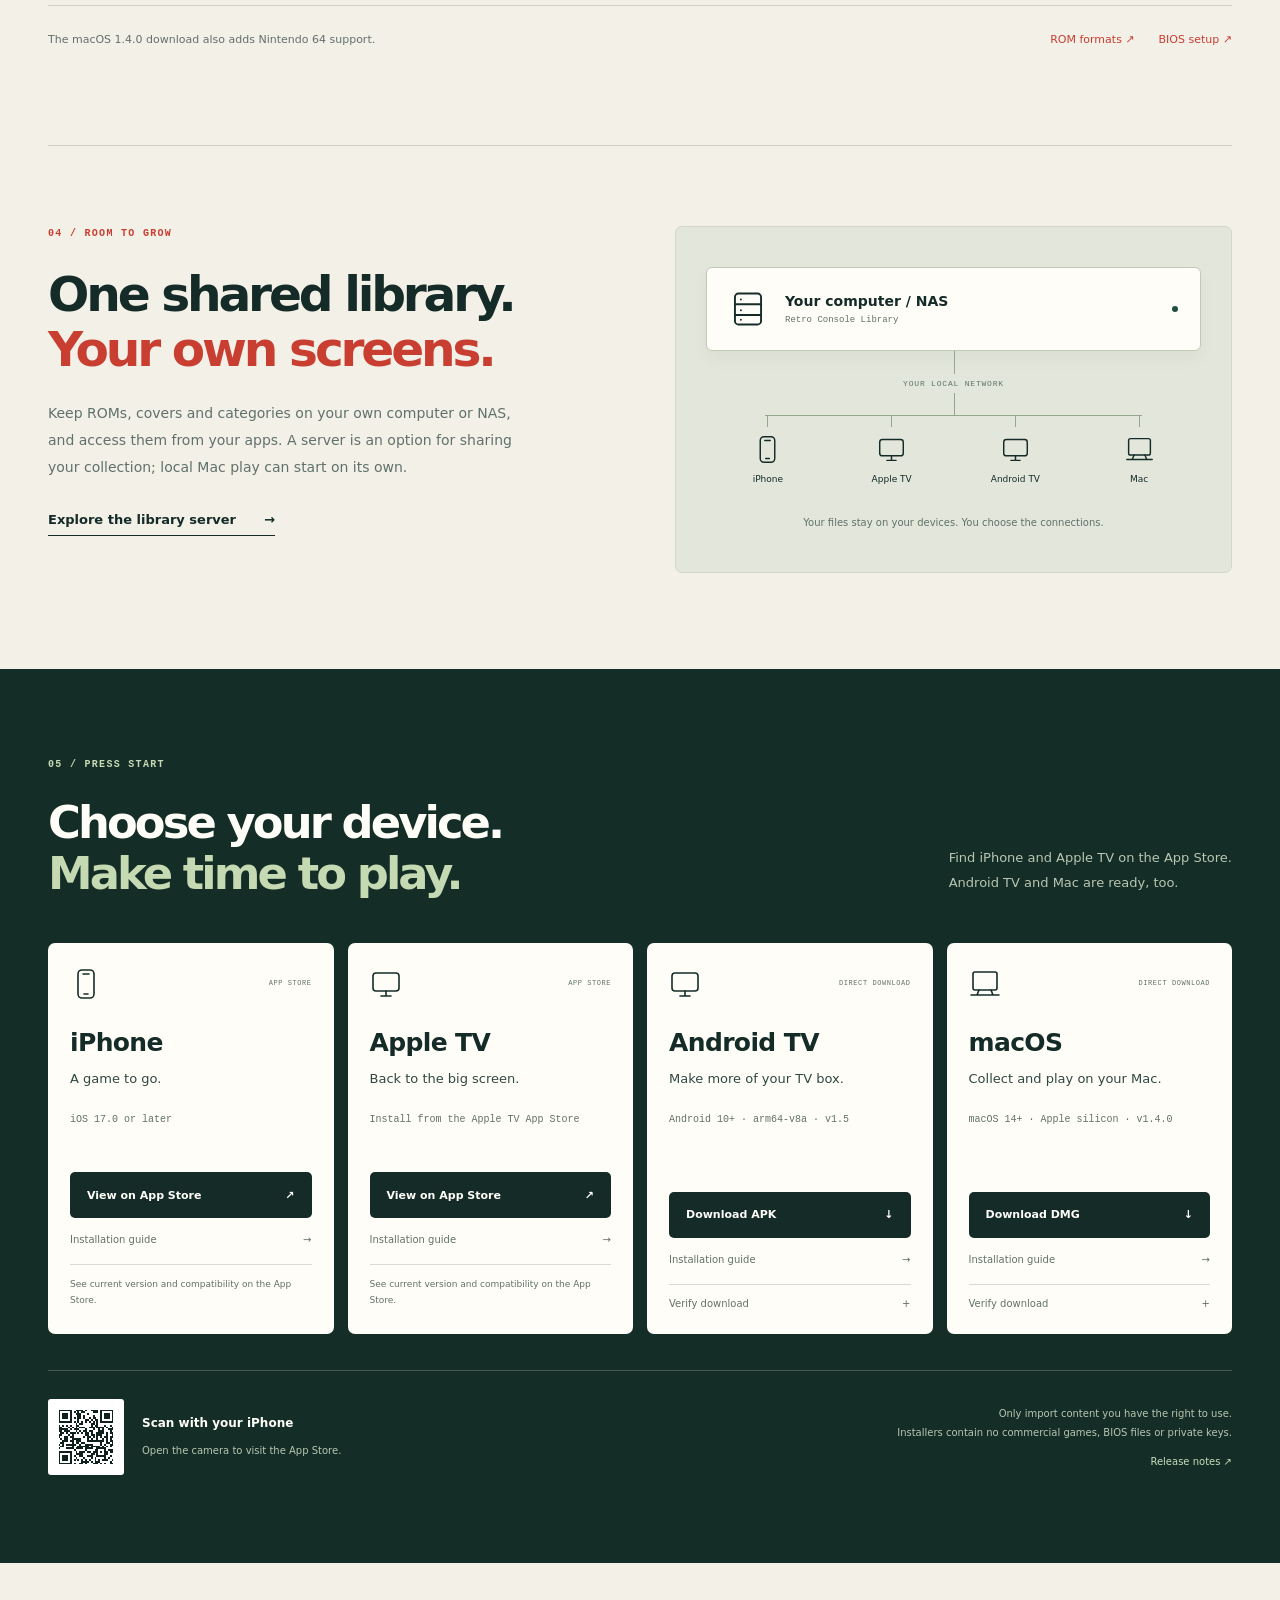
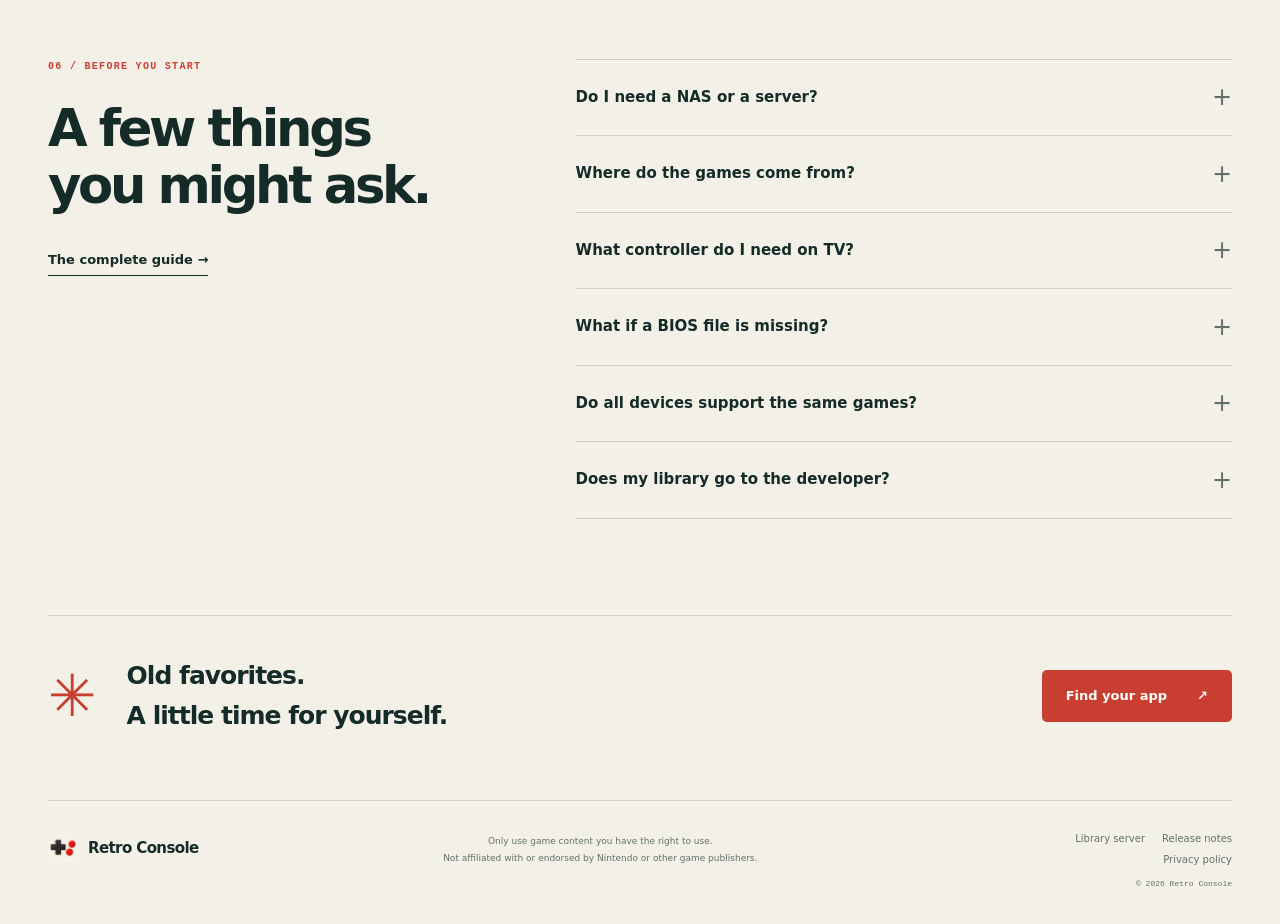
==== commit 32ce227b: "site: publish from the source tree" ====
--- a/index.html
+++ b/index.html
@@ -261,7 +261,7 @@
 </div>
 <h3>Android TV</h3>
 <p class="app-description">给电视盒子添一份乐趣。</p>
-<p class="app-requirements">Android 7.0+ · arm64-v8a · v1.3</p><a class="button button-dark" href="downloads/FCEmulator-AndroidTV-1.3-arm64-v8a.apk" download>下载 APK<span aria-hidden="true">↓</span></a><a class="app-guide" href="install.html#clients">安装与使用指南 <span aria-hidden="true">→</span></a>
+<p class="app-requirements">Android 10+ · arm64-v8a · v1.5</p><a class="button button-dark" href="downloads/FCEmulator-AndroidTV-1.5-arm64-v8a.apk" download>下载 APK<span aria-hidden="true">↓</span></a><a class="app-guide" href="install.html#clients">安装与使用指南 <span aria-hidden="true">→</span></a>
 <details class="download-integrity">
 <summary>文件校验<span aria-hidden="true">+</span>
 </summary>
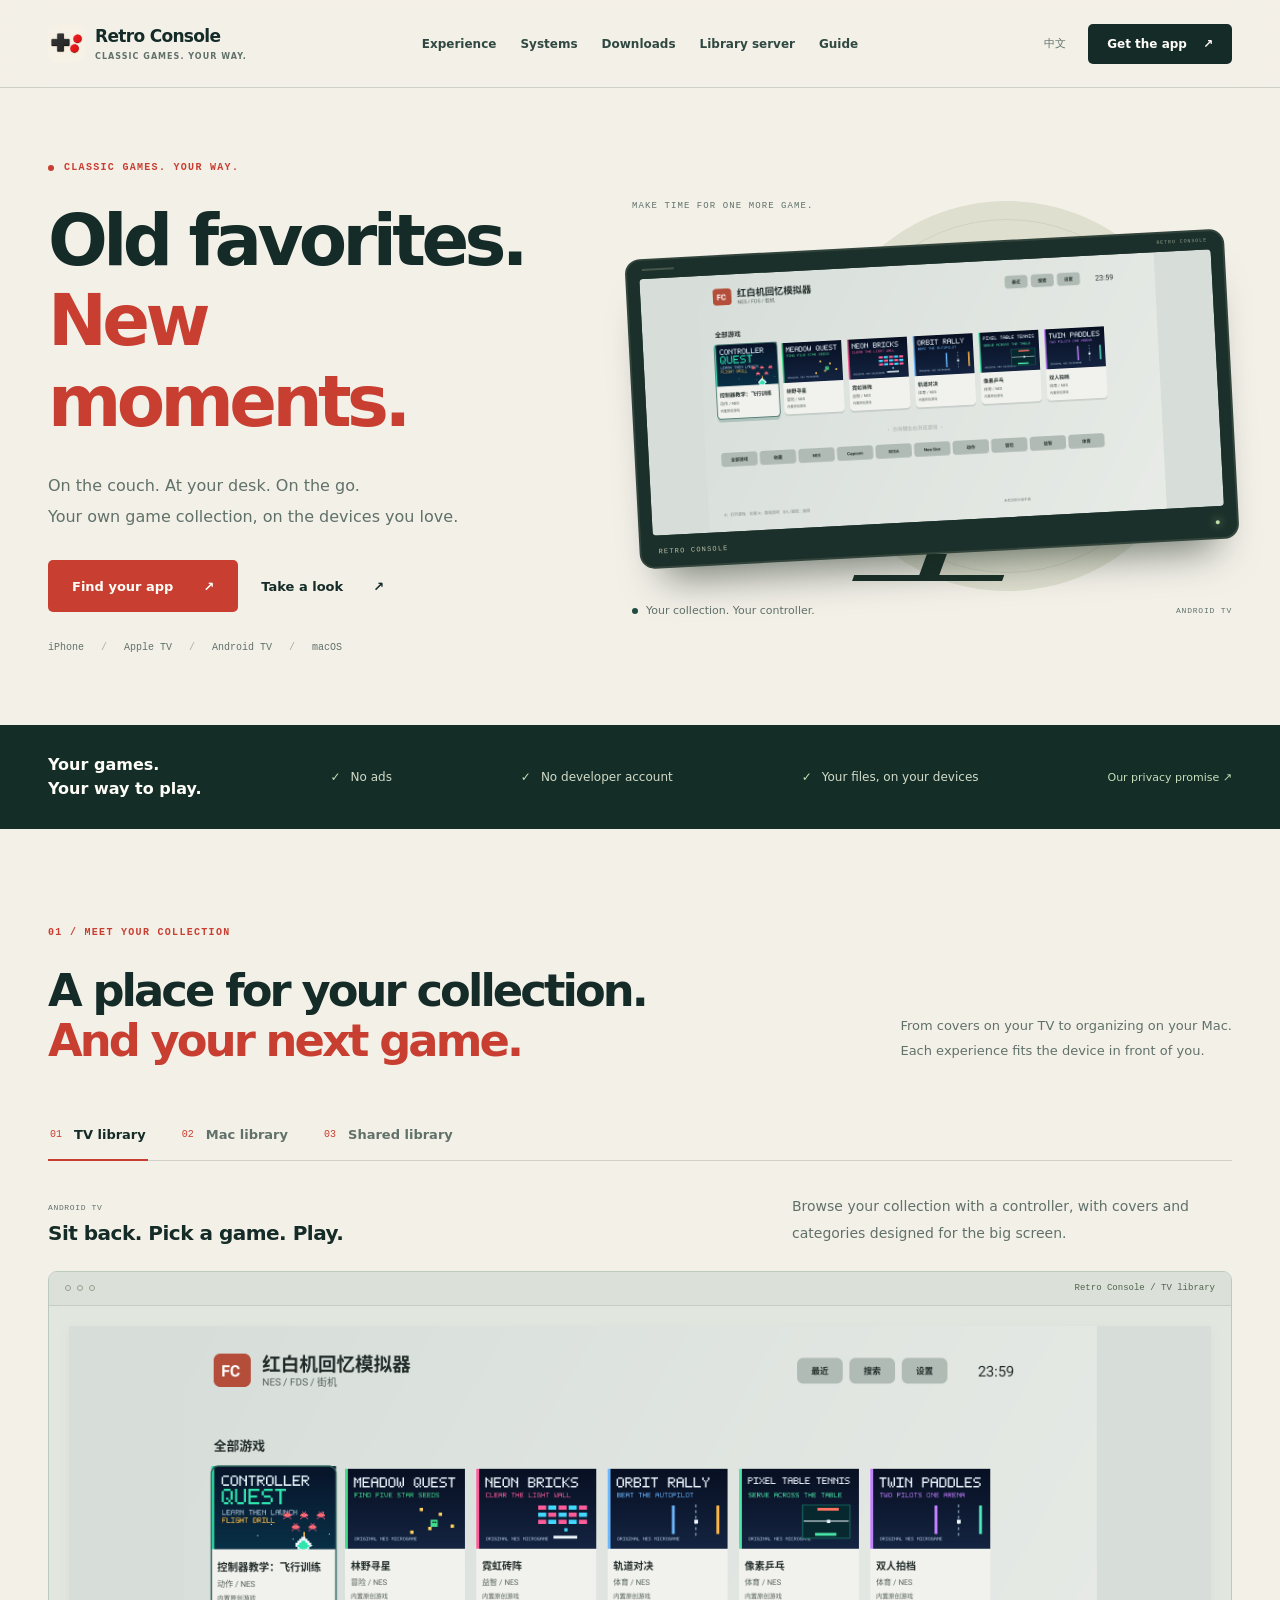
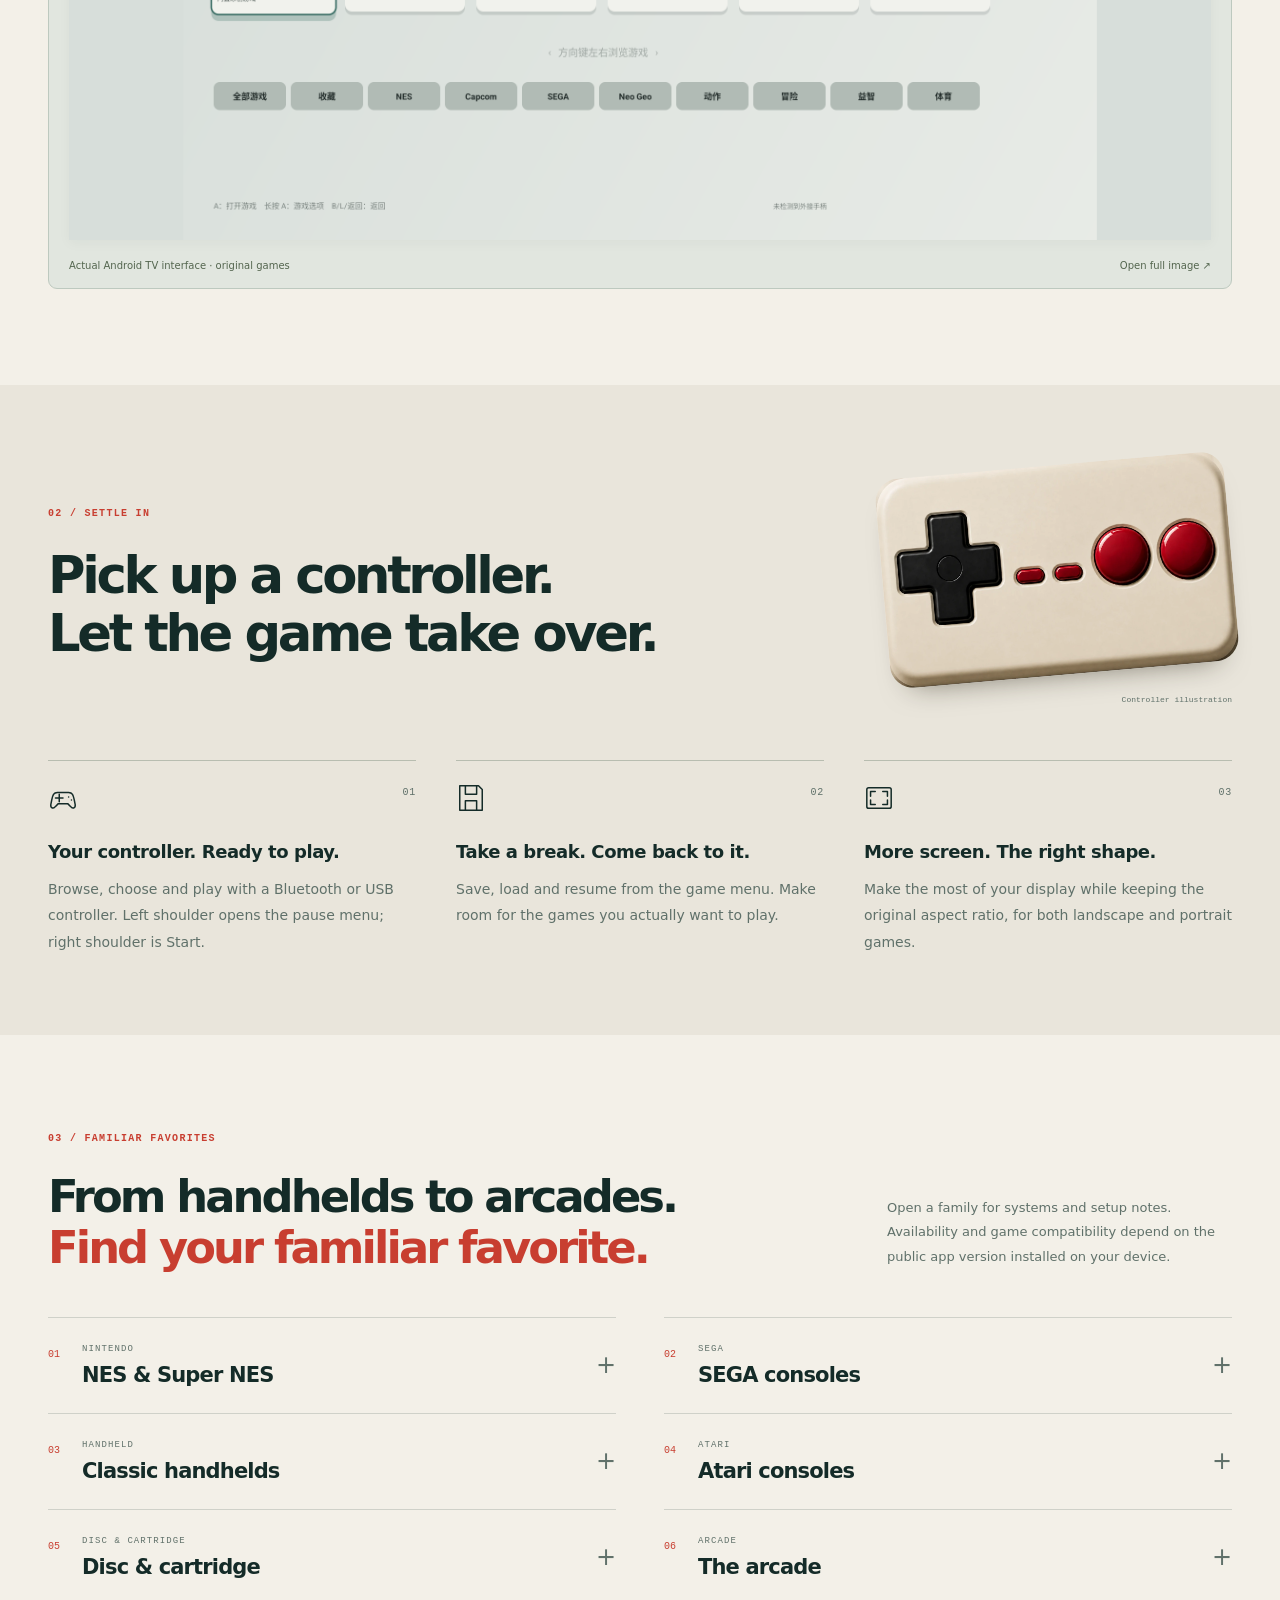
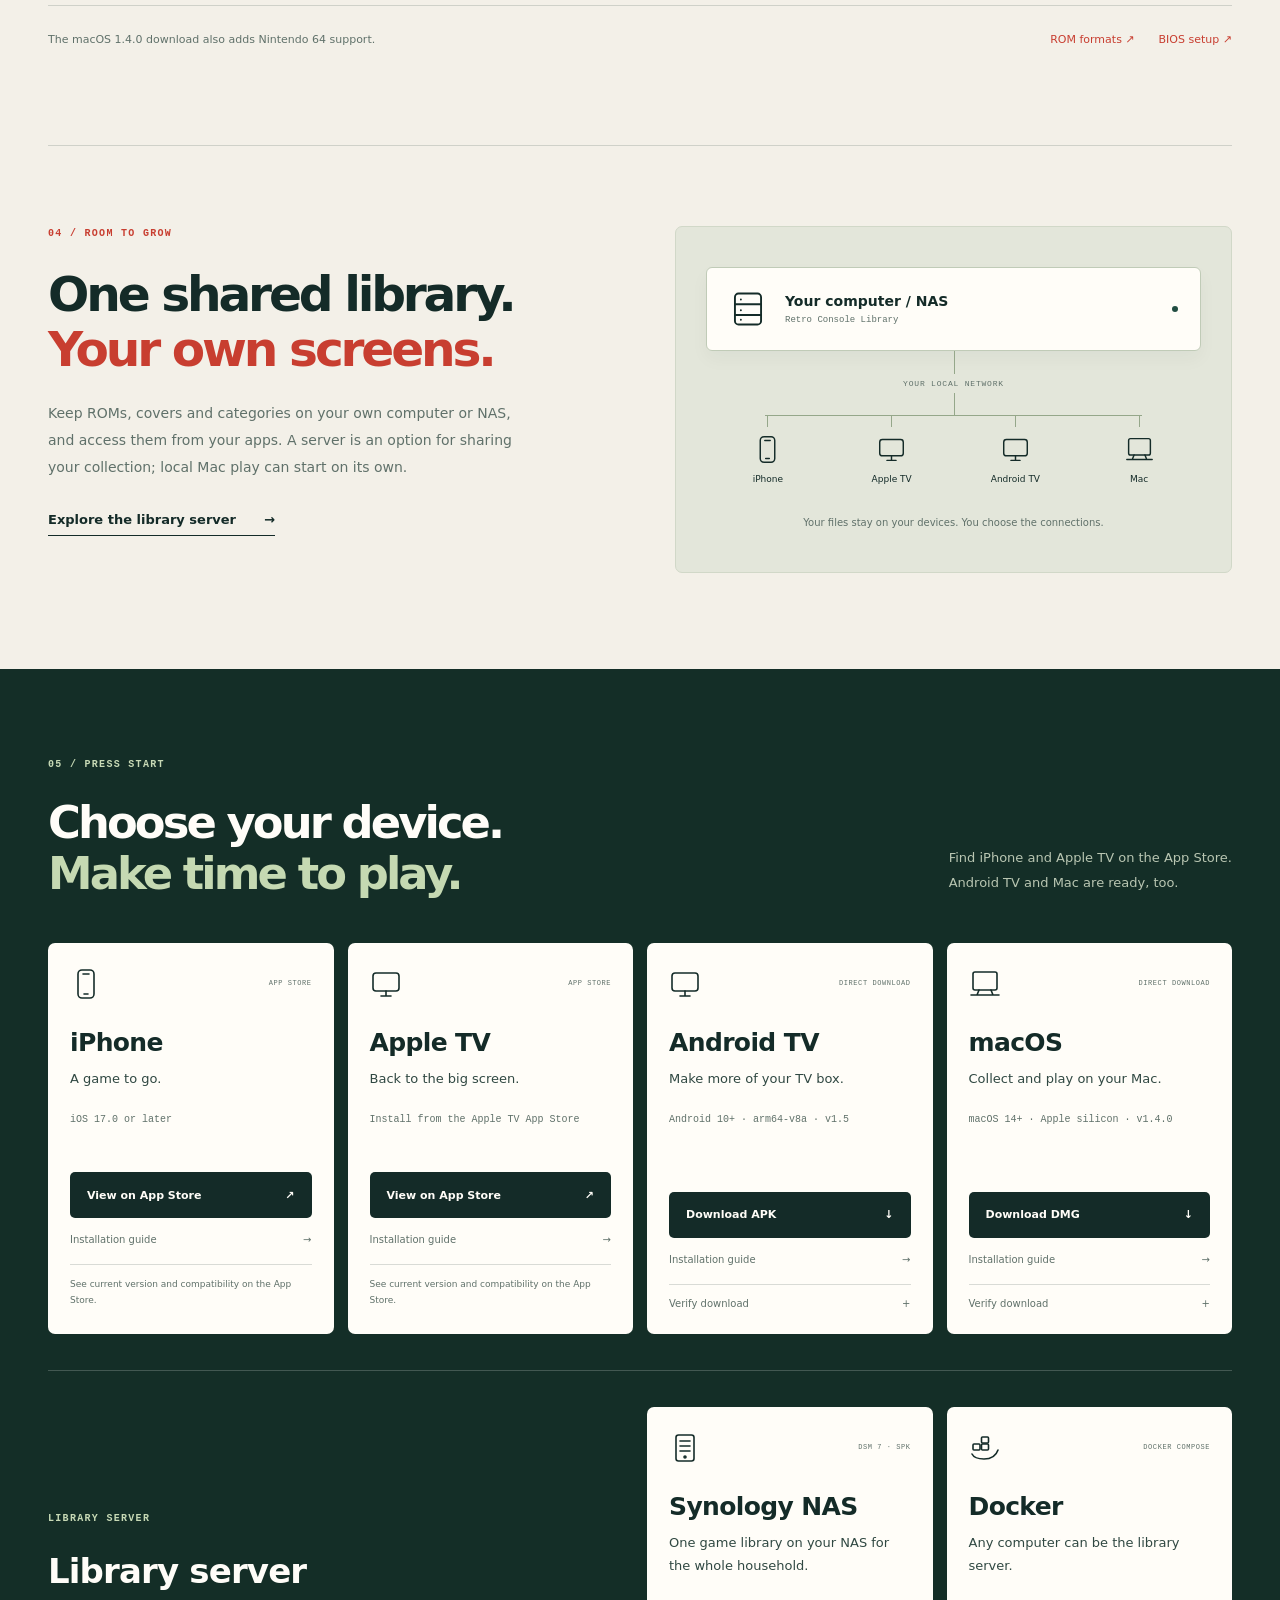
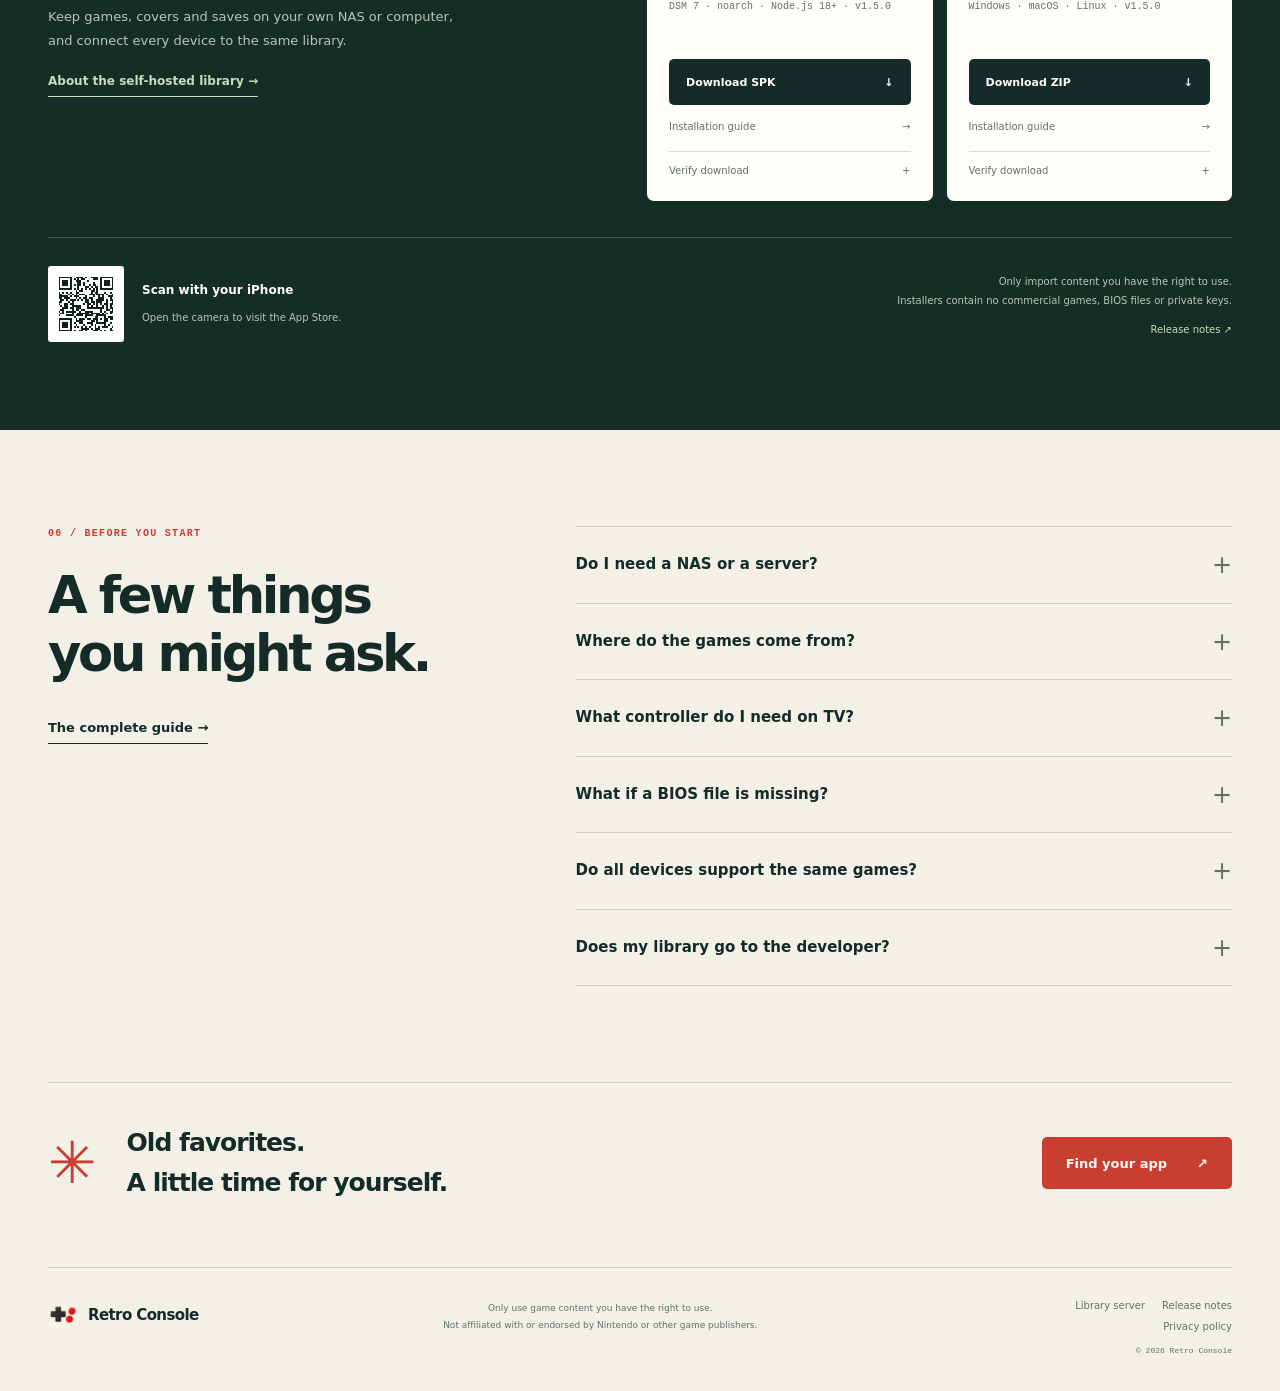
==== commit 6949d5bd: "site: publish from the source tree" ====
--- a/index.html
+++ b/index.html
@@ -18,7 +18,7 @@
   <link rel="icon" type="image/png" sizes="32x32" href="assets/favicon-32.png">
 <link rel="apple-touch-icon" sizes="180x180" href="assets/apple-touch-icon.png">
   <script src="language.js?v=7c945b831b"></script>
-<link rel="stylesheet" href="styles.css?v=e05a5e8672">
+<link rel="stylesheet" href="styles.css?v=ae82582086">
 <script src="script.js?v=56313321a7" defer></script>
 </head>
 <body class="home-page" id="top">
@@ -265,7 +265,7 @@
 <details class="download-integrity">
 <summary>文件校验<span aria-hidden="true">+</span>
 </summary>
-<div><span class="micro-label">SHA-256</span><code id="sha-android">75126a398ce3aa5b2091d1d0aa57c92d548850984d8ba7ec31d43fec1c5409c9</code><button type="button" class="copy-button" data-copy="sha-android" data-copied-label="已复制" data-copy-error-label="请选中校验值复制">复制校验值</button>
+<div><span class="micro-label">SHA-256</span><code id="sha-android">0d13447eb4d6cd1fd2a7dafd75a3038c4938079c0d1471288e7ef276b3d0c64b</code><button type="button" class="copy-button" data-copy="sha-android" data-copied-label="已复制" data-copy-error-label="请选中校验值复制">复制校验值</button>
 </div>
 </details>
 </article>
@@ -283,6 +283,39 @@
 </details>
 </article>
 </div>
+<div class="server-downloads" id="download-server">
+<div class="server-downloads-heading">
+<p class="eyebrow">LIBRARY SERVER</p>
+<h3>资料库服务器</h3>
+<p>把游戏、封面和存档放在自己的 NAS 或电脑上，所有设备连同一个资料库。</p><a class="text-link" href="server.html">了解自建资料库 →</a>
+</div>
+<article class="app-card" id="download-synology">
+<div class="app-card-top"><span class="device-icon"><svg viewBox="0 0 32 32" fill="none" stroke="currentColor" stroke-width="1.6" stroke-linecap="round" stroke-linejoin="round" aria-hidden="true"><rect x="7" y="3" width="18" height="26" rx="2.5"/><path d="M11 9h10M11 14h10M11 19h10"/><circle cx="16" cy="25" r="1"/></svg></span><span class="micro-label">DSM 7 · SPK</span>
+</div>
+<h3>群晖 NAS</h3>
+<p class="app-description">放在 NAS 上，全家共用一个游戏库。</p>
+<p class="app-requirements">DSM 7 · noarch · Node.js 18+ · v1.5.0</p><a class="button button-dark" href="downloads/FCEmulatorLibrary-1.5.0-18f01ed7.spk" download>下载 SPK<span aria-hidden="true">↓</span></a><a class="app-guide" href="install.html#synology">安装与使用指南 <span aria-hidden="true">→</span></a>
+<details class="download-integrity">
+<summary>文件校验<span aria-hidden="true">+</span>
+</summary>
+<div><span class="micro-label">SHA-256</span><code id="sha-synology">18f01ed7cf59ab95e7e4ea79da98df512f005b86605f413c5fbc56c5e8b8f501</code><button type="button" class="copy-button" data-copy="sha-synology" data-copied-label="已复制" data-copy-error-label="请选中校验值复制">复制校验值</button>
+</div>
+</details>
+</article>
+<article class="app-card" id="download-docker">
+<div class="app-card-top"><span class="device-icon"><svg viewBox="0 0 32 32" fill="none" stroke="currentColor" stroke-width="1.6" stroke-linecap="round" stroke-linejoin="round" aria-hidden="true"><rect x="4" y="12" width="7" height="6" rx="1"/><rect x="12.5" y="12" width="7" height="6" rx="1"/><rect x="12.5" y="5" width="7" height="6" rx="1"/><path d="M3 22c2 4 7 5 12 5 7 0 12-3 14-9"/></svg></span><span class="micro-label">DOCKER COMPOSE</span>
+</div>
+<h3>Docker</h3>
+<p class="app-description">普通电脑也能当资料库服务器。</p>
+<p class="app-requirements">Windows · macOS · Linux · v1.5.0</p><a class="button button-dark" href="downloads/FCEmulatorLibrary-Docker-1.5.0-09fbf9f6.zip" download>下载 ZIP<span aria-hidden="true">↓</span></a><a class="app-guide" href="install.html#computer">安装与使用指南 <span aria-hidden="true">→</span></a>
+<details class="download-integrity">
+<summary>文件校验<span aria-hidden="true">+</span>
+</summary>
+<div><span class="micro-label">SHA-256</span><code id="sha-docker">09fbf9f6b8cdd11ac69dc5a7dd8ed263165b66c5041de94f85e994cb39f82b52</code><button type="button" class="copy-button" data-copy="sha-docker" data-copied-label="已复制" data-copy-error-label="请选中校验值复制">复制校验值</button>
+</div>
+</details>
+</article>
+</div>
 <div class="download-bottom"><a class="qr-download" href="https://apps.apple.com/app/id6806745032" target="_blank" rel="noopener"><img src="assets/app-store-qr.svg" alt="扫描二维码，在 App Store 打开 Retro Console" width="96" height="96" loading="lazy"><span><strong>用 iPhone 扫码下载</strong><small>相机扫一扫，直接前往 App Store。</small></span></a>
 <div>
 <p>请只导入你有权使用的游戏内容。<br>安装包不包含商业游戏、BIOS 或私有密钥。</p><a href="changelog.html">查看版本更新 ↗</a>
--- a/styles.css
+++ b/styles.css
@@ -189,6 +189,11 @@
 .download-bottom>div{max-width:450px;text-align:right}
 .download-bottom>div>p{font-size:10px;color:#b9c6b2;line-height:1.9;margin-bottom:8px}
 .download-bottom>div>a{font-size:10px;color:var(--mint)}
+.server-downloads{display:grid;grid-template-columns:repeat(4,minmax(0,1fr));gap:14px;border-top:1px solid var(--line-light);margin-top:36px;padding-top:36px}
+.server-downloads-heading{grid-column:span 2;align-self:center;padding-right:48px}
+.server-downloads-heading h3{font-size:34px;line-height:1.15;margin:10px 0 14px;color:var(--white)}
+.server-downloads-heading>p:not(.eyebrow){font-size:13px;line-height:1.8;color:#b9c6b2;max-width:420px;margin-bottom:14px}
+.server-downloads-heading .text-link{color:var(--mint);font-size:12px}
 .home-faq{display:grid;grid-template-columns:.8fr 1.2fr;gap:90px;padding-block:96px}
 .home-faq h2{font-size:clamp(38px,4vw,55px)}
 .home-faq .text-link{margin-top:30px}
@@ -355,6 +360,8 @@
 .intro-band-inner>span{font-size:11px}
 .intro-band p{font-size:14px}
 .app-grid{grid-template-columns:repeat(2,minmax(0,1fr))}
+.server-downloads{grid-template-columns:repeat(2,minmax(0,1fr))}
+.server-downloads-heading{grid-column:1/-1;padding-right:0;margin-bottom:8px}
 .app-card{padding:28px}
 .app-card-top>.micro-label{font-size:8px}
 .app-description{font-size:13px}
@@ -526,6 +533,8 @@
 .library-diagram>p{font-size:9px;margin-top:24px}
 .home-download{padding-block:54px}
 .app-grid{grid-template-columns:1fr;gap:16px}
+.server-downloads{grid-template-columns:1fr;gap:16px;margin-top:28px;padding-top:28px}
+.server-downloads-heading h3{font-size:28px}
 .app-card{padding:24px;display:grid;grid-template-columns:1fr auto;column-gap:12px}
 .app-card-top{grid-column:1/-1;margin-bottom:20px}
 .app-card-top>.micro-label{font-size:8px}
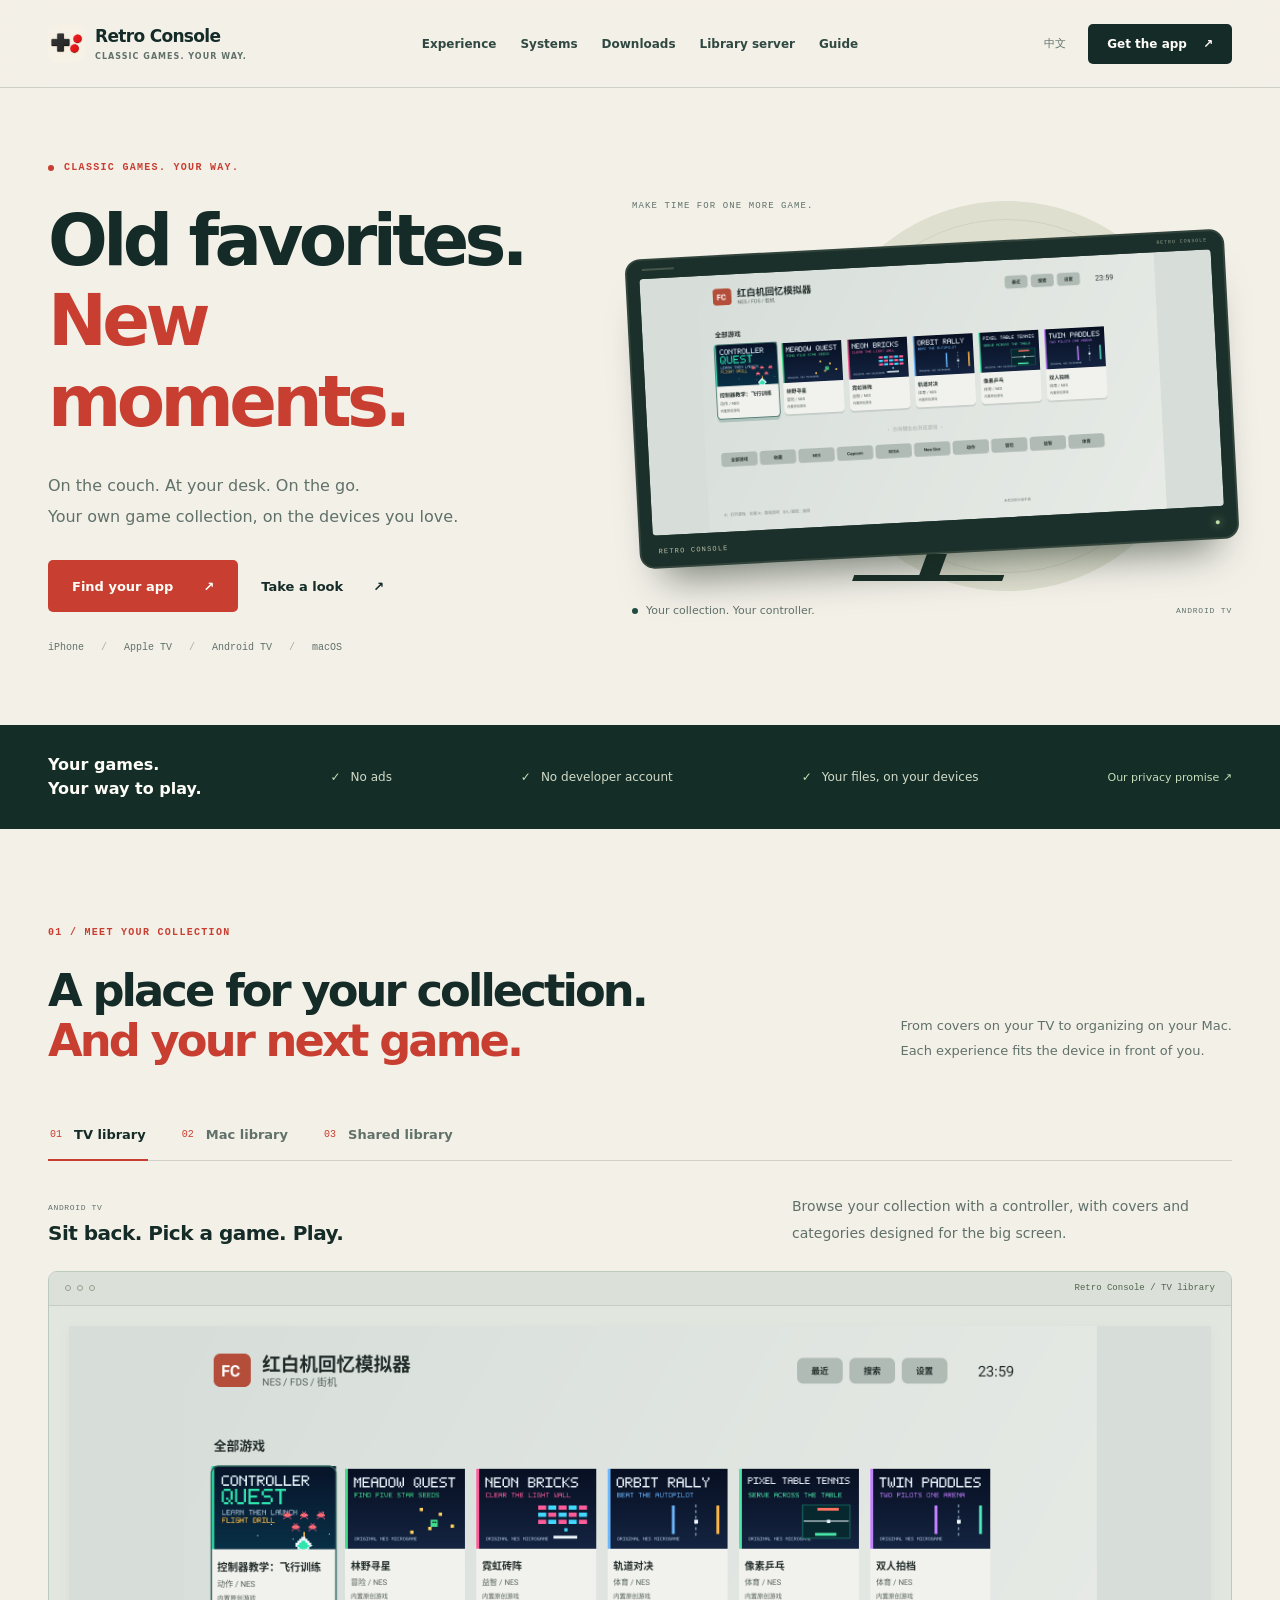
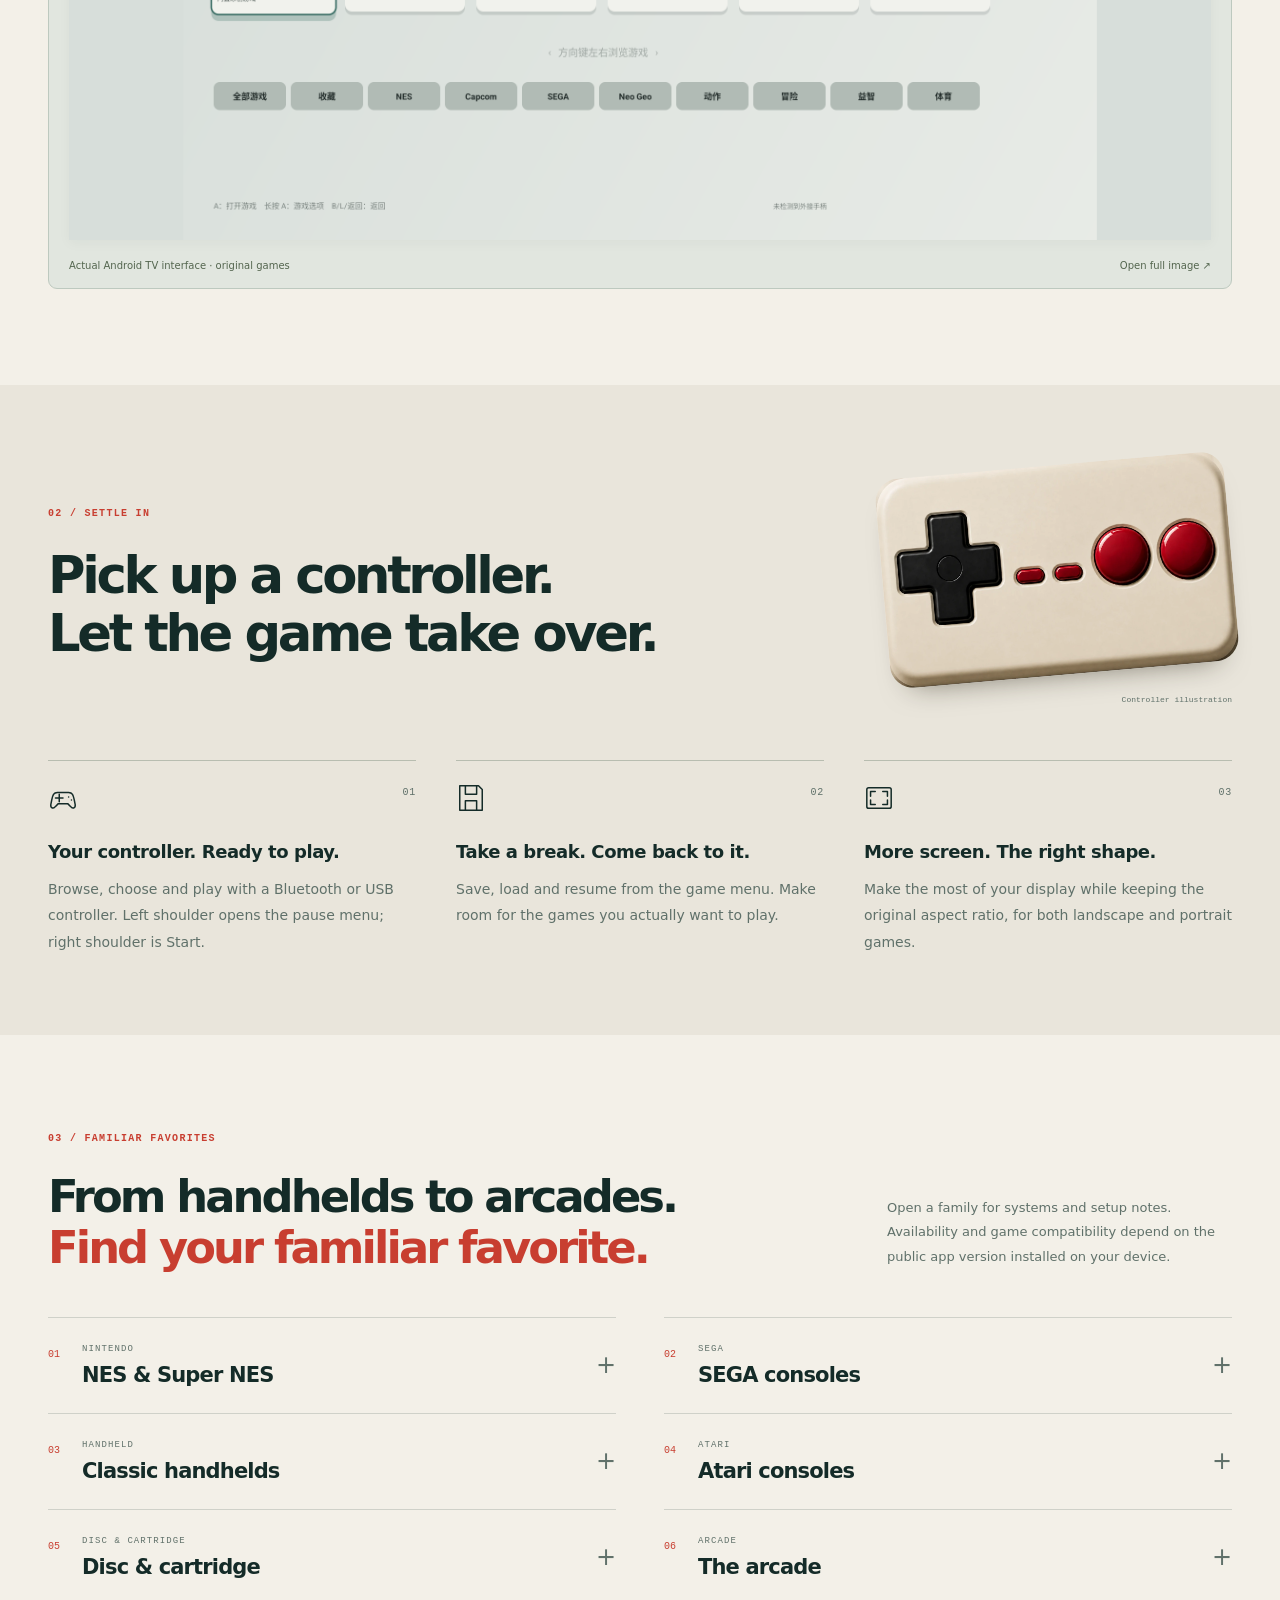
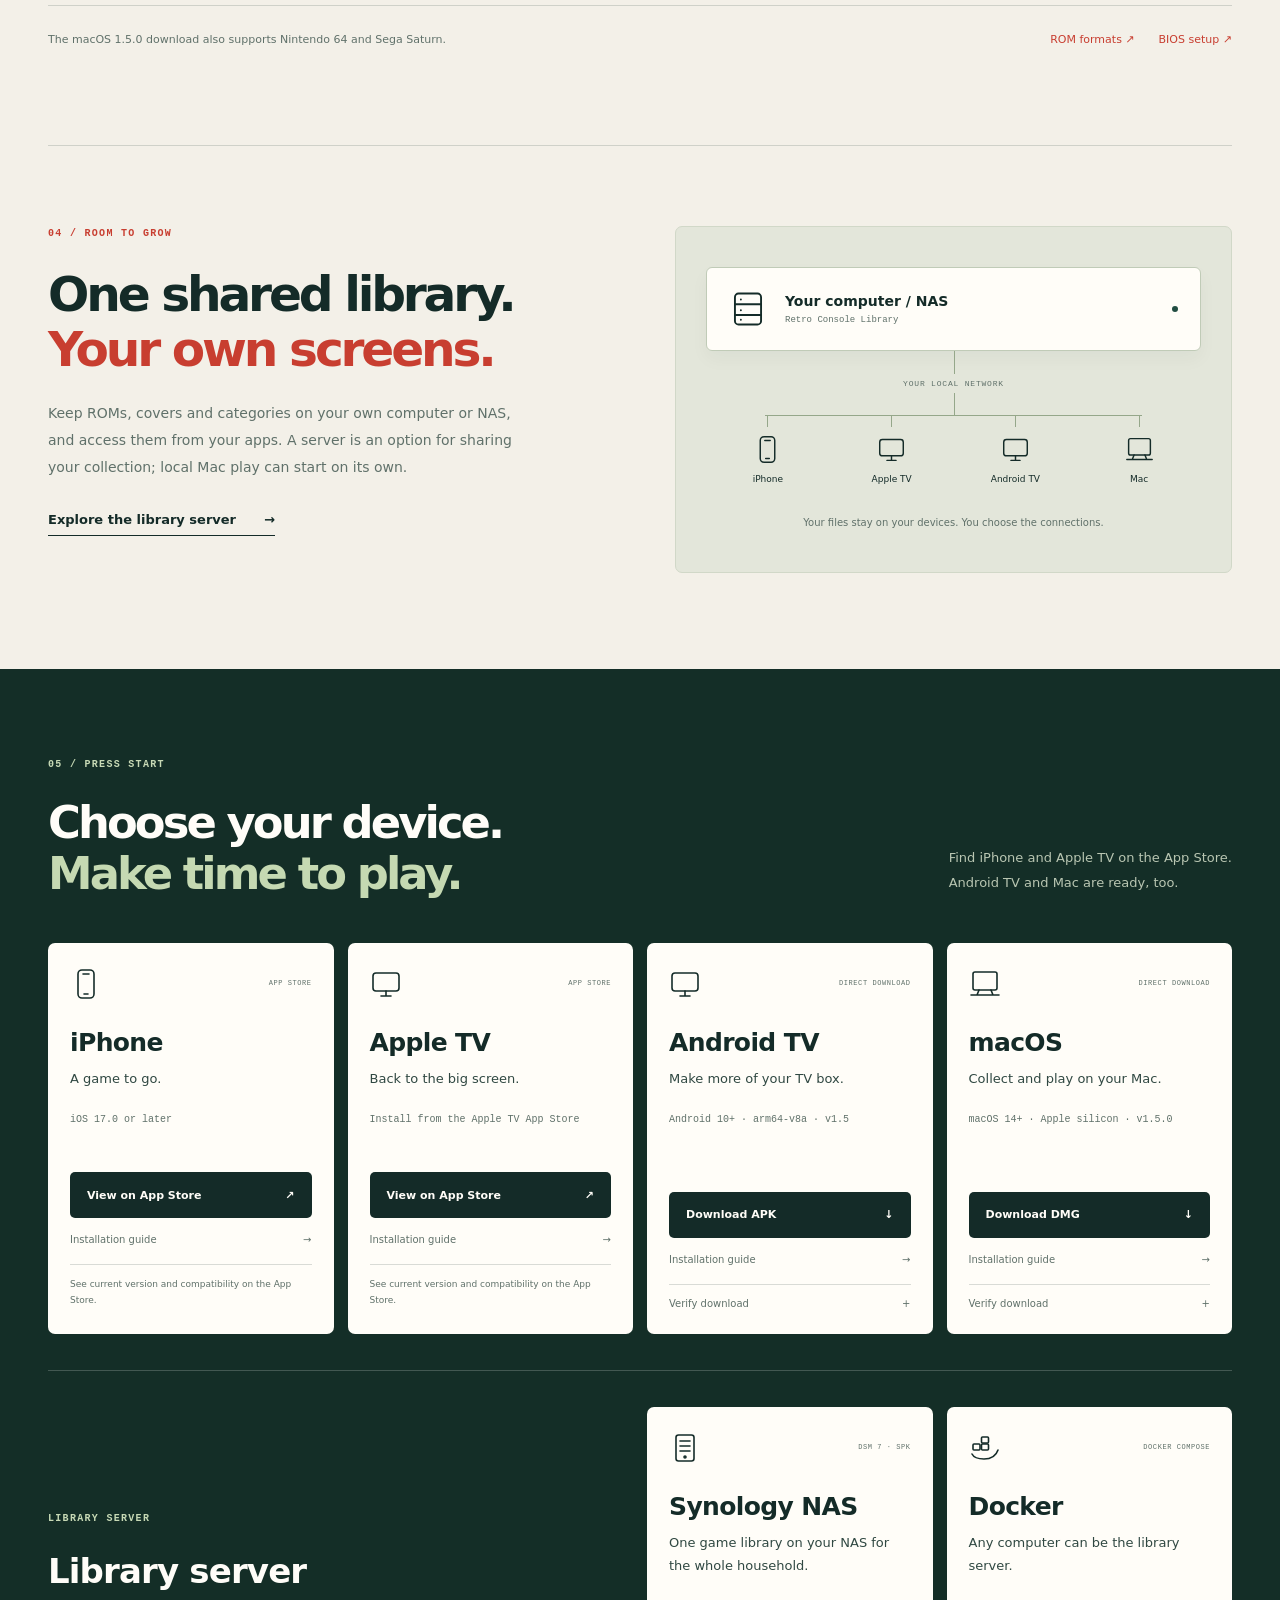
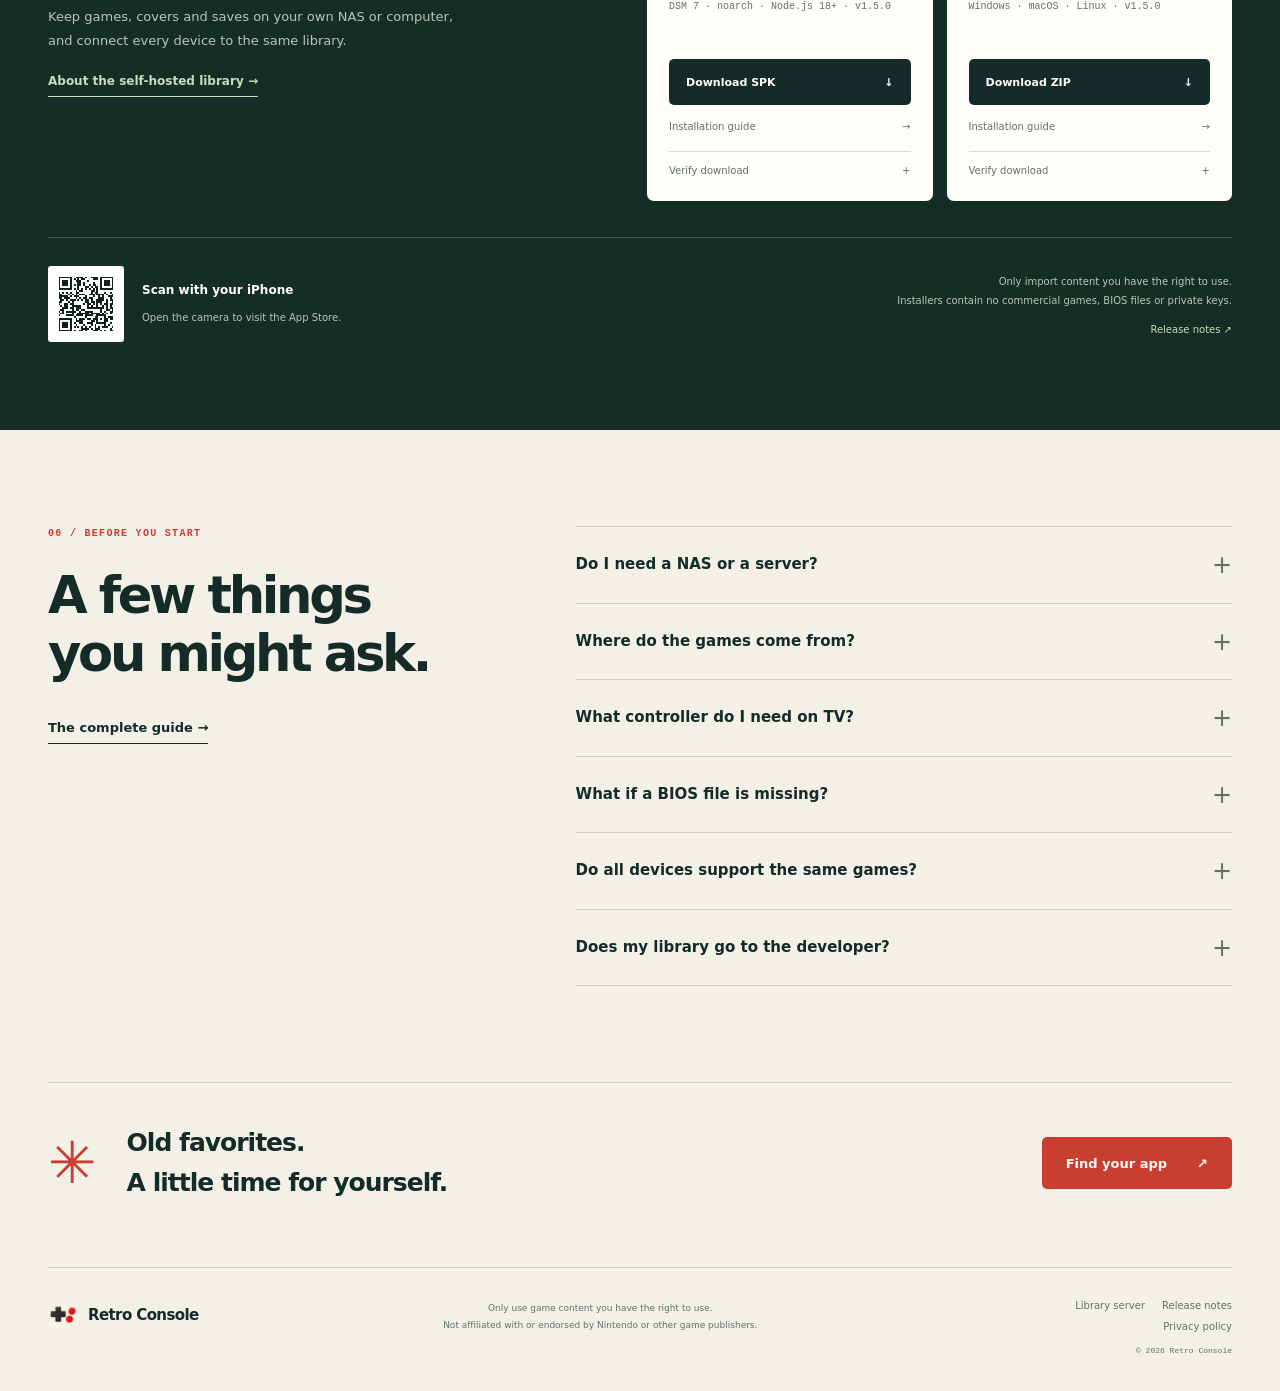
==== commit b5d995da: "site: publish from the source tree" ====
--- a/index.html
+++ b/index.html
@@ -197,7 +197,7 @@
 </details>
 </div>
 <div class="systems-footnote">
-<p>macOS 1.4.0 下载版另新增 Nintendo 64 支持。</p>
+<p>macOS 1.5.0 下载版另支持 Nintendo 64 与世嘉土星（Sega Saturn）。</p>
 <div><a href="install.html#rom-formats">ROM 格式说明 ↗</a><a href="install.html#bios">BIOS 准备方法 ↗</a>
 </div>
 </div>
@@ -274,11 +274,11 @@
 </div>
 <h3>macOS</h3>
 <p class="app-description">在桌面，整理也游玩。</p>
-<p class="app-requirements">macOS 14+ · Apple silicon · v1.4.0</p><a class="button button-dark" href="downloads/FCEmulator-macOS-1.4.0-42b92468.dmg" download>下载 DMG<span aria-hidden="true">↓</span></a><a class="app-guide" href="install.html#macos">安装与使用指南 <span aria-hidden="true">→</span></a>
+<p class="app-requirements">macOS 14+ · Apple silicon · v1.5.0</p><a class="button button-dark" href="downloads/FCEmulator-macOS-1.5.0-8181d4f0.dmg" download>下载 DMG<span aria-hidden="true">↓</span></a><a class="app-guide" href="install.html#macos">安装与使用指南 <span aria-hidden="true">→</span></a>
 <details class="download-integrity">
 <summary>文件校验<span aria-hidden="true">+</span>
 </summary>
-<div><span class="micro-label">SHA-256</span><code id="sha-macos">42b924685874fdf53ba4e0d4126a5dc6f64e63028ad6d3317785c41cc00863d7</code><button type="button" class="copy-button" data-copy="sha-macos" data-copied-label="已复制" data-copy-error-label="请选中校验值复制">复制校验值</button>
+<div><span class="micro-label">SHA-256</span><code id="sha-macos">8181d4f0ba00d3711068847b4e4832392de610dd695e19d79d659c07194e6142</code><button type="button" class="copy-button" data-copy="sha-macos" data-copied-label="已复制" data-copy-error-label="请选中校验值复制">复制校验值</button>
 </div>
 </details>
 </article>
@@ -361,7 +361,7 @@
 <summary>不同设备支持的游戏都一样吗？<span class="detail-plus" aria-hidden="true">+</span>
 </summary>
 <div>
-<p>不应把某一端的新增支持当作所有设备都已支持。系统范围和兼容性以各端公开版本为准；例如当前 macOS 1.4.0 下载版已加入 Nintendo 64。</p><a href="changelog.html">查看说明 ↗</a>
+<p>不应把某一端的新增支持当作所有设备都已支持。系统范围和兼容性以各端公开版本为准；例如当前 macOS 1.5.0 下载版已加入 Nintendo 64 与世嘉土星。</p><a href="changelog.html">查看说明 ↗</a>
 </div>
 </details>
 <details>
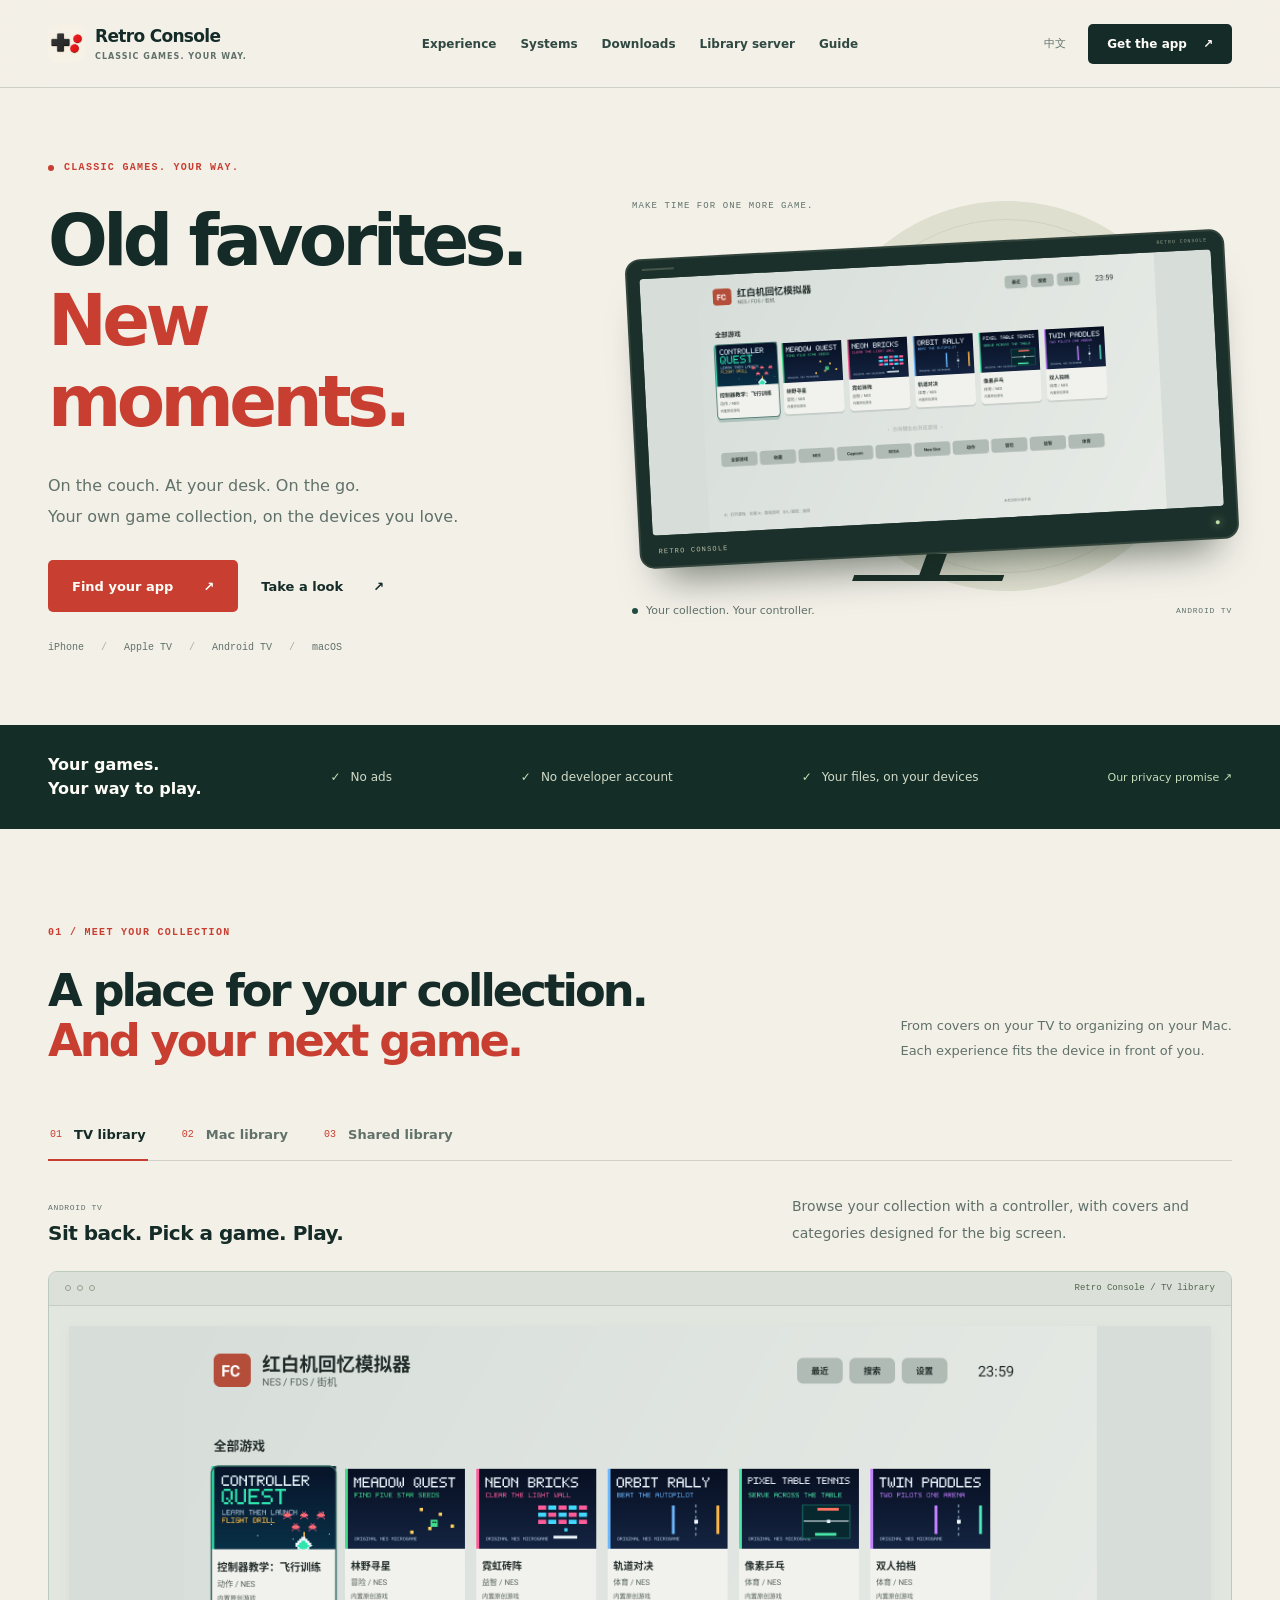
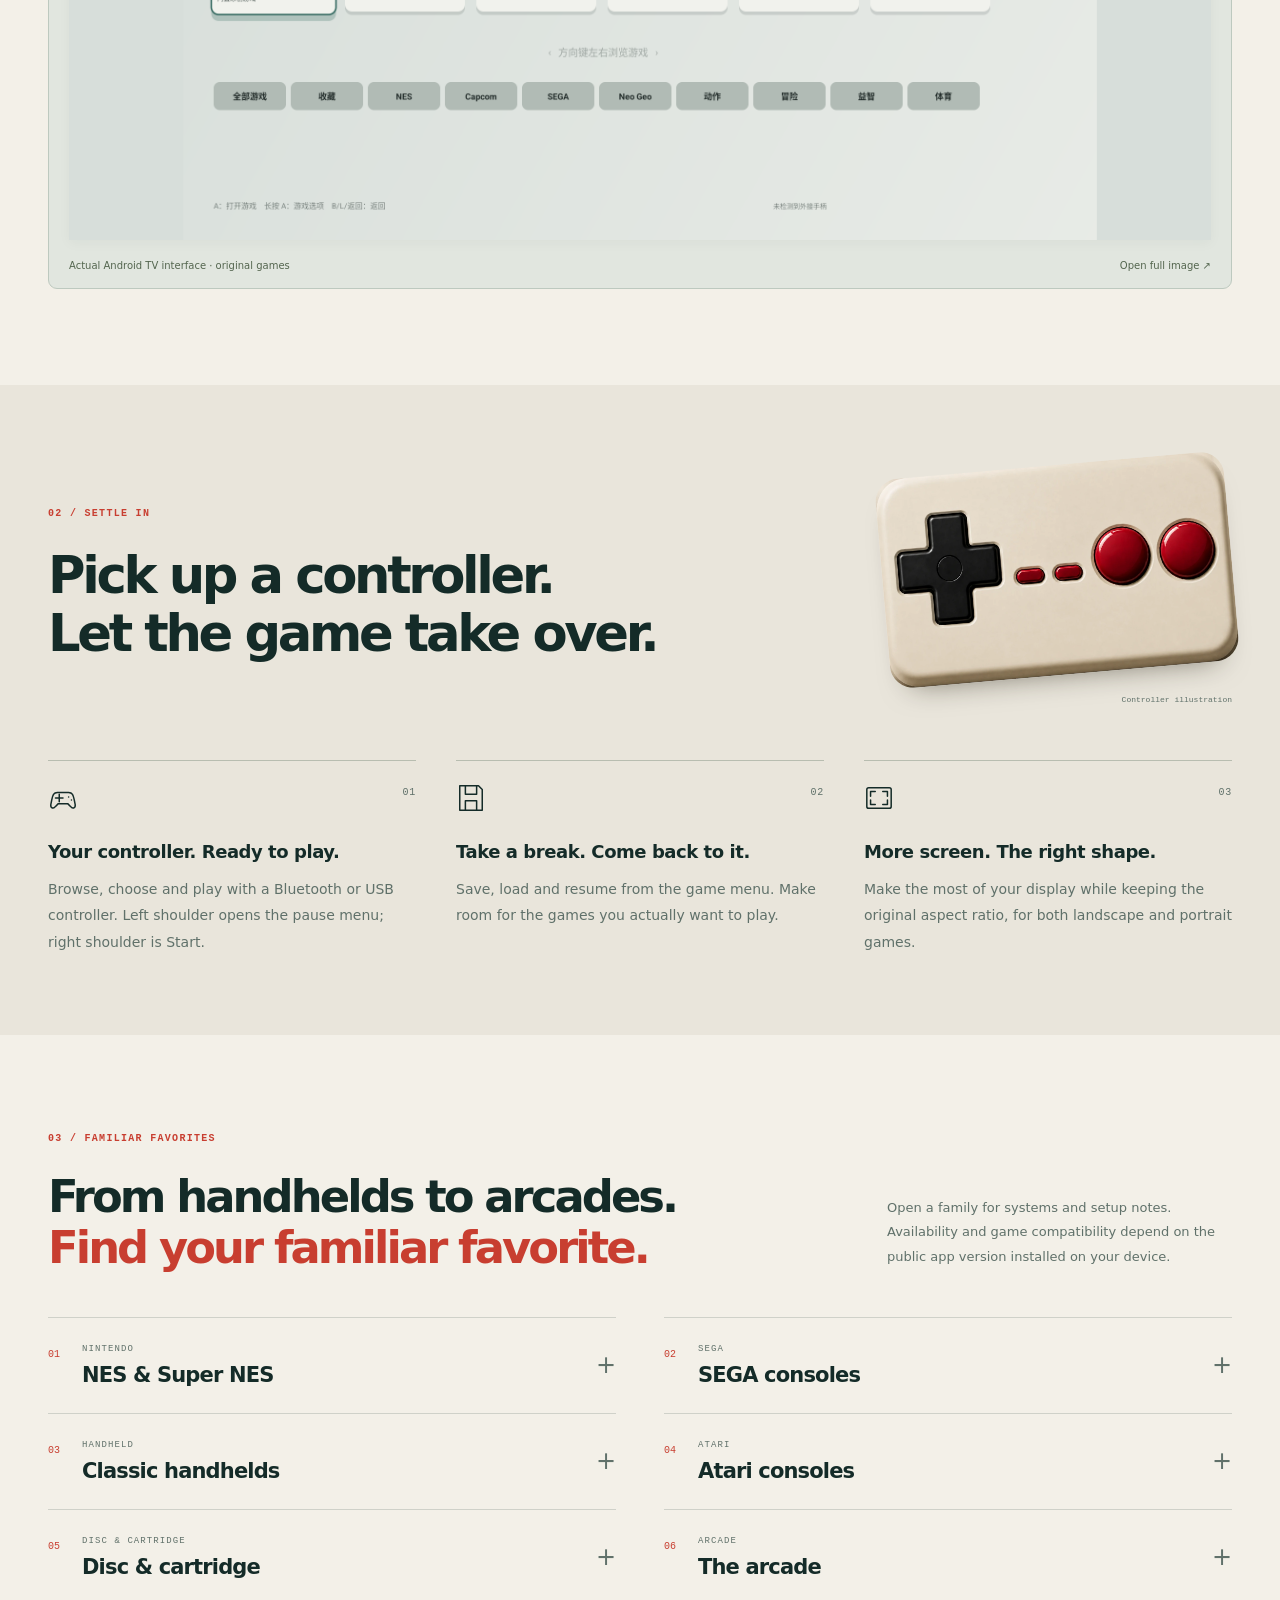
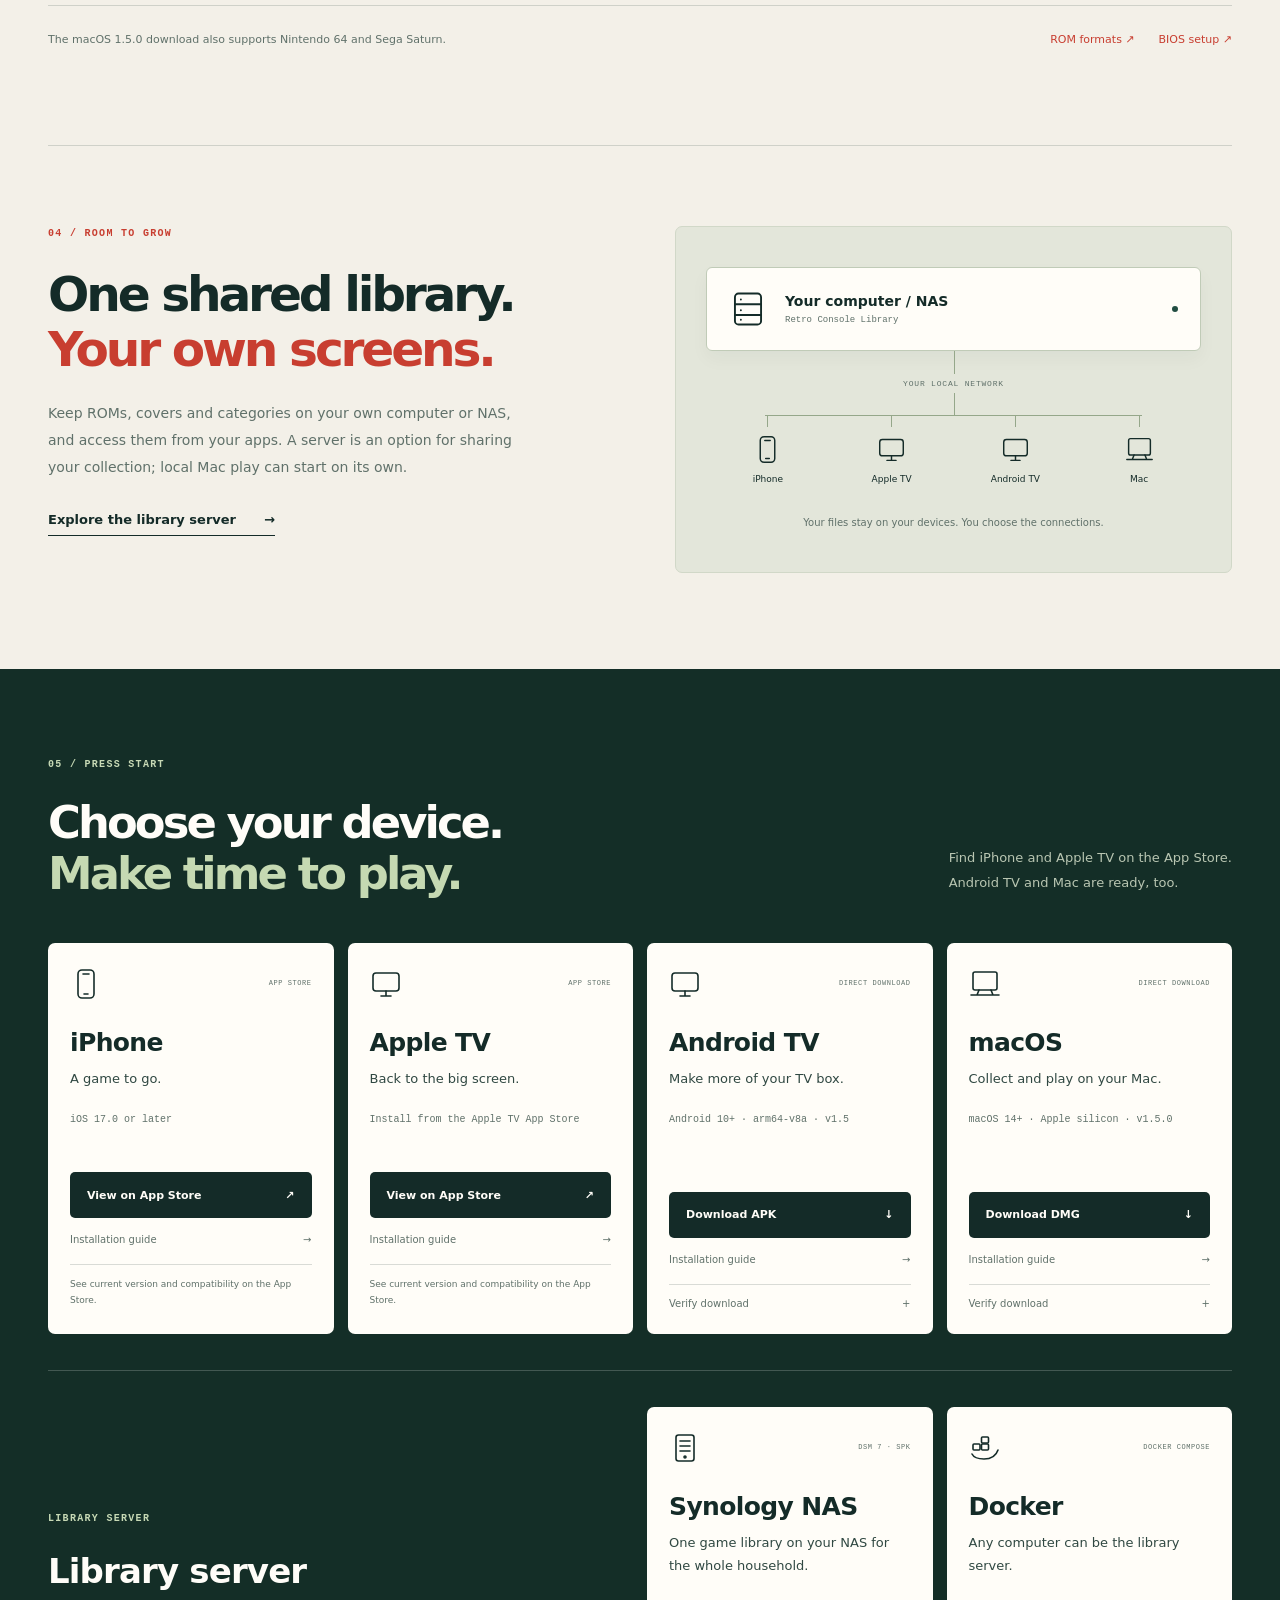
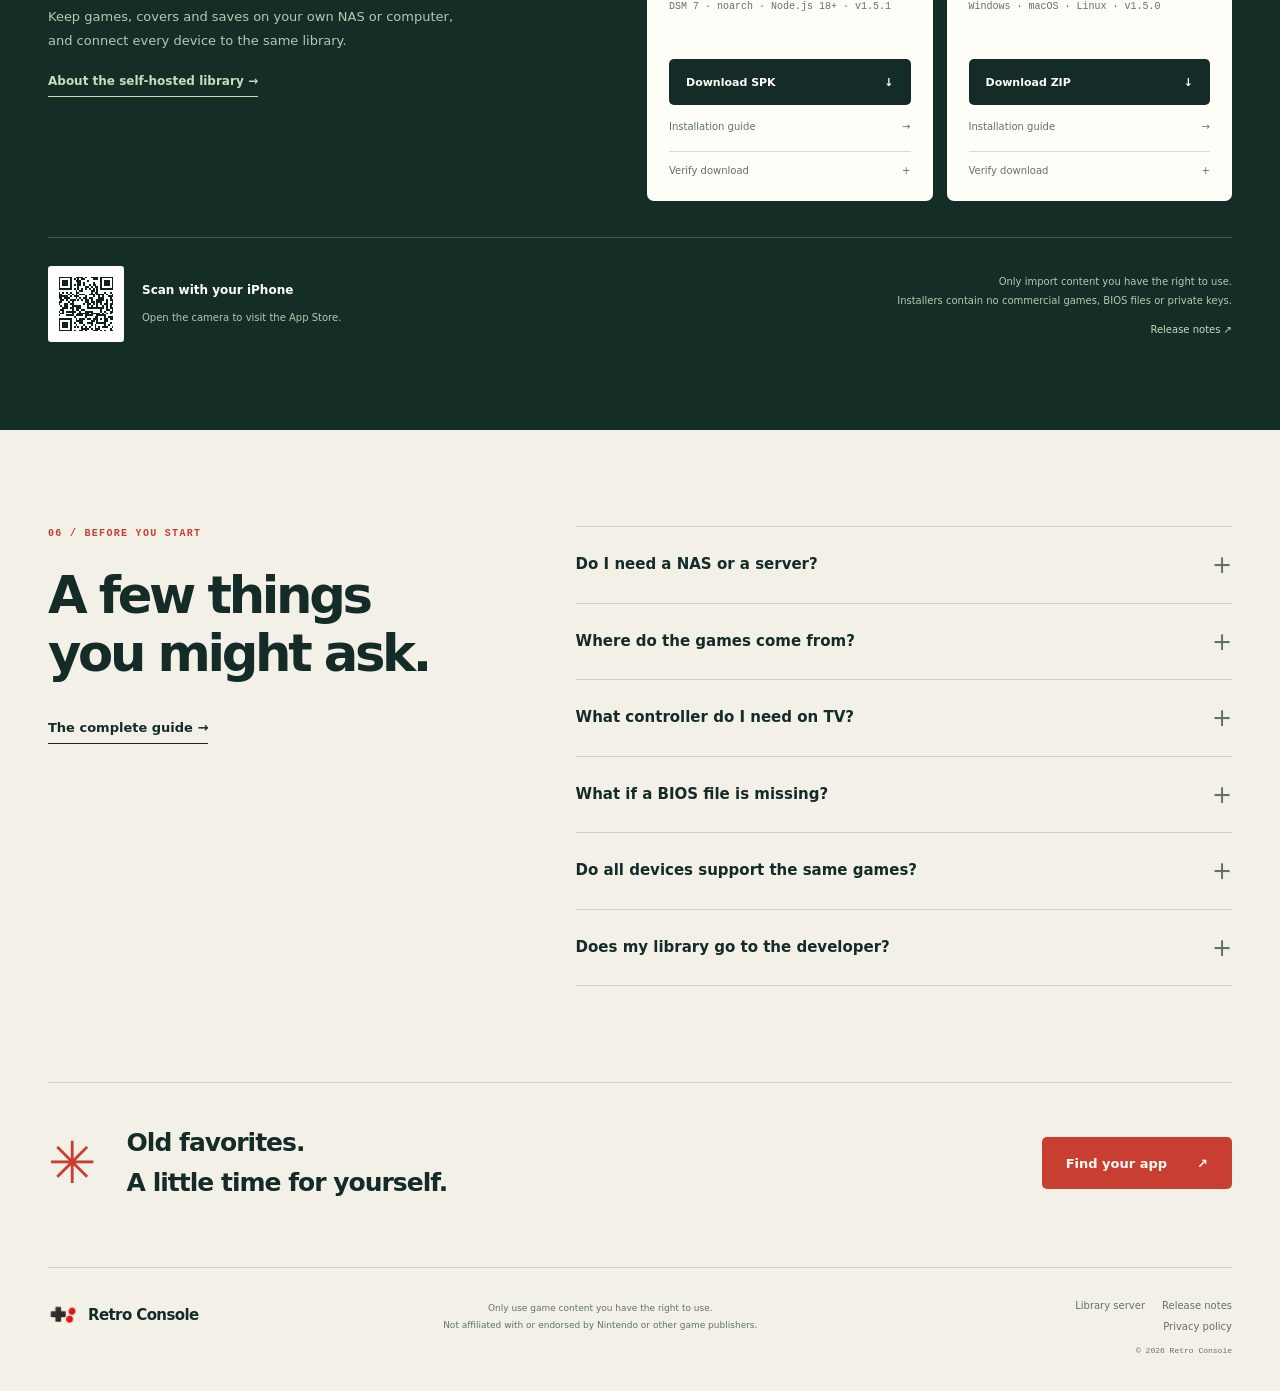
==== commit 87a124a9: "site: release Synology library server 1.5.1" ====
--- a/index.html
+++ b/index.html
@@ -294,7 +294,7 @@
 </div>
 <h3>群晖 NAS</h3>
 <p class="app-description">放在 NAS 上，全家共用一个游戏库。</p>
-<p class="app-requirements">DSM 7 · noarch · Node.js 18+ · v1.5.0</p><a class="button button-dark" href="downloads/FCEmulatorLibrary-1.5.0-18f01ed7.spk" download>下载 SPK<span aria-hidden="true">↓</span></a><a class="app-guide" href="install.html#synology">安装与使用指南 <span aria-hidden="true">→</span></a>
+<p class="app-requirements">DSM 7 · noarch · Node.js 18+ · v1.5.1</p><a class="button button-dark" href="downloads/FCEmulatorLibrary-1.5.1-44b7225f.spk" download>下载 SPK<span aria-hidden="true">↓</span></a><a class="app-guide" href="install.html#synology">安装与使用指南 <span aria-hidden="true">→</span></a>
 <details class="download-integrity">
 <summary>文件校验<span aria-hidden="true">+</span>
 </summary>
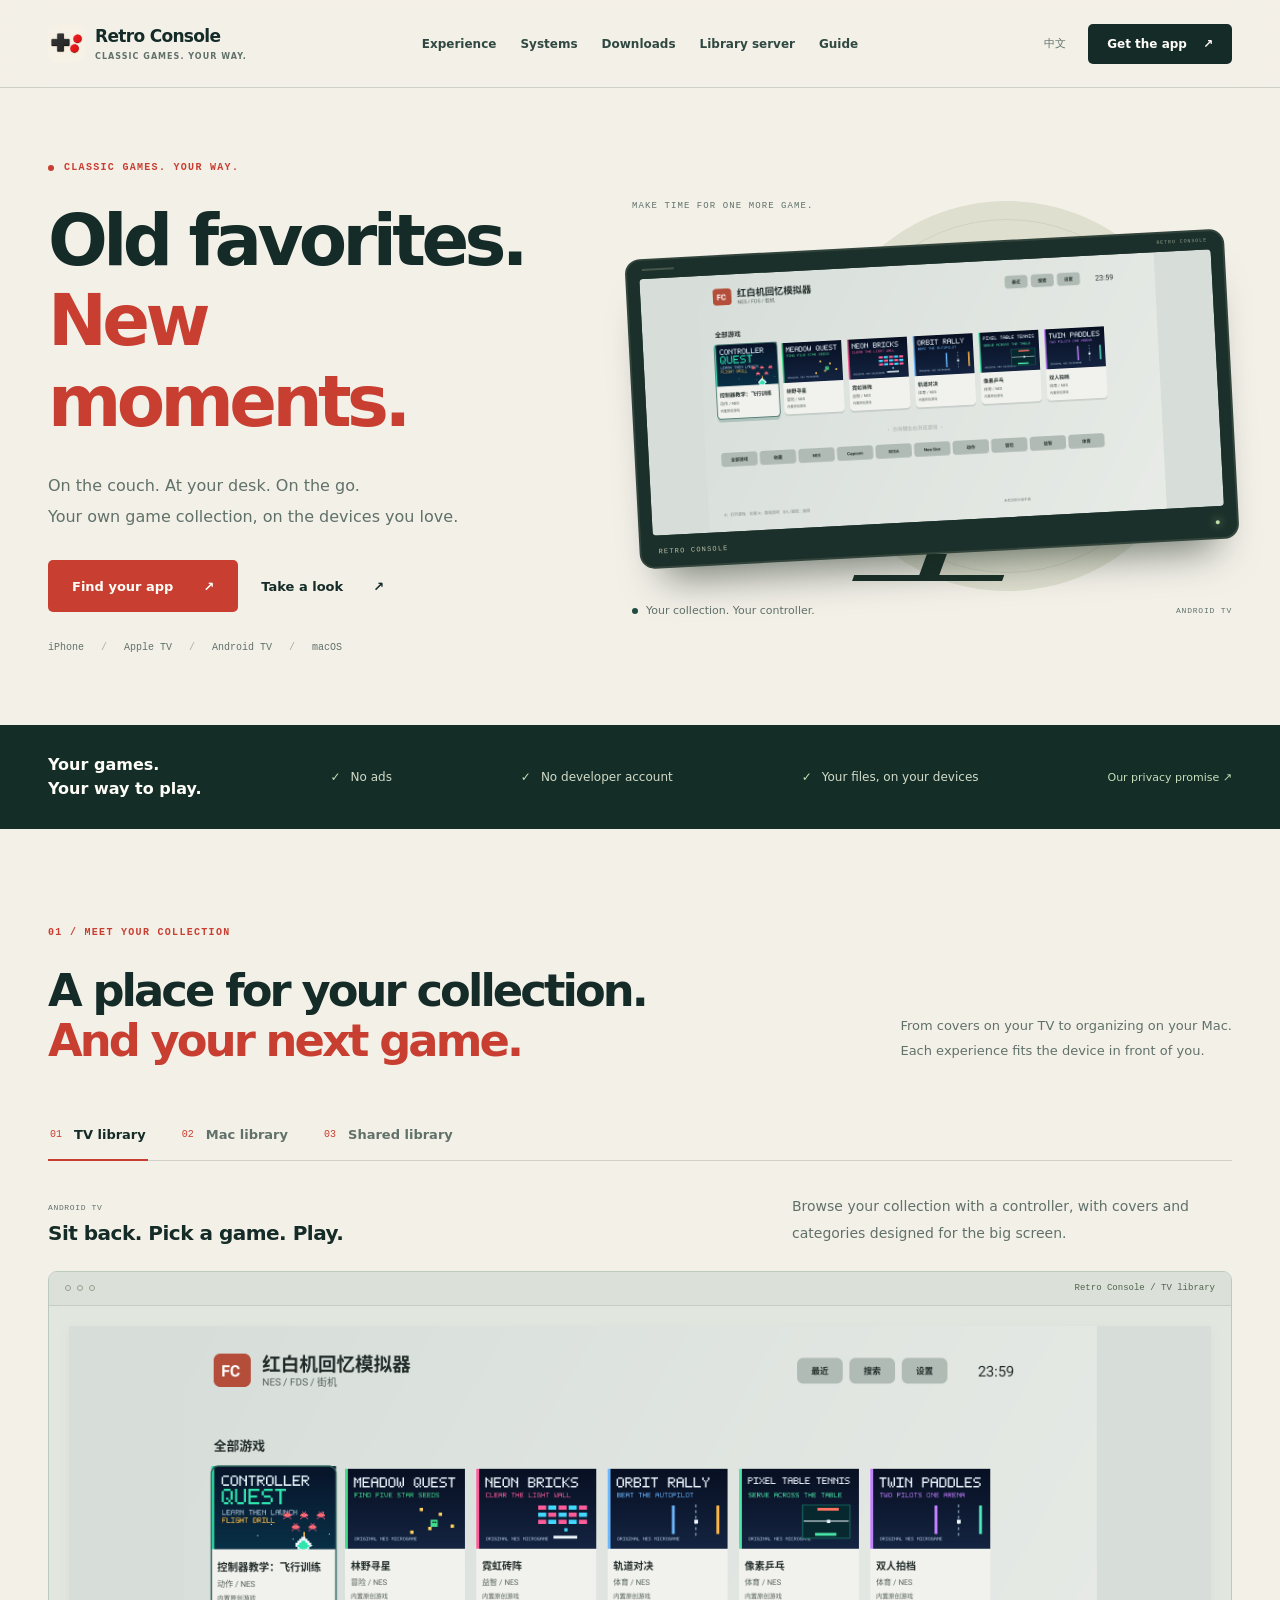
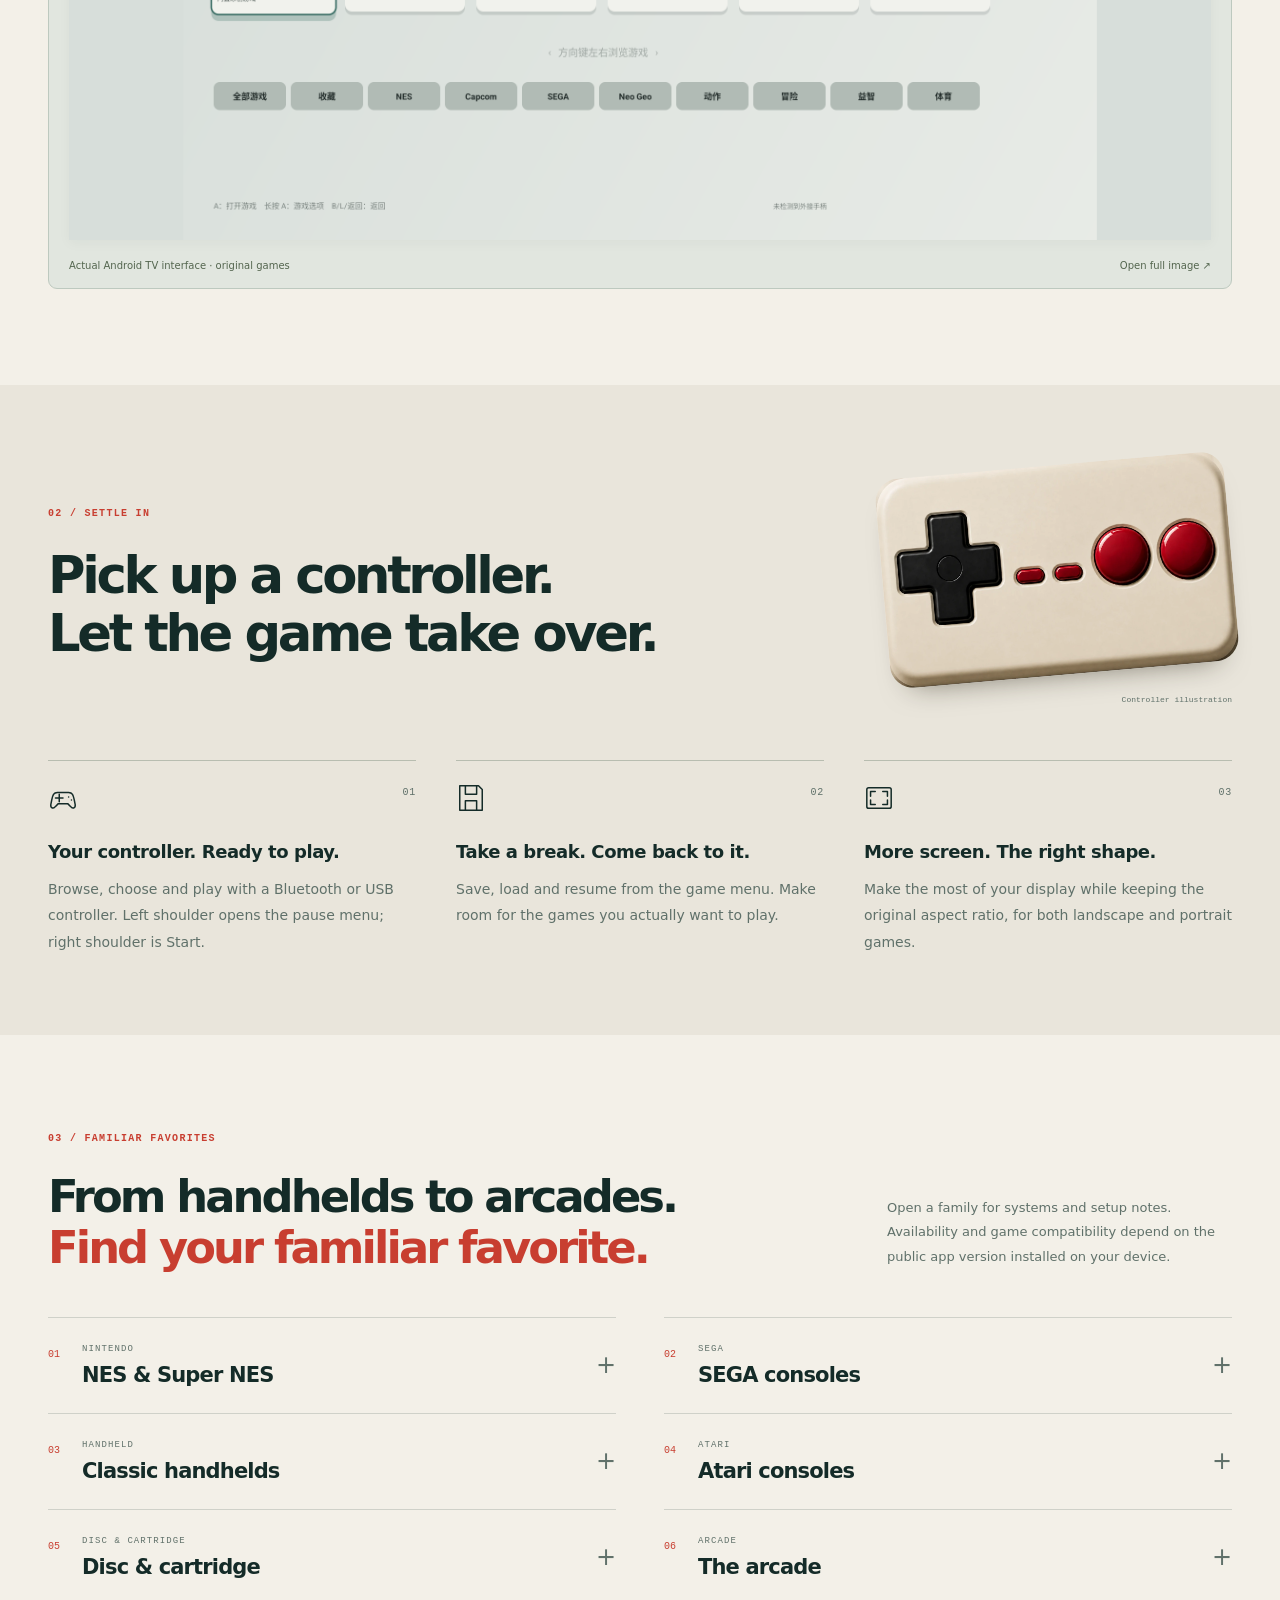
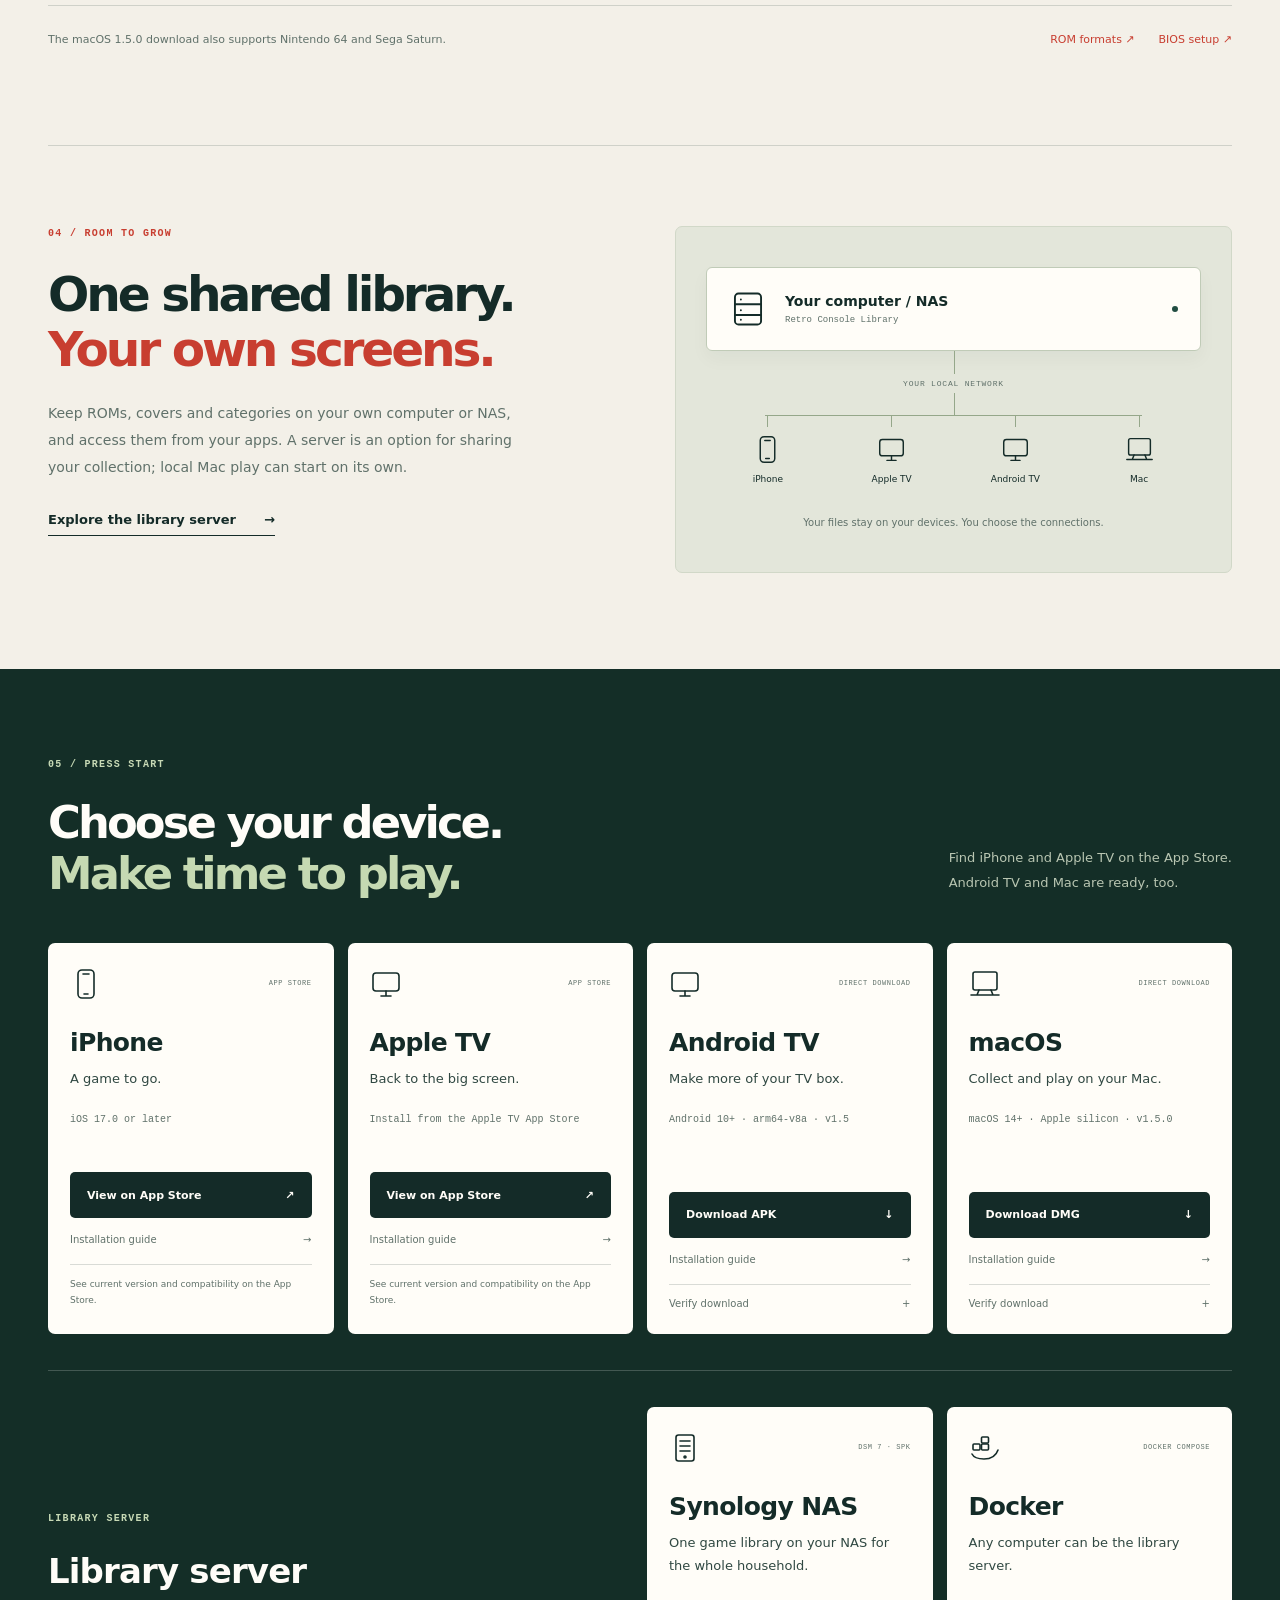
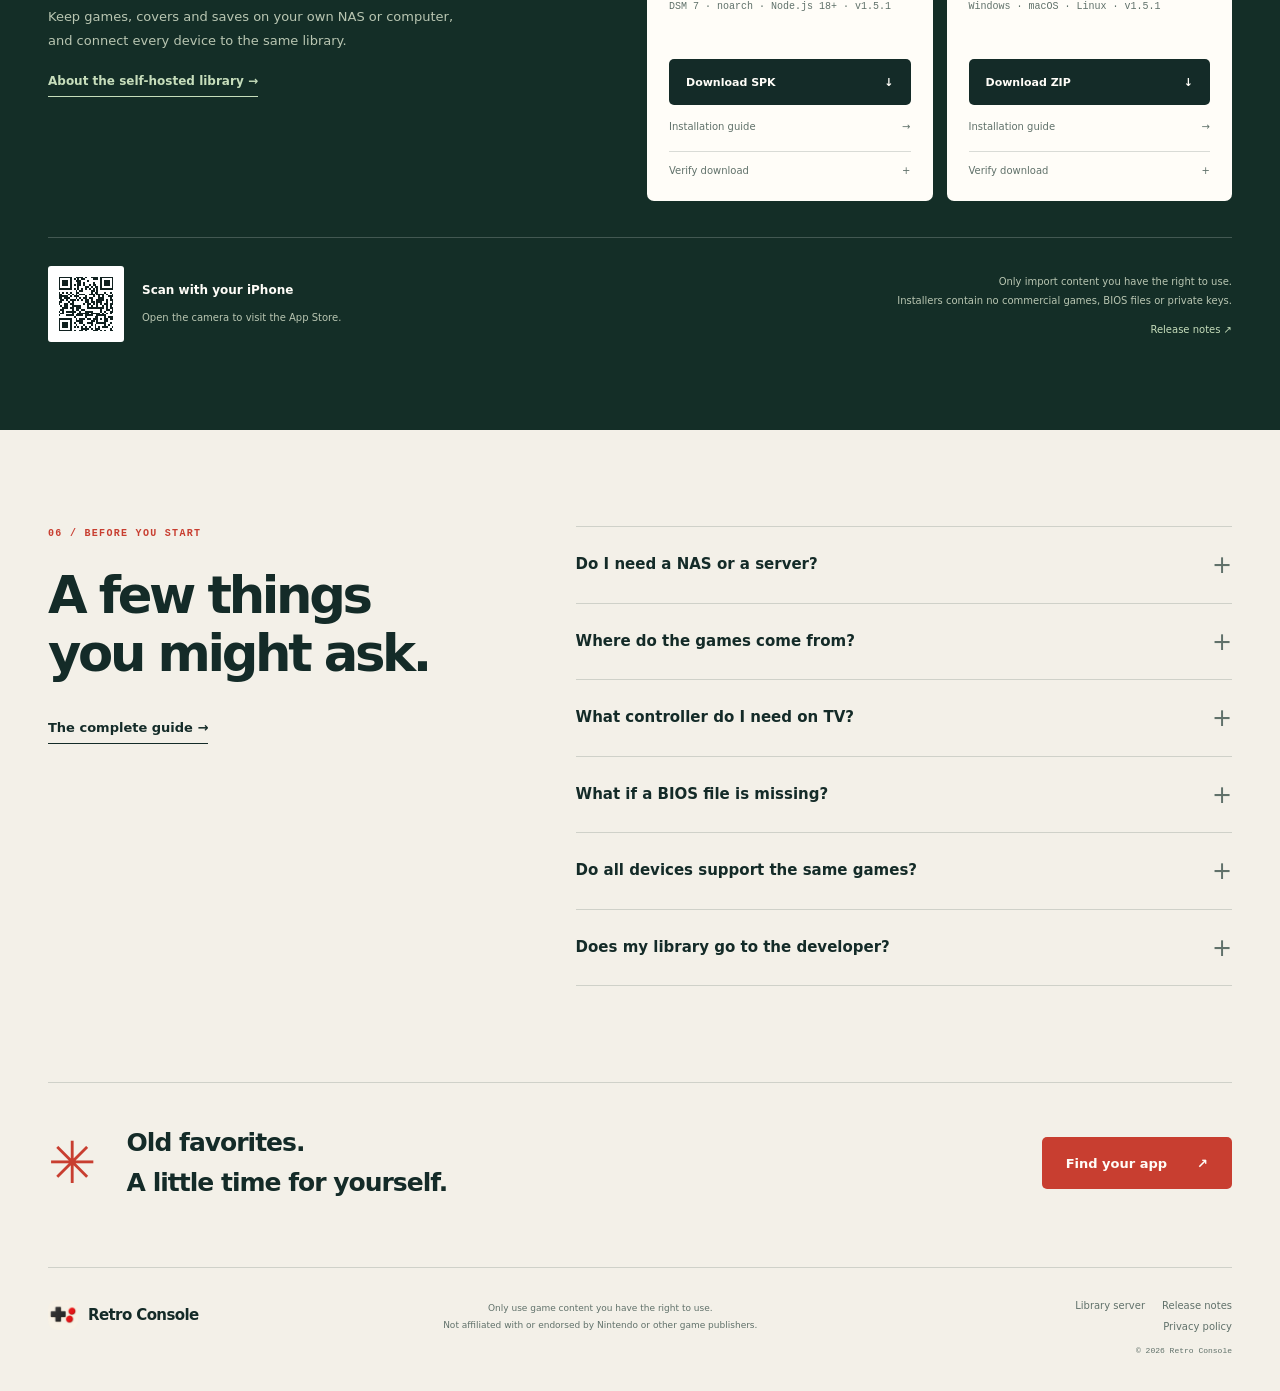
==== commit 79106e76: "site: release Docker library server 1.5.1" ====
--- a/index.html
+++ b/index.html
@@ -307,7 +307,7 @@
 </div>
 <h3>Docker</h3>
 <p class="app-description">普通电脑也能当资料库服务器。</p>
-<p class="app-requirements">Windows · macOS · Linux · v1.5.0</p><a class="button button-dark" href="downloads/FCEmulatorLibrary-Docker-1.5.0-09fbf9f6.zip" download>下载 ZIP<span aria-hidden="true">↓</span></a><a class="app-guide" href="install.html#computer">安装与使用指南 <span aria-hidden="true">→</span></a>
+<p class="app-requirements">Windows · macOS · Linux · v1.5.1</p><a class="button button-dark" href="downloads/FCEmulatorLibrary-Docker-1.5.1-047d4b93.zip" download>下载 ZIP<span aria-hidden="true">↓</span></a><a class="app-guide" href="install.html#computer">安装与使用指南 <span aria-hidden="true">→</span></a>
 <details class="download-integrity">
 <summary>文件校验<span aria-hidden="true">+</span>
 </summary>
